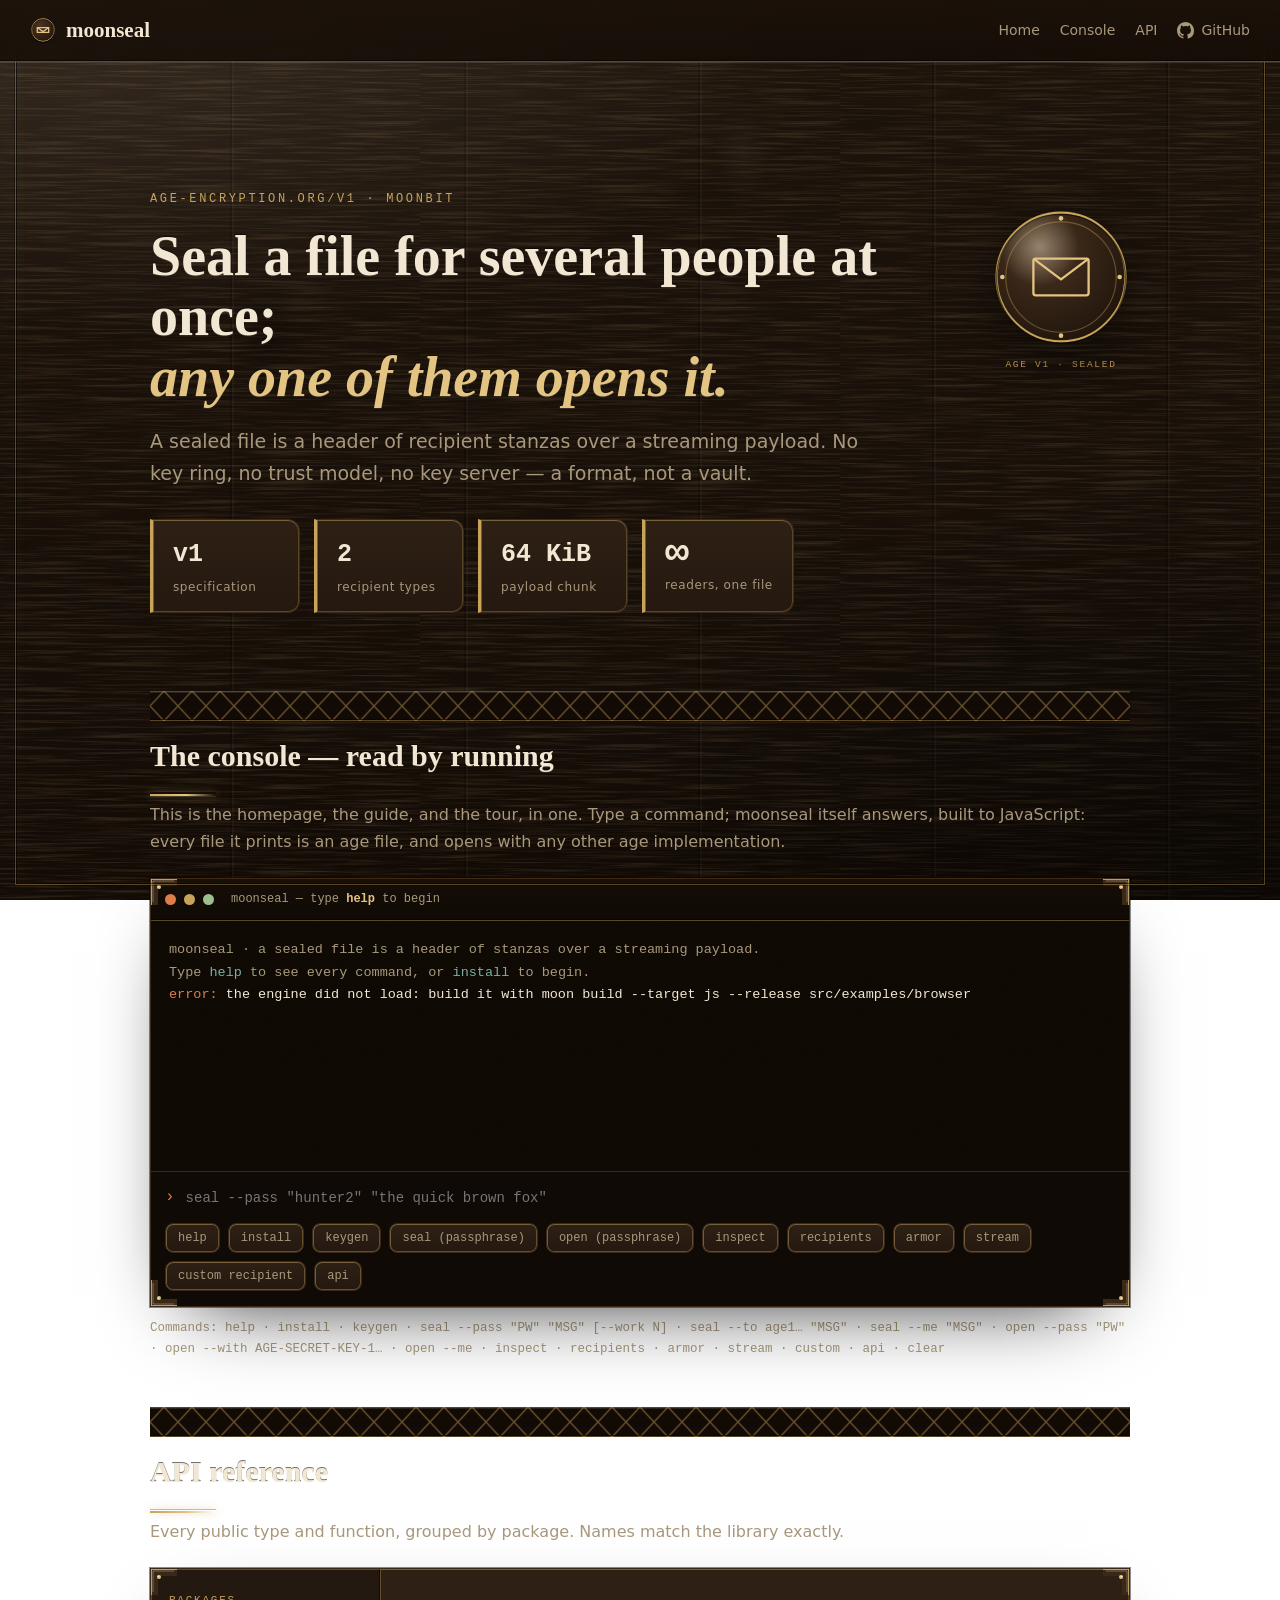
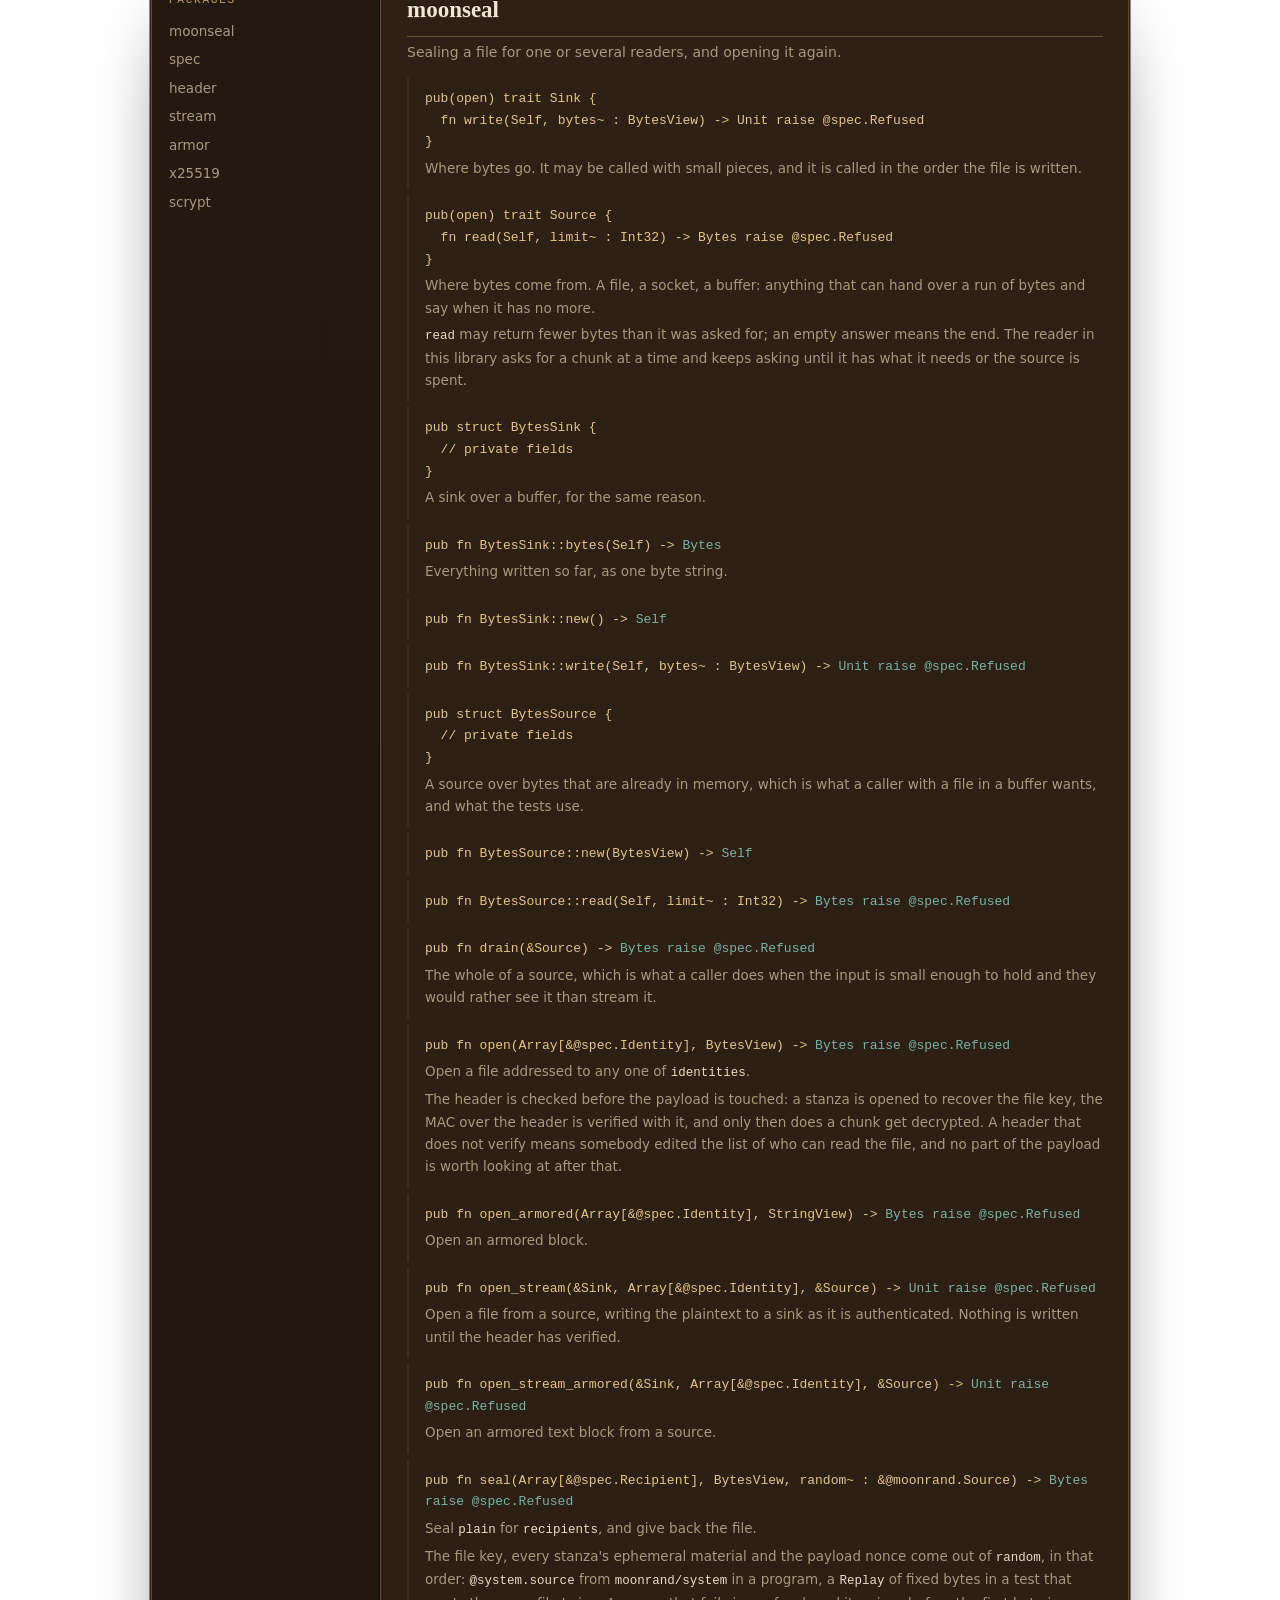
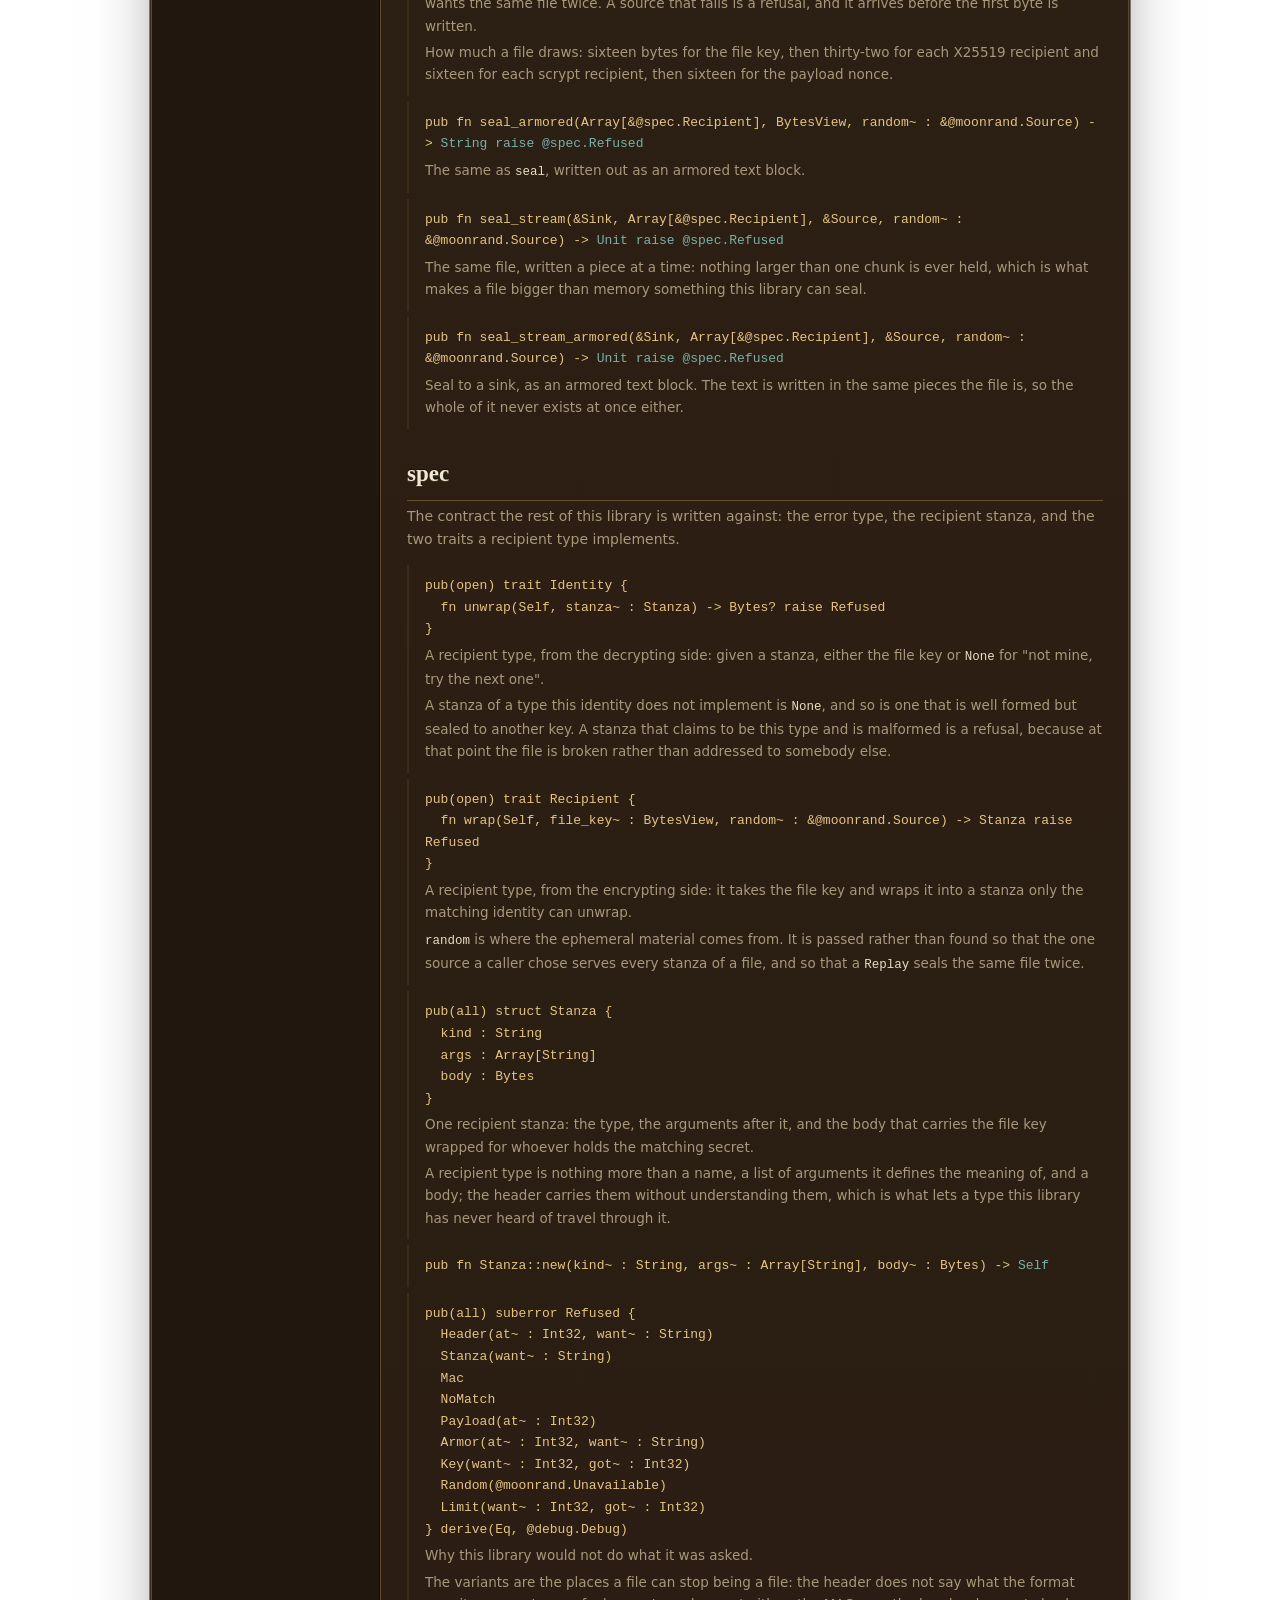
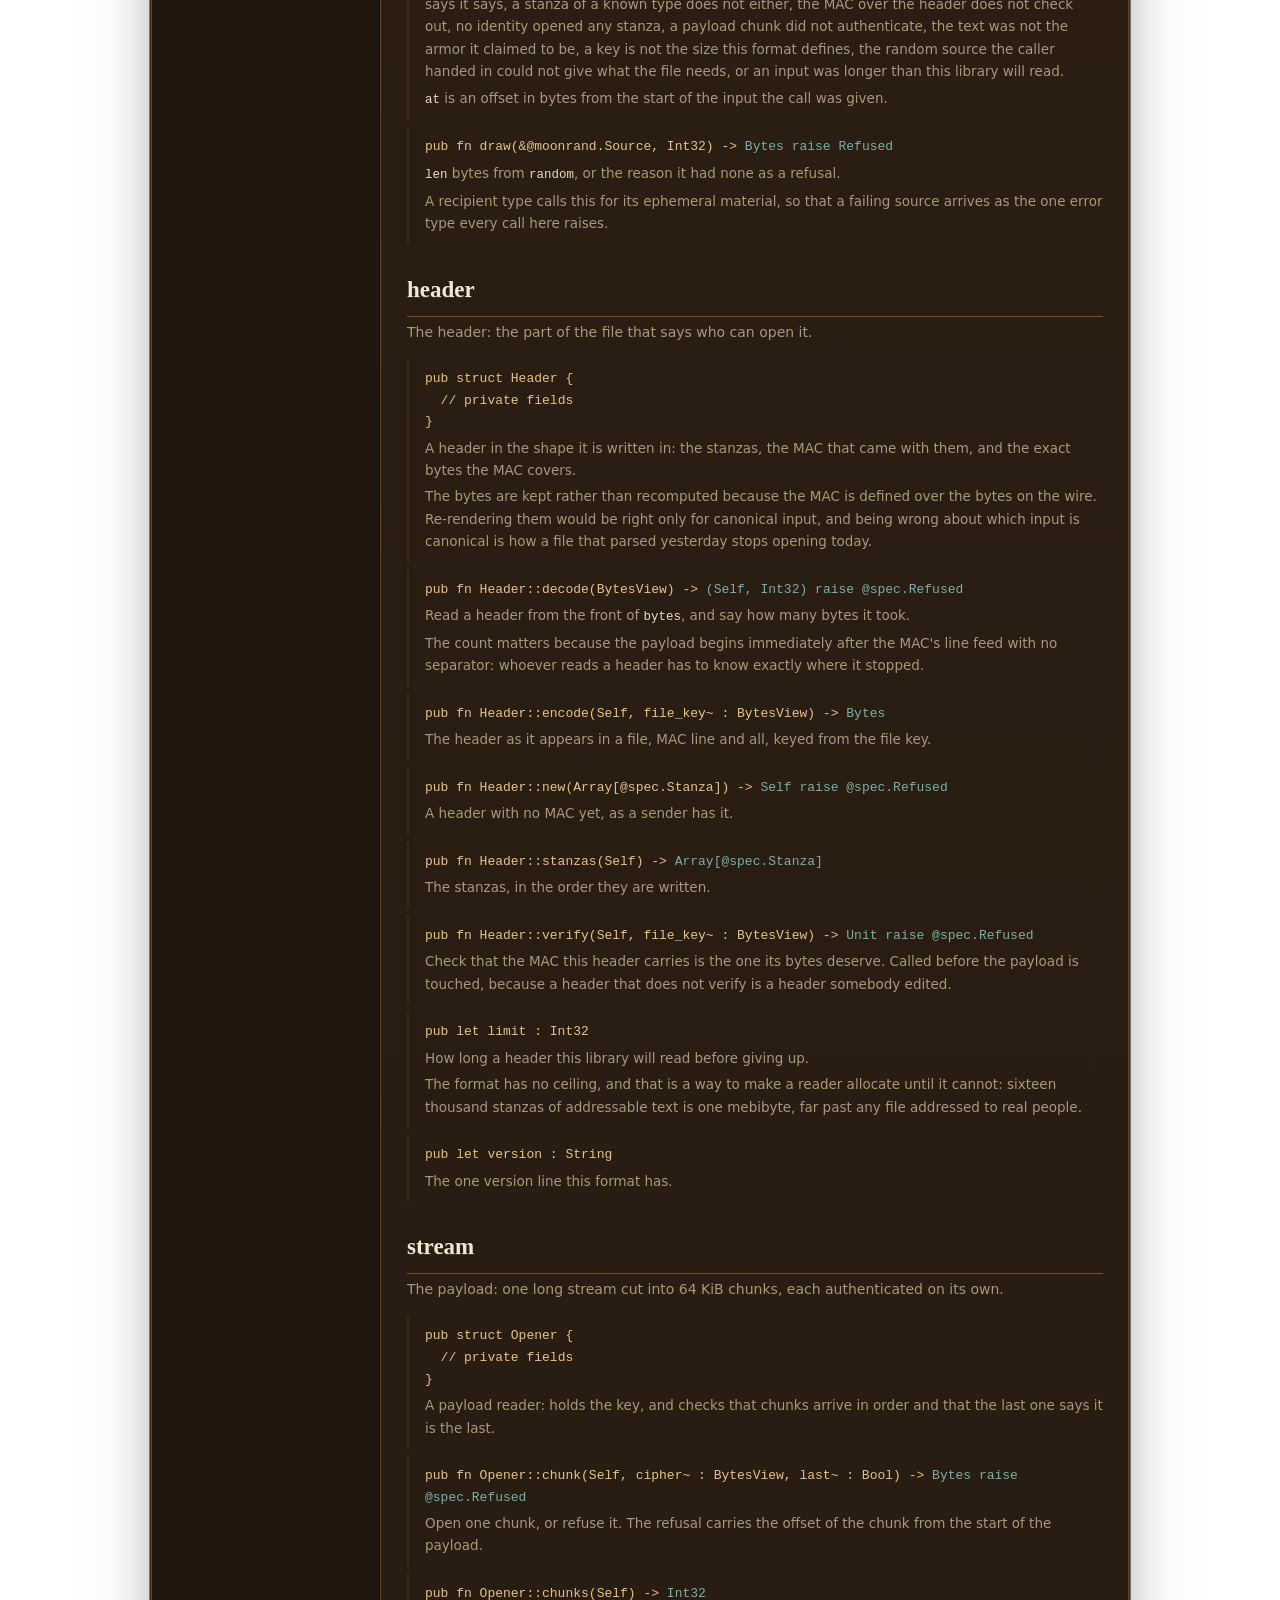
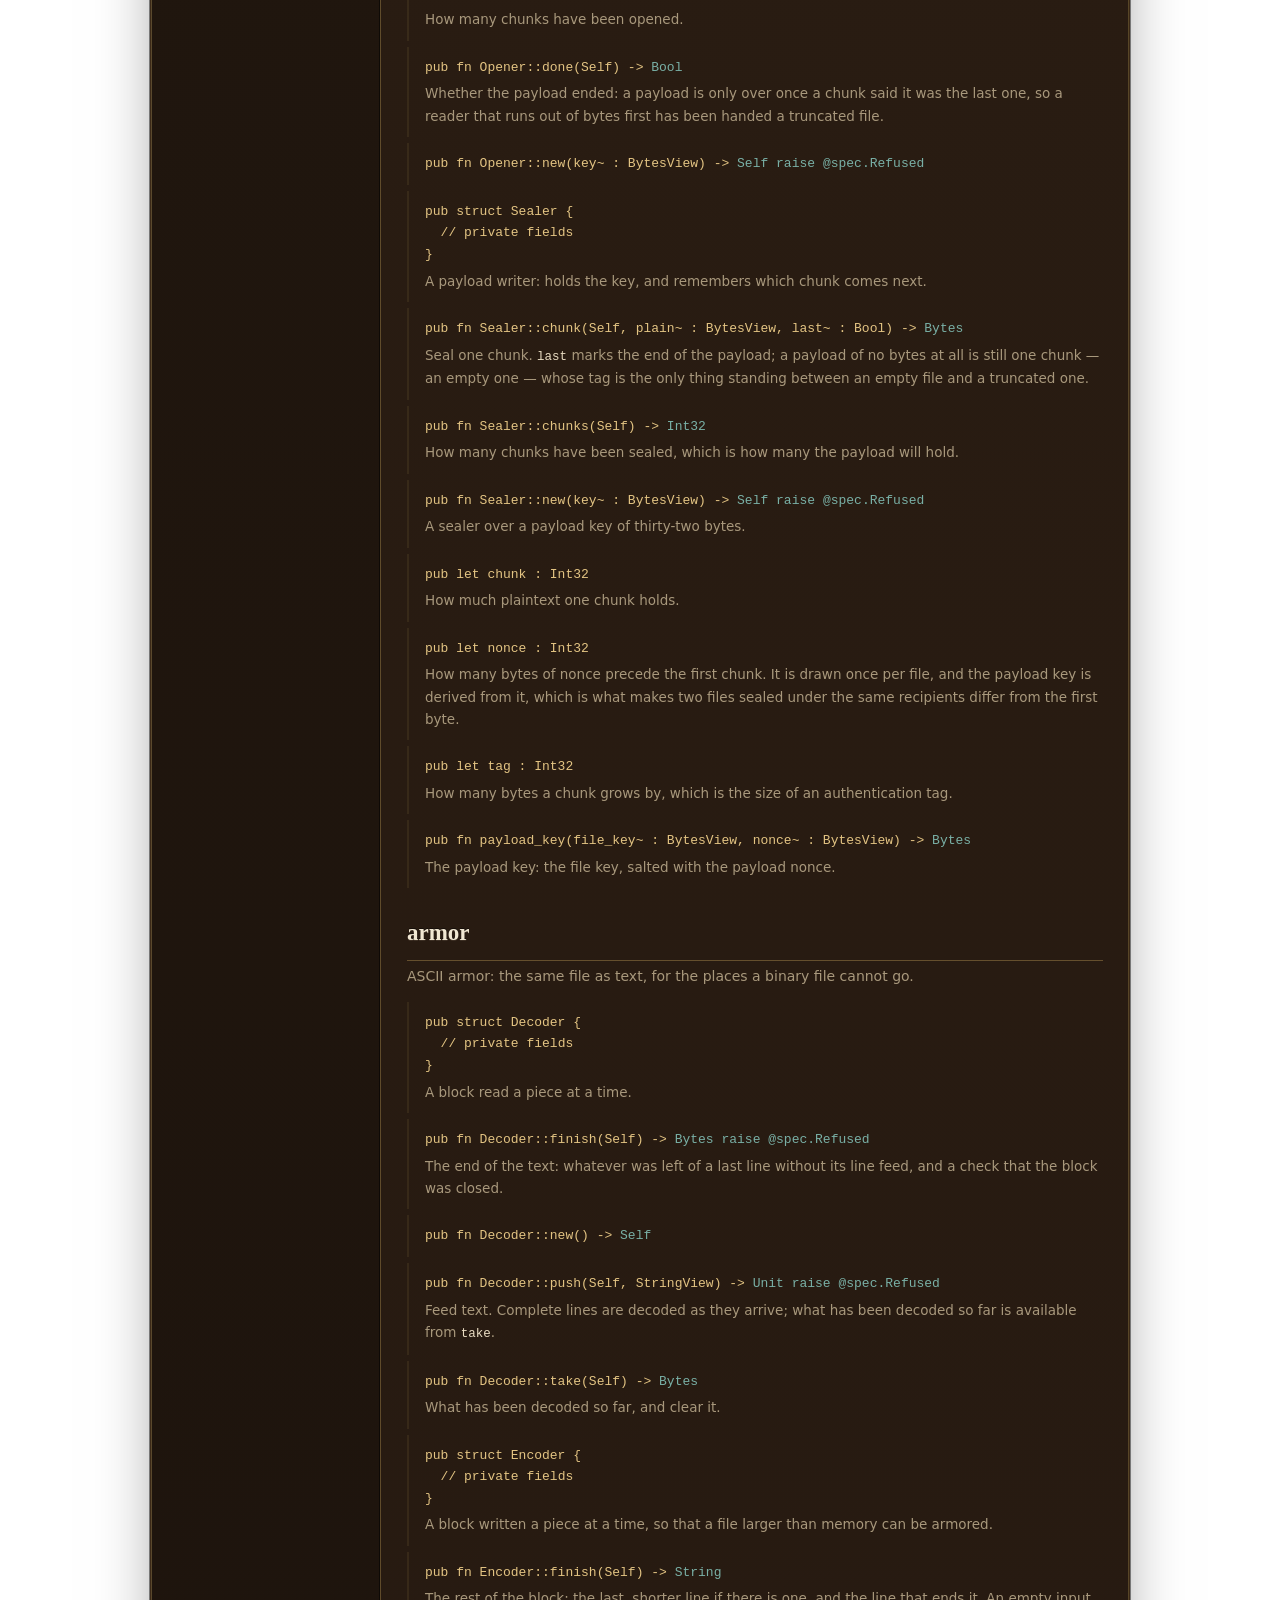
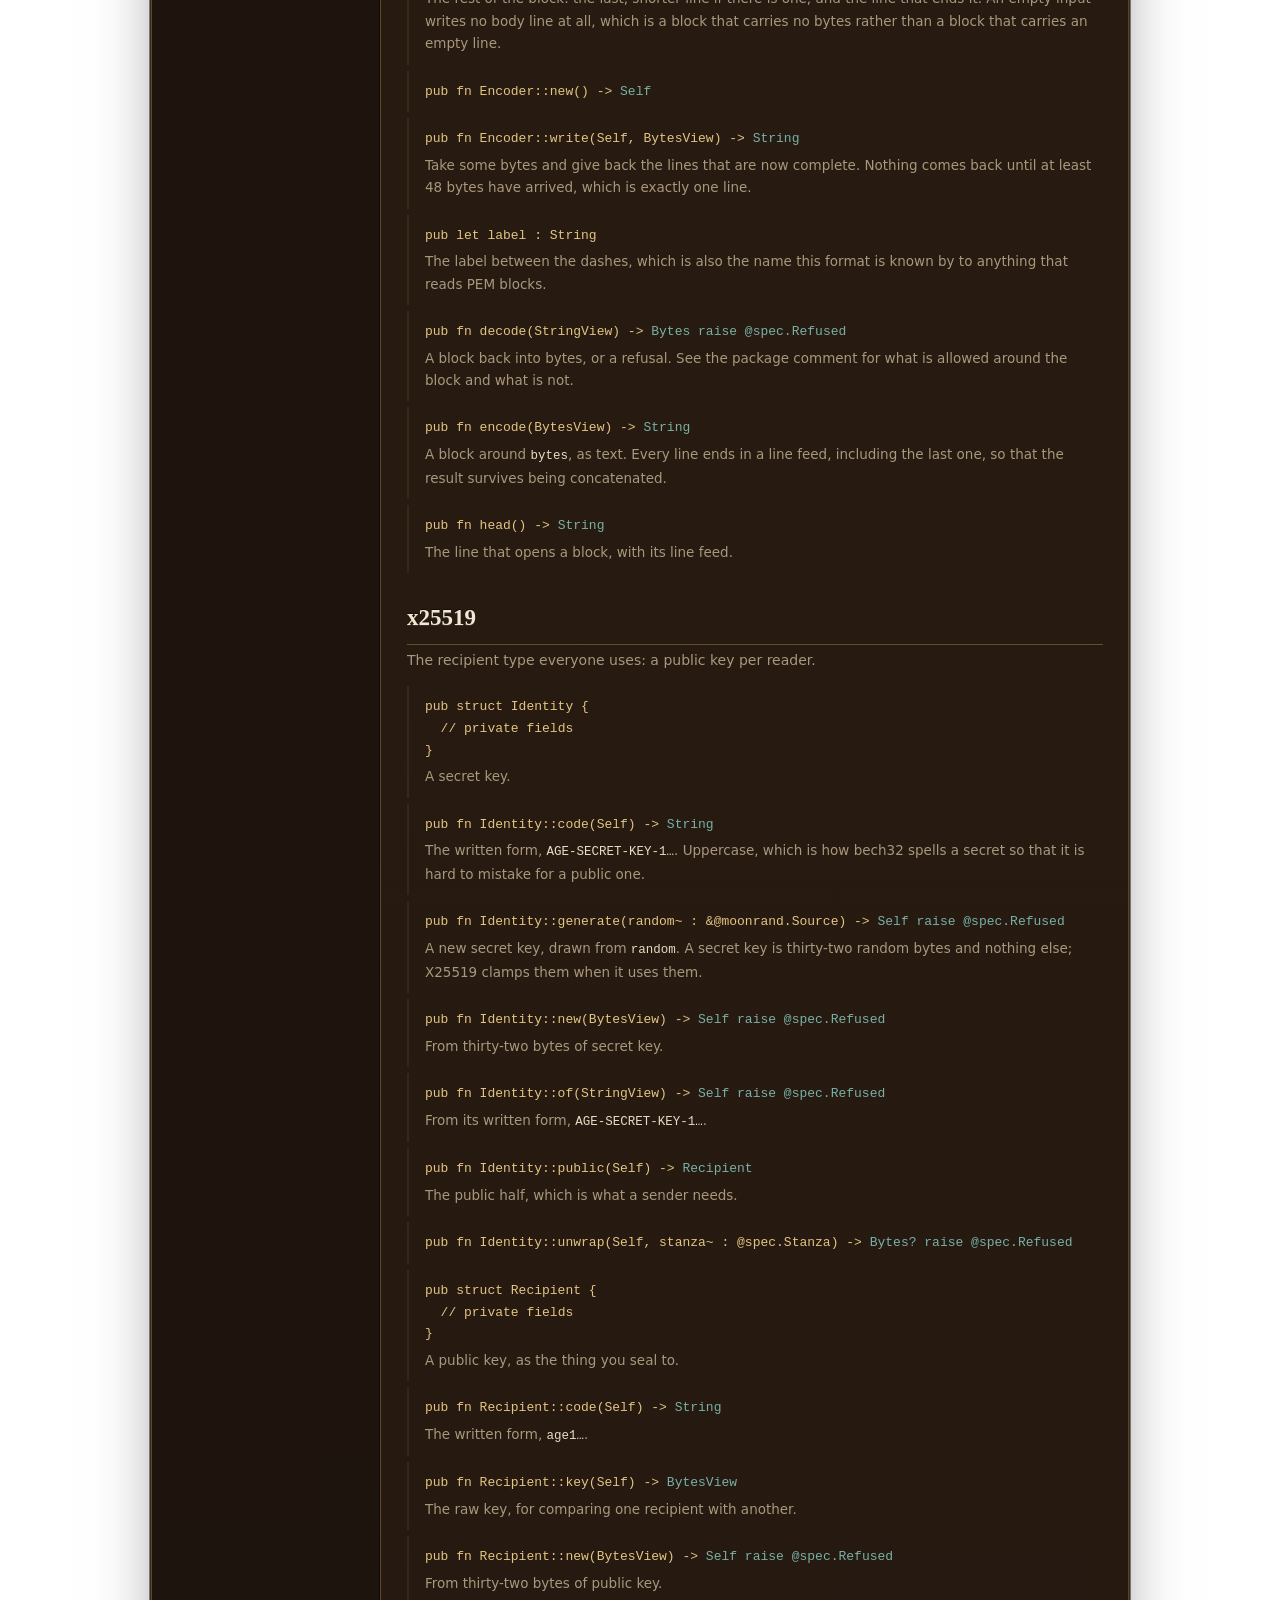
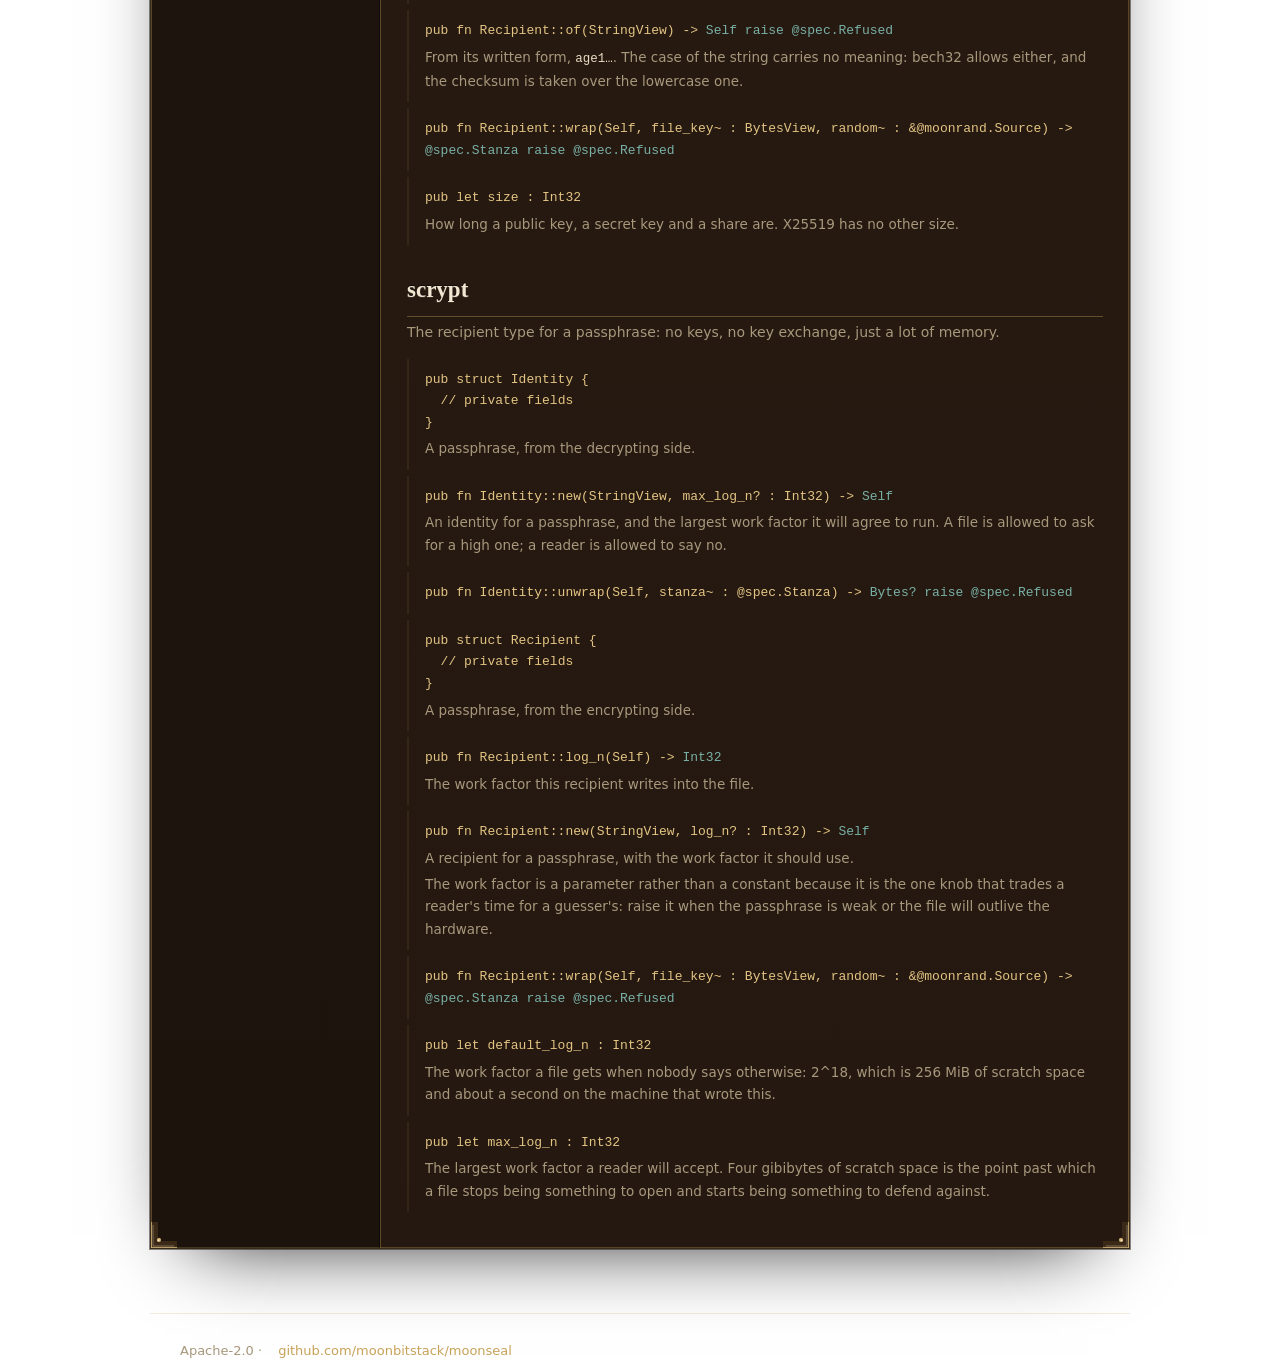
==== docs/index.html @ 5898acf9 "docs(moonseal): the site moves into docs, the console seals and opens with moonseal built to JavaScr" ====
<!DOCTYPE html>
<html lang="en">
<head>
<meta charset="utf-8"/>
<meta name="viewport" content="width=device-width, initial-scale=1"/>
<title>moonseal — seal a file for several people</title>
<link rel="icon" href="data:image/svg+xml,%3Csvg xmlns='http://www.w3.org/2000/svg' viewBox='0 0 32 32'%3E%3Crect width='32' height='32' rx='6' fill='%231a120b'/%3E%3Ccircle cx='16' cy='16' r='11' fill='%23d9a441'/%3E%3Cpath d='M10 13h12v6H10z' fill='none' stroke='%231a120b' stroke-width='1.7'/%3E%3Cpath d='M10 13l6 5 6-5' fill='none' stroke='%231a120b' stroke-width='1.7'/%3E%3C/svg%3E"/>
<link rel="stylesheet" href="assets/style.css"/>
</head>
<body>

<header class="bar">
  <div class="wm">
    <svg viewBox="0 0 32 32">
      <defs><radialGradient id="lg" cx="35%" cy="30%" r="80%"><stop offset="0" stop-color="#4a3320"/><stop offset="1" stop-color="#231710"/></radialGradient></defs>
      <circle cx="16" cy="16" r="14" fill="url(#lg)" stroke="#c8a35a" stroke-width="1.1"/>
      <circle cx="16" cy="16" r="14" fill="none" stroke="rgba(0,0,0,.6)" stroke-width="1" transform="translate(0,1)"/>
      <path d="M9 13h14v6H9z" fill="none" stroke="#e3c483" stroke-width="1.6"/>
      <path d="M9 13l7 5 7-5" fill="none" stroke="#e3c483" stroke-width="1.6"/>
    </svg>
    moonseal
  </div>
  <nav class="top">
    <a href="#home">Home</a>
    <a href="#console">Console</a>
    <a href="#api">API</a>
    <a class="gh" href="https://github.com/moonbitstack/moonseal" target="_blank" rel="noopener">
      <svg viewBox="0 0 16 16" fill="currentColor"><path d="M8 0C3.58 0 0 3.58 0 8a8 8 0 0 0 5.47 7.59c.4.07.55-.17.55-.38v-1.33c-2.23.49-2.7-1.07-2.7-1.07-.36-.93-.89-1.18-.89-1.18-.73-.5.05-.49.05-.49.81.06 1.23.83 1.23.83.72 1.23 1.88.88 2.34.67.07-.52.28-.88.51-1.08-1.78-.2-3.65-.89-3.65-3.95 0-.87.31-1.59.83-2.15-.08-.2-.36-1.02.08-2.13 0 0 .67-.21 2.2.82a7.6 7.6 0 0 1 2-.27c.68 0 1.36.09 2 .27 1.53-1.04 2.2-.82 2.2-.82.44 1.11.16 1.93.08 2.13.52.56.83 1.28.83 2.15 0 3.07-1.87 3.75-3.65 3.95.29.25.54.73.54 1.48v2.2c0 .21.15.46.55.38A8 8 0 0 0 16 8c0-4.42-3.58-8-8-8Z"/></svg>
      GitHub
    </a>
  </nav>
</header>

<div class="wrap">

  <!-- HOME: hero card doubles as the homepage -->
  <section class="hero" id="home">
    <div class="hero-text">
      <div class="kicker">age-encryption.org/v1 · MoonBit</div>
      <h1 class="lede">Seal a file for several people at once;<br><em>any one of them opens it.</em></h1>
      <p class="tagline">A sealed file is a header of recipient stanzas over a streaming payload. No key ring, no trust model, no key server — a format, not a vault.</p>
      <div class="stats">
        <div class="chip"><div class="n">v1</div><div class="l">specification</div></div>
        <div class="chip"><div class="n">2</div><div class="l">recipient types</div></div>
        <div class="chip"><div class="n">64 KiB</div><div class="l">payload chunk</div></div>
        <div class="chip"><div class="n" style="font-size:40px !important; line-height:1 !important;">∞</div><div class="l">readers, one file</div></div>
      </div>
    </div>
    <div class="medallion" aria-hidden="true">
      <svg viewBox="0 0 120 120">
          <defs>
            <radialGradient id="mg" cx="36%" cy="30%" r="80%"><stop offset="0" stop-color="#4a3320"/><stop offset="1" stop-color="#1d130b"/></radialGradient>
            <radialGradient id="shine" cx="33%" cy="26%" r="62%"><stop offset="0" stop-color="rgba(255,242,214,.42)"/><stop offset=".5" stop-color="rgba(255,242,214,0)"/></radialGradient>
          </defs>
          <circle cx="60" cy="60" r="56" fill="url(#mg)" stroke="#c8a35a" stroke-width="2"/>
          <circle cx="60" cy="60" r="56" fill="none" stroke="rgba(0,0,0,.55)" stroke-width="1.2" transform="translate(0,1.5)"/>
          <circle cx="60" cy="60" r="55" fill="url(#shine)"/>
          <circle cx="60" cy="60" r="48" fill="none" stroke="rgba(200,163,90,.4)" stroke-width="1"/>
          <g transform="translate(60,60)">
            <rect x="-24" y="-16" width="48" height="32" rx="2" fill="none" stroke="#e3c483" stroke-width="2"/>
            <path d="M-24 -16 L0 2 L24 -16" fill="none" stroke="#e3c483" stroke-width="2"/>
          </g>
          <circle cx="60" cy="9" r="2" fill="#e3c483"/><circle cx="60" cy="111" r="2" fill="#e3c483"/>
          <circle cx="9" cy="60" r="2" fill="#e3c483"/><circle cx="111" cy="60" r="2" fill="#e3c483"/>
        </svg>
        <span class="medallion-cap">age v1 · sealed</span>
      </div>
  </section>

  <!-- 镂空花格 divider -->
  <div class="lattice-div" aria-hidden="true"></div>

  <!-- CONSOLE: A is the page AND the guide (N-in-one) -->
  <h2 class="section-title" id="console">The console — read by running</h2>
  <p class="section-sub">This is the homepage, the guide, and the tour, in one. Type a command; moonseal itself answers, built to JavaScript: every file it prints is an age file, and opens with any other age implementation.</p>

  <div class="console">
    <span class="corner tl"></span><span class="corner tr"></span><span class="corner bl"></span><span class="corner br"></span>
    <div class="bar-t">
      <span class="dot" style="background:var(--rust)"></span>
      <span class="dot" style="background:var(--brass)"></span>
      <span class="dot" style="background:var(--sage)"></span>
      <span class="t">moonseal — type <b style="color:var(--brass-2)">help</b> to begin</span>
    </div>
    <div class="out" id="out"></div>
    <form class="tf" id="cform" autocomplete="off">
      <span class="ps">›</span>
      <input id="cmd" placeholder='seal --pass "hunter2" "the quick brown fox"' spellcheck="false"/>
    </form>
    <div class="quick" id="quick">
      <button data-c='help'>help</button>
      <button data-c='install'>install</button>
      <button data-c='keygen'>keygen</button>
      <button data-c='seal --pass "correct horse" "hello, sealed world"'>seal (passphrase)</button>
      <button data-c='open --pass "correct horse"'>open (passphrase)</button>
      <button data-c='inspect'>inspect</button>
      <button data-c='recipients'>recipients</button>
      <button data-c='armor'>armor</button>
      <button data-c='stream'>stream</button>
      <button data-c='custom'>custom recipient</button>
      <button data-c='api'>api</button>
    </div>
  </div>
  <p class="hint">Commands: help · install · keygen · seal --pass "PW" "MSG" [--work N] · seal --to age1… "MSG" · seal --me "MSG" · open --pass "PW" · open --with AGE-SECRET-KEY-1… · open --me · inspect · recipients · armor · stream · custom · api · clear</p>

  <!-- 镂空花格 divider -->
  <div class="lattice-div" aria-hidden="true"></div>

  <!-- API: complete reference on the same page -->
  <h2 class="section-title" id="api">API reference</h2>
  <p class="section-sub">Every public type and function, grouped by package. Names match the library exactly.</p>

  <div class="api-grid">
    <span class="corner tl"></span><span class="corner tr"></span><span class="corner bl"></span><span class="corner br"></span>
    <nav class="api-nav">
     <div class="api-nav-inner">
      <div class="h">Packages</div>
<!-- generated:nav -->
      <a href="#pkg-moonseal">moonseal</a>
      <a href="#pkg-spec">spec</a>
      <a href="#pkg-header">header</a>
      <a href="#pkg-stream">stream</a>
      <a href="#pkg-armor">armor</a>
      <a href="#pkg-x25519">x25519</a>
      <a href="#pkg-scrypt">scrypt</a>
<!-- /generated:nav -->
     </div>
    </nav>

    <div class="api-body">
<!-- generated:api -->
      <div class="pkg" id="pkg-moonseal">
        <h3>moonseal</h3>
        <p class="desc">Sealing a file for one or several readers, and opening it again.</p>
        <div class="fn"><div class="sig">pub(open) trait Sink {
  fn write(Self, bytes~ : BytesView) -&gt; Unit raise @spec.Refused
}</div><div class="d">Where bytes go. It may be called with small pieces, and it is called in the order the file is written.</div></div>
        <div class="fn"><div class="sig">pub(open) trait Source {
  fn read(Self, limit~ : Int32) -&gt; Bytes raise @spec.Refused
}</div><div class="d">Where bytes come from. A file, a socket, a buffer: anything that can hand over a run of bytes and say when it has no more.</div><div class="d"><code>read</code> may return fewer bytes than it was asked for; an empty answer means the end. The reader in this library asks for a chunk at a time and keeps asking until it has what it needs or the source is spent.</div></div>
        <div class="fn"><div class="sig">pub struct BytesSink {
  // private fields
}</div><div class="d">A sink over a buffer, for the same reason.</div></div>
        <div class="fn"><div class="sig">pub fn BytesSink::bytes(Self) -&gt; <span class="r">Bytes</span></div><div class="d">Everything written so far, as one byte string.</div></div>
        <div class="fn"><div class="sig">pub fn BytesSink::new() -&gt; <span class="r">Self</span></div></div>
        <div class="fn"><div class="sig">pub fn BytesSink::write(Self, bytes~ : BytesView) -&gt; <span class="r">Unit raise @spec.Refused</span></div></div>
        <div class="fn"><div class="sig">pub struct BytesSource {
  // private fields
}</div><div class="d">A source over bytes that are already in memory, which is what a caller with a file in a buffer wants, and what the tests use.</div></div>
        <div class="fn"><div class="sig">pub fn BytesSource::new(BytesView) -&gt; <span class="r">Self</span></div></div>
        <div class="fn"><div class="sig">pub fn BytesSource::read(Self, limit~ : Int32) -&gt; <span class="r">Bytes raise @spec.Refused</span></div></div>
        <div class="fn"><div class="sig">pub fn drain(&amp;Source) -&gt; <span class="r">Bytes raise @spec.Refused</span></div><div class="d">The whole of a source, which is what a caller does when the input is small enough to hold and they would rather see it than stream it.</div></div>
        <div class="fn"><div class="sig">pub fn open(Array[&amp;@spec.Identity], BytesView) -&gt; <span class="r">Bytes raise @spec.Refused</span></div><div class="d">Open a file addressed to any one of <code>identities</code>.</div><div class="d">The header is checked before the payload is touched: a stanza is opened to recover the file key, the MAC over the header is verified with it, and only then does a chunk get decrypted. A header that does not verify means somebody edited the list of who can read the file, and no part of the payload is worth looking at after that.</div></div>
        <div class="fn"><div class="sig">pub fn open_armored(Array[&amp;@spec.Identity], StringView) -&gt; <span class="r">Bytes raise @spec.Refused</span></div><div class="d">Open an armored block.</div></div>
        <div class="fn"><div class="sig">pub fn open_stream(&amp;Sink, Array[&amp;@spec.Identity], &amp;Source) -&gt; <span class="r">Unit raise @spec.Refused</span></div><div class="d">Open a file from a source, writing the plaintext to a sink as it is authenticated. Nothing is written until the header has verified.</div></div>
        <div class="fn"><div class="sig">pub fn open_stream_armored(&amp;Sink, Array[&amp;@spec.Identity], &amp;Source) -&gt; <span class="r">Unit raise @spec.Refused</span></div><div class="d">Open an armored text block from a source.</div></div>
        <div class="fn"><div class="sig">pub fn seal(Array[&amp;@spec.Recipient], BytesView, random~ : &amp;@moonrand.Source) -&gt; <span class="r">Bytes raise @spec.Refused</span></div><div class="d">Seal <code>plain</code> for <code>recipients</code>, and give back the file.</div><div class="d">The file key, every stanza's ephemeral material and the payload nonce come out of <code>random</code>, in that order: <code>@system.source</code> from <code>moonrand/system</code> in a program, a <code>Replay</code> of fixed bytes in a test that wants the same file twice. A source that fails is a refusal, and it arrives before the first byte is written.</div><div class="d">How much a file draws: sixteen bytes for the file key, then thirty-two for each X25519 recipient and sixteen for each scrypt recipient, then sixteen for the payload nonce.</div></div>
        <div class="fn"><div class="sig">pub fn seal_armored(Array[&amp;@spec.Recipient], BytesView, random~ : &amp;@moonrand.Source) -&gt; <span class="r">String raise @spec.Refused</span></div><div class="d">The same as <code>seal</code>, written out as an armored text block.</div></div>
        <div class="fn"><div class="sig">pub fn seal_stream(&amp;Sink, Array[&amp;@spec.Recipient], &amp;Source, random~ : &amp;@moonrand.Source) -&gt; <span class="r">Unit raise @spec.Refused</span></div><div class="d">The same file, written a piece at a time: nothing larger than one chunk is ever held, which is what makes a file bigger than memory something this library can seal.</div></div>
        <div class="fn"><div class="sig">pub fn seal_stream_armored(&amp;Sink, Array[&amp;@spec.Recipient], &amp;Source, random~ : &amp;@moonrand.Source) -&gt; <span class="r">Unit raise @spec.Refused</span></div><div class="d">Seal to a sink, as an armored text block. The text is written in the same pieces the file is, so the whole of it never exists at once either.</div></div>
      </div>

      <div class="pkg" id="pkg-spec">
        <h3>spec</h3>
        <p class="desc">The contract the rest of this library is written against: the error type, the recipient stanza, and the two traits a recipient type implements.</p>
        <div class="fn"><div class="sig">pub(open) trait Identity {
  fn unwrap(Self, stanza~ : Stanza) -&gt; Bytes? raise Refused
}</div><div class="d">A recipient type, from the decrypting side: given a stanza, either the file key or <code>None</code> for "not mine, try the next one".</div><div class="d">A stanza of a type this identity does not implement is <code>None</code>, and so is one that is well formed but sealed to another key. A stanza that claims to be this type and is malformed is a refusal, because at that point the file is broken rather than addressed to somebody else.</div></div>
        <div class="fn"><div class="sig">pub(open) trait Recipient {
  fn wrap(Self, file_key~ : BytesView, random~ : &amp;@moonrand.Source) -&gt; Stanza raise Refused
}</div><div class="d">A recipient type, from the encrypting side: it takes the file key and wraps it into a stanza only the matching identity can unwrap.</div><div class="d"><code>random</code> is where the ephemeral material comes from. It is passed rather than found so that the one source a caller chose serves every stanza of a file, and so that a <code>Replay</code> seals the same file twice.</div></div>
        <div class="fn"><div class="sig">pub(all) struct Stanza {
  kind : String
  args : Array[String]
  body : Bytes
}</div><div class="d">One recipient stanza: the type, the arguments after it, and the body that carries the file key wrapped for whoever holds the matching secret.</div><div class="d">A recipient type is nothing more than a name, a list of arguments it defines the meaning of, and a body; the header carries them without understanding them, which is what lets a type this library has never heard of travel through it.</div></div>
        <div class="fn"><div class="sig">pub fn Stanza::new(kind~ : String, args~ : Array[String], body~ : Bytes) -&gt; <span class="r">Self</span></div></div>
        <div class="fn"><div class="sig">pub(all) suberror Refused {
  Header(at~ : Int32, want~ : String)
  Stanza(want~ : String)
  Mac
  NoMatch
  Payload(at~ : Int32)
  Armor(at~ : Int32, want~ : String)
  Key(want~ : Int32, got~ : Int32)
  Random(@moonrand.Unavailable)
  Limit(want~ : Int32, got~ : Int32)
} derive(Eq, @debug.Debug)</div><div class="d">Why this library would not do what it was asked.</div><div class="d">The variants are the places a file can stop being a file: the header does not say what the format says it says, a stanza of a known type does not either, the MAC over the header does not check out, no identity opened any stanza, a payload chunk did not authenticate, the text was not the armor it claimed to be, a key is not the size this format defines, the random source the caller handed in could not give what the file needs, or an input was longer than this library will read.</div><div class="d"><code>at</code> is an offset in bytes from the start of the input the call was given.</div></div>
        <div class="fn"><div class="sig">pub fn draw(&amp;@moonrand.Source, Int32) -&gt; <span class="r">Bytes raise Refused</span></div><div class="d"><code>len</code> bytes from <code>random</code>, or the reason it had none as a refusal.</div><div class="d">A recipient type calls this for its ephemeral material, so that a failing source arrives as the one error type every call here raises.</div></div>
      </div>

      <div class="pkg" id="pkg-header">
        <h3>header</h3>
        <p class="desc">The header: the part of the file that says who can open it.</p>
        <div class="fn"><div class="sig">pub struct Header {
  // private fields
}</div><div class="d">A header in the shape it is written in: the stanzas, the MAC that came with them, and the exact bytes the MAC covers.</div><div class="d">The bytes are kept rather than recomputed because the MAC is defined over the bytes on the wire. Re-rendering them would be right only for canonical input, and being wrong about which input is canonical is how a file that parsed yesterday stops opening today.</div></div>
        <div class="fn"><div class="sig">pub fn Header::decode(BytesView) -&gt; <span class="r">(Self, Int32) raise @spec.Refused</span></div><div class="d">Read a header from the front of <code>bytes</code>, and say how many bytes it took.</div><div class="d">The count matters because the payload begins immediately after the MAC's line feed with no separator: whoever reads a header has to know exactly where it stopped.</div></div>
        <div class="fn"><div class="sig">pub fn Header::encode(Self, file_key~ : BytesView) -&gt; <span class="r">Bytes</span></div><div class="d">The header as it appears in a file, MAC line and all, keyed from the file key.</div></div>
        <div class="fn"><div class="sig">pub fn Header::new(Array[@spec.Stanza]) -&gt; <span class="r">Self raise @spec.Refused</span></div><div class="d">A header with no MAC yet, as a sender has it.</div></div>
        <div class="fn"><div class="sig">pub fn Header::stanzas(Self) -&gt; <span class="r">Array[@spec.Stanza]</span></div><div class="d">The stanzas, in the order they are written.</div></div>
        <div class="fn"><div class="sig">pub fn Header::verify(Self, file_key~ : BytesView) -&gt; <span class="r">Unit raise @spec.Refused</span></div><div class="d">Check that the MAC this header carries is the one its bytes deserve. Called before the payload is touched, because a header that does not verify is a header somebody edited.</div></div>
        <div class="fn"><div class="sig">pub let limit : Int32</div><div class="d">How long a header this library will read before giving up.</div><div class="d">The format has no ceiling, and that is a way to make a reader allocate until it cannot: sixteen thousand stanzas of addressable text is one mebibyte, far past any file addressed to real people.</div></div>
        <div class="fn"><div class="sig">pub let version : String</div><div class="d">The one version line this format has.</div></div>
      </div>

      <div class="pkg" id="pkg-stream">
        <h3>stream</h3>
        <p class="desc">The payload: one long stream cut into 64 KiB chunks, each authenticated on its own.</p>
        <div class="fn"><div class="sig">pub struct Opener {
  // private fields
}</div><div class="d">A payload reader: holds the key, and checks that chunks arrive in order and that the last one says it is the last.</div></div>
        <div class="fn"><div class="sig">pub fn Opener::chunk(Self, cipher~ : BytesView, last~ : Bool) -&gt; <span class="r">Bytes raise @spec.Refused</span></div><div class="d">Open one chunk, or refuse it. The refusal carries the offset of the chunk from the start of the payload.</div></div>
        <div class="fn"><div class="sig">pub fn Opener::chunks(Self) -&gt; <span class="r">Int32</span></div><div class="d">How many chunks have been opened.</div></div>
        <div class="fn"><div class="sig">pub fn Opener::done(Self) -&gt; <span class="r">Bool</span></div><div class="d">Whether the payload ended: a payload is only over once a chunk said it was the last one, so a reader that runs out of bytes first has been handed a truncated file.</div></div>
        <div class="fn"><div class="sig">pub fn Opener::new(key~ : BytesView) -&gt; <span class="r">Self raise @spec.Refused</span></div></div>
        <div class="fn"><div class="sig">pub struct Sealer {
  // private fields
}</div><div class="d">A payload writer: holds the key, and remembers which chunk comes next.</div></div>
        <div class="fn"><div class="sig">pub fn Sealer::chunk(Self, plain~ : BytesView, last~ : Bool) -&gt; <span class="r">Bytes</span></div><div class="d">Seal one chunk. <code>last</code> marks the end of the payload; a payload of no bytes at all is still one chunk — an empty one — whose tag is the only thing standing between an empty file and a truncated one.</div></div>
        <div class="fn"><div class="sig">pub fn Sealer::chunks(Self) -&gt; <span class="r">Int32</span></div><div class="d">How many chunks have been sealed, which is how many the payload will hold.</div></div>
        <div class="fn"><div class="sig">pub fn Sealer::new(key~ : BytesView) -&gt; <span class="r">Self raise @spec.Refused</span></div><div class="d">A sealer over a payload key of thirty-two bytes.</div></div>
        <div class="fn"><div class="sig">pub let chunk : Int32</div><div class="d">How much plaintext one chunk holds.</div></div>
        <div class="fn"><div class="sig">pub let nonce : Int32</div><div class="d">How many bytes of nonce precede the first chunk. It is drawn once per file, and the payload key is derived from it, which is what makes two files sealed under the same recipients differ from the first byte.</div></div>
        <div class="fn"><div class="sig">pub let tag : Int32</div><div class="d">How many bytes a chunk grows by, which is the size of an authentication tag.</div></div>
        <div class="fn"><div class="sig">pub fn payload_key(file_key~ : BytesView, nonce~ : BytesView) -&gt; <span class="r">Bytes</span></div><div class="d">The payload key: the file key, salted with the payload nonce.</div></div>
      </div>

      <div class="pkg" id="pkg-armor">
        <h3>armor</h3>
        <p class="desc">ASCII armor: the same file as text, for the places a binary file cannot go.</p>
        <div class="fn"><div class="sig">pub struct Decoder {
  // private fields
}</div><div class="d">A block read a piece at a time.</div></div>
        <div class="fn"><div class="sig">pub fn Decoder::finish(Self) -&gt; <span class="r">Bytes raise @spec.Refused</span></div><div class="d">The end of the text: whatever was left of a last line without its line feed, and a check that the block was closed.</div></div>
        <div class="fn"><div class="sig">pub fn Decoder::new() -&gt; <span class="r">Self</span></div></div>
        <div class="fn"><div class="sig">pub fn Decoder::push(Self, StringView) -&gt; <span class="r">Unit raise @spec.Refused</span></div><div class="d">Feed text. Complete lines are decoded as they arrive; what has been decoded so far is available from <code>take</code>.</div></div>
        <div class="fn"><div class="sig">pub fn Decoder::take(Self) -&gt; <span class="r">Bytes</span></div><div class="d">What has been decoded so far, and clear it.</div></div>
        <div class="fn"><div class="sig">pub struct Encoder {
  // private fields
}</div><div class="d">A block written a piece at a time, so that a file larger than memory can be armored.</div></div>
        <div class="fn"><div class="sig">pub fn Encoder::finish(Self) -&gt; <span class="r">String</span></div><div class="d">The rest of the block: the last, shorter line if there is one, and the line that ends it. An empty input writes no body line at all, which is a block that carries no bytes rather than a block that carries an empty line.</div></div>
        <div class="fn"><div class="sig">pub fn Encoder::new() -&gt; <span class="r">Self</span></div></div>
        <div class="fn"><div class="sig">pub fn Encoder::write(Self, BytesView) -&gt; <span class="r">String</span></div><div class="d">Take some bytes and give back the lines that are now complete. Nothing comes back until at least 48 bytes have arrived, which is exactly one line.</div></div>
        <div class="fn"><div class="sig">pub let label : String</div><div class="d">The label between the dashes, which is also the name this format is known by to anything that reads PEM blocks.</div></div>
        <div class="fn"><div class="sig">pub fn decode(StringView) -&gt; <span class="r">Bytes raise @spec.Refused</span></div><div class="d">A block back into bytes, or a refusal. See the package comment for what is allowed around the block and what is not.</div></div>
        <div class="fn"><div class="sig">pub fn encode(BytesView) -&gt; <span class="r">String</span></div><div class="d">A block around <code>bytes</code>, as text. Every line ends in a line feed, including the last one, so that the result survives being concatenated.</div></div>
        <div class="fn"><div class="sig">pub fn head() -&gt; <span class="r">String</span></div><div class="d">The line that opens a block, with its line feed.</div></div>
      </div>

      <div class="pkg" id="pkg-x25519">
        <h3>x25519</h3>
        <p class="desc">The recipient type everyone uses: a public key per reader.</p>
        <div class="fn"><div class="sig">pub struct Identity {
  // private fields
}</div><div class="d">A secret key.</div></div>
        <div class="fn"><div class="sig">pub fn Identity::code(Self) -&gt; <span class="r">String</span></div><div class="d">The written form, <code>AGE-SECRET-KEY-1…</code>. Uppercase, which is how bech32 spells a secret so that it is hard to mistake for a public one.</div></div>
        <div class="fn"><div class="sig">pub fn Identity::generate(random~ : &amp;@moonrand.Source) -&gt; <span class="r">Self raise @spec.Refused</span></div><div class="d">A new secret key, drawn from <code>random</code>. A secret key is thirty-two random bytes and nothing else; X25519 clamps them when it uses them.</div></div>
        <div class="fn"><div class="sig">pub fn Identity::new(BytesView) -&gt; <span class="r">Self raise @spec.Refused</span></div><div class="d">From thirty-two bytes of secret key.</div></div>
        <div class="fn"><div class="sig">pub fn Identity::of(StringView) -&gt; <span class="r">Self raise @spec.Refused</span></div><div class="d">From its written form, <code>AGE-SECRET-KEY-1…</code>.</div></div>
        <div class="fn"><div class="sig">pub fn Identity::public(Self) -&gt; <span class="r">Recipient</span></div><div class="d">The public half, which is what a sender needs.</div></div>
        <div class="fn"><div class="sig">pub fn Identity::unwrap(Self, stanza~ : @spec.Stanza) -&gt; <span class="r">Bytes? raise @spec.Refused</span></div></div>
        <div class="fn"><div class="sig">pub struct Recipient {
  // private fields
}</div><div class="d">A public key, as the thing you seal to.</div></div>
        <div class="fn"><div class="sig">pub fn Recipient::code(Self) -&gt; <span class="r">String</span></div><div class="d">The written form, <code>age1…</code>.</div></div>
        <div class="fn"><div class="sig">pub fn Recipient::key(Self) -&gt; <span class="r">BytesView</span></div><div class="d">The raw key, for comparing one recipient with another.</div></div>
        <div class="fn"><div class="sig">pub fn Recipient::new(BytesView) -&gt; <span class="r">Self raise @spec.Refused</span></div><div class="d">From thirty-two bytes of public key.</div></div>
        <div class="fn"><div class="sig">pub fn Recipient::of(StringView) -&gt; <span class="r">Self raise @spec.Refused</span></div><div class="d">From its written form, <code>age1…</code>. The case of the string carries no meaning: bech32 allows either, and the checksum is taken over the lowercase one.</div></div>
        <div class="fn"><div class="sig">pub fn Recipient::wrap(Self, file_key~ : BytesView, random~ : &amp;@moonrand.Source) -&gt; <span class="r">@spec.Stanza raise @spec.Refused</span></div></div>
        <div class="fn"><div class="sig">pub let size : Int32</div><div class="d">How long a public key, a secret key and a share are. X25519 has no other size.</div></div>
      </div>

      <div class="pkg" id="pkg-scrypt">
        <h3>scrypt</h3>
        <p class="desc">The recipient type for a passphrase: no keys, no key exchange, just a lot of memory.</p>
        <div class="fn"><div class="sig">pub struct Identity {
  // private fields
}</div><div class="d">A passphrase, from the decrypting side.</div></div>
        <div class="fn"><div class="sig">pub fn Identity::new(StringView, max_log_n? : Int32) -&gt; <span class="r">Self</span></div><div class="d">An identity for a passphrase, and the largest work factor it will agree to run. A file is allowed to ask for a high one; a reader is allowed to say no.</div></div>
        <div class="fn"><div class="sig">pub fn Identity::unwrap(Self, stanza~ : @spec.Stanza) -&gt; <span class="r">Bytes? raise @spec.Refused</span></div></div>
        <div class="fn"><div class="sig">pub struct Recipient {
  // private fields
}</div><div class="d">A passphrase, from the encrypting side.</div></div>
        <div class="fn"><div class="sig">pub fn Recipient::log_n(Self) -&gt; <span class="r">Int32</span></div><div class="d">The work factor this recipient writes into the file.</div></div>
        <div class="fn"><div class="sig">pub fn Recipient::new(StringView, log_n? : Int32) -&gt; <span class="r">Self</span></div><div class="d">A recipient for a passphrase, with the work factor it should use.</div><div class="d">The work factor is a parameter rather than a constant because it is the one knob that trades a reader's time for a guesser's: raise it when the passphrase is weak or the file will outlive the hardware.</div></div>
        <div class="fn"><div class="sig">pub fn Recipient::wrap(Self, file_key~ : BytesView, random~ : &amp;@moonrand.Source) -&gt; <span class="r">@spec.Stanza raise @spec.Refused</span></div></div>
        <div class="fn"><div class="sig">pub let default_log_n : Int32</div><div class="d">The work factor a file gets when nobody says otherwise: 2^18, which is 256 MiB of scratch space and about a second on the machine that wrote this.</div></div>
        <div class="fn"><div class="sig">pub let max_log_n : Int32</div><div class="d">The largest work factor a reader will accept. Four gibibytes of scratch space is the point past which a file stops being something to open and starts being something to defend against.</div></div>
      </div>
<!-- /generated:api -->
    </div>
  </div>

  <footer>Apache-2.0 · <a href="https://github.com/moonbitstack/moonseal">github.com/moonbitstack/moonseal</a></footer>
</div>
<script type="module" src="assets/console.js"></script>
</body>
</html>
---- docs/assets/style.css ----
:root{
  /* wood: rosewood / walnut, coffee-dark */
  --wood-0:#120b05; --wood-1:#1a1109; --wood-2:#241810; --wood-3:#2e2014; --wood-4:#3b2917;
  --crema:#f1e7d2; --parch:#e9dcc2; --dim:#a8987c;
  --line:rgba(200,163,90,.22); --line-soft:rgba(200,163,90,.10);
  --brass:#c8a35a; --brass-2:#e3c483; --brass-dim:rgba(200,163,90,.38);
  --sage:#9cbf8e; --rust:#df7c4e; --teal:#79b0a6;
  --carve-hi:rgba(255,238,205,.10);   /* light catching a carved edge */
  --carve-lo:rgba(0,0,0,.55);          /* shadow inside a carved groove */
  --serif:"Iowan Old Style","Palatino Linotype",Palatino,Georgia,"Times New Roman",serif;
  --sans:system-ui,-apple-system,"Segoe UI",Roboto,sans-serif;
  --mono:ui-monospace,"SF Mono","Cascadia Code",Menlo,Consolas,monospace;
}
.engrave{ color:var(--crema); text-shadow:0 -1px 0 rgba(0,0,0,.55), 0 1px 0 var(--carve-hi); }
*{box-sizing:border-box;}
html{scroll-behavior:smooth;}
::selection{background:var(--brass); color:#1a1109;}
:focus-visible{outline:2px solid var(--brass); outline-offset:2px; border-radius:2px;}
@media (prefers-reduced-motion: reduce){html{scroll-behavior:auto;}}
nav.top a, .api-nav a, .quick button, .chip, .fn{transition:color .18s ease, border-color .18s ease, box-shadow .18s ease, background .18s ease, transform .18s ease;}
.chip:hover{transform:translateY(-2px);}
.quick button:active{transform:translateY(1px);}
html,button,input,textarea,select{font-variant-ligatures:no-contextual;}
body{
  margin:0; color:var(--crema); font-family:var(--sans); line-height:1.66;
  background:
    /* light from the upper-left, shadow to the lower-right */
    radial-gradient(135% 95% at 6% -6%, rgba(255,238,210,.13), transparent 46%),
    radial-gradient(120% 100% at 106% 106%, rgba(0,0,0,.52), transparent 56%),
    /* a few knots, where the grain swirls */
    radial-gradient(62px 92px at 21% 37%, rgba(0,0,0,.20), rgba(0,0,0,0) 70%),
    radial-gradient(48px 72px at 79% 71%, rgba(0,0,0,.16), rgba(0,0,0,0) 70%),
    radial-gradient(40px 62px at 58% 17%, rgba(255,232,205,.045), rgba(255,232,205,0) 70%),
    /* plank seams every ~232px */
    repeating-linear-gradient(90deg, transparent 0 230px, rgba(0,0,0,.22) 230px 232px, rgba(255,234,206,.03) 232px 234px),
    /* fine, stretched wood grain */
    url("data:image/svg+xml,%3Csvg xmlns='http://www.w3.org/2000/svg' width='420' height='420'%3E%3Cfilter id='w'%3E%3CfeTurbulence type='fractalNoise' baseFrequency='0.012 0.42' numOctaves='3' seed='7' stitchTiles='stitch'/%3E%3CfeColorMatrix type='matrix' values='0 0 0 0 0.22 0 0 0 0 0.14 0 0 0 0 0.07 0.7 0 0 0 -0.32'/%3E%3C/filter%3E%3Crect width='100%25' height='100%25' filter='url(%23w)'/%3E%3C/svg%3E"),
    /* base walnut */
    linear-gradient(180deg, #1c130b, #120b05);
  background-attachment:fixed;
}
body::before{
  content:""; position:fixed; inset:0; pointer-events:none; opacity:.035; mix-blend-mode:overlay;
  background-image:url("data:image/svg+xml,%3Csvg xmlns='http://www.w3.org/2000/svg' width='180' height='180'%3E%3Cfilter id='n'%3E%3CfeTurbulence type='fractalNoise' baseFrequency='0.85' numOctaves='2' stitchTiles='stitch'/%3E%3C/filter%3E%3Crect width='100%25' height='100%25' filter='url(%23n)'/%3E%3C/svg%3E");
}
/* 整页木框边 — a fixed wooden bezel framing the whole viewport.
   Sits BEHIND the sticky header (z-index < header) so the top line is
   tucked under the title bar instead of crossing its logo / GitHub link. */
body::after{
  content:""; position:fixed; inset:15px; z-index:20; pointer-events:none;
  border:1px solid var(--brass-dim);
  box-shadow:
    inset 0 0 0 1px rgba(0,0,0,.6),
    inset 0 0 16px rgba(200,163,90,.06),
    0 0 0 1px rgba(0,0,0,.35);
}
/* scrollbar — an antique-brass rod in a dark-wood groove.
   Track is OPAQUE so the page frame behind it never bleeds through as a
   stray horizontal line. (Firefox honors only scrollbar-color/width, so the
   tone is kept muted/antique rather than a bright saturated gold.) */
*::-webkit-scrollbar{width:12px;height:12px;}
*::-webkit-scrollbar-track{
  background:#160e07;
  background-image:linear-gradient(90deg, rgba(0,0,0,.5), rgba(0,0,0,.16) 50%, rgba(0,0,0,.5));
}
*::-webkit-scrollbar-thumb{
  border-radius:6px; border:2px solid #120b05;
  background:linear-gradient(180deg, #c9a35f 0%, #a87f3c 48%, #6f5226 100%);
  background-clip:padding-box;
  box-shadow:
    inset 0 1px 0 rgba(255,235,200,.45),
    inset 0 -1px 0 rgba(0,0,0,.5);
}
*::-webkit-scrollbar-thumb:hover{
  background:linear-gradient(180deg, #dcb978 0%, #b98e44 48%, #7d5d2c 100%);
  background-clip:padding-box;
}
*::-webkit-scrollbar-thumb:active{
  background:linear-gradient(180deg, #a87f3c 0%, #8a6a2f 50%, #5e451f 100%);
  background-clip:padding-box;
}
*::-webkit-scrollbar-corner{background:#160e07;}
@supports not selector(::-webkit-scrollbar){
  *{scrollbar-width:thin; scrollbar-color:#9b7836 #160e07;}
  html.at-top{scrollbar-color:transparent #1c130b;}
}

/* when the page is at the very top (top==0) hide the scrollbar rod, and let
   the gutter show the SAME fixed wood as the page so it blends seamlessly
   (no flat brown bar, no white edge). */
html.at-top *::-webkit-scrollbar-thumb{background:transparent; box-shadow:none;}
html.at-top *::-webkit-scrollbar-track{
  background:
    url("data:image/svg+xml,%3Csvg xmlns='http://www.w3.org/2000/svg' width='420' height='420'%3E%3Cfilter id='w'%3E%3CfeTurbulence type='fractalNoise' baseFrequency='0.012 0.42' numOctaves='3' seed='7' stitchTiles='stitch'/%3E%3CfeColorMatrix type='matrix' values='0 0 0 0 0.22 0 0 0 0 0.14 0 0 0 0 0.07 0.7 0 0 0 -0.32'/%3E%3C/filter%3E%3Crect width='100%25' height='100%25' filter='url(%23w)'/%3E%3C/svg%3E"),
    linear-gradient(180deg, #1c130b, #120b05);
  background-size:420px 420px, 100% 100%;
  background-attachment:fixed;
}

a{color:var(--brass);text-decoration:none;}
a:hover{color:var(--brass-2);}

header.bar{
  position:sticky; top:0; z-index:30; display:flex; align-items:center; gap:20px;
  padding:13px 30px; border-bottom:1px solid var(--brass-dim);
  background:linear-gradient(180deg, rgba(26,17,9,.93), rgba(18,11,5,.78));
  backdrop-filter:blur(10px);
  box-shadow:inset 0 -1px 0 var(--carve-lo), 0 1px 0 var(--carve-hi);
}
.wm{font-family:var(--serif); font-size:21px; font-weight:600; display:flex; align-items:center; gap:10px; color:var(--crema);}
.wm svg{width:26px;height:26px; filter:drop-shadow(0 1px 0 rgba(0,0,0,.4));}
nav.top{margin-left:auto; display:flex; gap:20px; font-size:14px;}
nav.top a{color:var(--dim);} nav.top a:hover{color:var(--brass);text-decoration:none;}
.gh{display:inline-flex;align-items:center;gap:7px;}
.gh svg{width:17px;height:17px;}

.wrap{max-width:1040px; margin:0 auto; padding:0 30px;}

/* hero — the homepage card, with a carved collector's medallion */
.hero{display:flex; gap:36px; align-items:flex-start; padding:128px 0 30px; position:relative;}
.hero-text{flex:1; min-width:0;}
.medallion{flex:0 0 138px; display:flex; flex-direction:column; align-items:center; gap:11px; margin-top:18px;}
.medallion svg{width:138px; height:138px; filter:drop-shadow(0 18px 30px rgba(0,0,0,.5));}
.medallion-cap{font-family:var(--mono); font-size:9.5px; letter-spacing:.18em; text-transform:uppercase; color:var(--brass); text-align:center;}
.kicker{font-family:var(--mono); font-size:12px; letter-spacing:.22em; text-transform:uppercase; color:var(--brass);}
h1.lede{font-family:var(--serif); font-weight:600; font-size:clamp(32px,5.4vw,56px); line-height:1.08; margin:16px 0 14px; text-shadow:0 -1px 0 rgba(0,0,0,.55), 0 1px 0 var(--carve-hi);}
h1.lede em{font-style:italic; color:var(--brass-2);}
.tagline{font-size:19px; color:var(--dim); max-width:60ch;}
.stats{display:flex; flex-wrap:wrap; gap:14px; margin-top:30px;}
.chip{
  border:1px solid var(--wood-4); border-left:3px solid var(--brass); border-radius:0 12px 12px 0;
  background:linear-gradient(180deg, var(--wood-3), var(--wood-2));
  padding:14px 20px; min-width:150px;
  box-shadow:inset 0 0 0 1px var(--brass-dim), inset 1px 1px 0 var(--carve-hi), inset -1px -1px 0 var(--carve-lo);
}
.chip .n{font-family:var(--mono); font-size:25px; font-weight:600; color:var(--crema);}
.chip .l{font-size:12px; color:var(--dim); letter-spacing:.05em; margin-top:2px;}

.section-title{font-family:var(--serif); font-size:30px; font-weight:600; margin:0 0 6px; color:var(--crema); text-shadow:0 -1px 0 rgba(0,0,0,.55), 0 1px 0 var(--carve-hi);}
.section-title::after{
  content:""; display:block; width:66px; height:4px; margin-top:12px;
  background:
    linear-gradient(180deg, var(--carve-lo), transparent) top/100% 1px no-repeat,
    linear-gradient(90deg, var(--brass), var(--brass-2) 55%, transparent) bottom/100% 2px no-repeat;
  box-shadow:0 1px 0 var(--carve-hi), 0 0 8px rgba(200,163,90,.35);
}
.section-sub{color:var(--dim); margin:0 0 22px;}

/* the console — A, and the guide: a carved wooden panel */
.console{
  position:relative; border:1px solid var(--wood-4); border-radius:0; overflow:hidden;
  background:linear-gradient(180deg, var(--wood-3), var(--wood-2));
  box-shadow:0 0 0 1px rgba(0,0,0,.45), inset 0 0 0 1px var(--brass-dim), inset 1px 1px 0 var(--carve-hi), inset -1px -1px 0 var(--carve-lo), 0 30px 80px -42px #000;
}
.bar-t{display:flex; align-items:center; gap:8px; padding:11px 14px; background:linear-gradient(180deg,#160e07,#0f0a05); border-bottom:1px solid var(--brass-dim); box-shadow:inset 0 -1px 0 var(--carve-lo);}
.dot{width:11px;height:11px;border-radius:50%;}
.bar-t .t{margin-left:9px; color:var(--dim); font-size:12px; font-family:var(--mono);}
.out{padding:18px; font-family:var(--mono); font-size:13.5px; white-space:pre-wrap; overflow-wrap:anywhere; min-height:250px; max-height:min(560px, 70vh); overflow:auto;
  background-color:#0e0904;
  background-image:url("data:image/svg+xml,%3Csvg xmlns='http://www.w3.org/2000/svg' width='220' height='220'%3E%3Cfilter id='p'%3E%3CfeTurbulence type='fractalNoise' baseFrequency='0.9' numOctaves='2' seed='3' stitchTiles='stitch'/%3E%3CfeColorMatrix type='matrix' values='0 0 0 0 0.62 0 0 0 0 0.50 0 0 0 0 0.32 0 0 0 0.10 0'/%3E%3C/filter%3E%3Crect width='100%25' height='100%25' filter='url(%23p)'/%3E%3C/svg%3E");
  background-blend-mode:soft-light;
}
.out .file{white-space:pre; overflow-wrap:normal;}
.out .pr{color:var(--brass);} .out .ok{color:var(--sage);} .out .er{color:var(--rust);}
.out .dm{color:var(--dim);} .out .am{color:var(--brass-2);} .out .cm{color:var(--teal);} .out .cr{color:var(--crema);}
form.tf{display:flex; align-items:center; gap:9px; padding:12px 14px; border-top:1px solid var(--line); background:#0f0a05;}
form.tf .ps{color:var(--rust); font-family:var(--mono);}
#cmd{flex:1; background:transparent; border:none; outline:none; color:var(--crema); font-family:var(--mono); font-size:14px;}
.quick{display:flex; flex-wrap:wrap; gap:8px; padding:0 14px 15px; background:#0f0a05;}
.quick button{
  background:linear-gradient(180deg,var(--wood-3),var(--wood-2)); border:1px solid var(--wood-4);
  color:var(--dim); cursor:pointer; font-family:var(--mono); font-size:12px; padding:7px 12px; border-radius:8px;
  box-shadow:inset 0 0 0 1px var(--brass-dim), inset 1px 1px 0 var(--carve-hi);
}
.quick button:hover{border-color:var(--brass); color:var(--brass-2); box-shadow:inset 0 0 0 1px var(--brass);}
.hint{font-family:var(--mono); font-size:12.5px; color:var(--dim); margin-top:11px;}

/* API — refined man pages, in a carved panel */
.api-grid{position:relative; display:grid; grid-template-columns:230px 1fr; gap:0; border:1px solid var(--wood-4); border-radius:0; overflow:clip; background:linear-gradient(180deg,var(--wood-3),var(--wood-2)); box-shadow:0 0 0 1px rgba(0,0,0,.45), inset 0 0 0 1px var(--brass-dim), inset 1px 1px 0 var(--carve-hi), inset -1px -1px 0 var(--carve-lo), 0 30px 80px -42px #000;}
.api-nav{padding:22px 18px; border-right:1px solid var(--brass-dim); background:rgba(0,0,0,.22); box-shadow:inset -1px 0 0 var(--carve-lo);}
.api-nav-inner{position:sticky; top:75px; max-height:calc(100vh - 91px); overflow:auto;}
.api-nav .h{font-family:var(--mono); font-size:11px; letter-spacing:.16em; text-transform:uppercase; color:var(--brass); margin:14px 0 8px;}
.api-nav .h:first-child{margin-top:0;}
.api-nav a{display:block; color:var(--dim); font-size:13.5px; padding:3px 0;}
.api-nav a:hover{color:var(--brass-2); text-decoration:none;}
.api-body{padding:8px 26px 30px; min-width:0;}
.pkg{margin-top:26px;}
.pkg:first-child{margin-top:14px;}
.pkg h3{font-family:var(--serif); font-size:23px; margin:0 0 4px; color:var(--crema); border-bottom:1px solid var(--brass-dim); padding-bottom:7px; text-shadow:0 -1px 0 rgba(0,0,0,.5), 0 1px 0 var(--carve-hi);}
.pkg .desc{color:var(--dim); font-size:14px; margin:0 0 14px;}
.fn{border-left:2px solid var(--line-soft); padding:10px 0 10px 16px; margin:0 0 6px;}
.fn:hover{border-left-color:var(--brass); background:linear-gradient(90deg, rgba(200,163,90,.06), transparent 60%);}
.fn .sig{font-family:var(--mono); font-size:13px; color:var(--brass-2); white-space:pre-wrap; overflow-wrap:anywhere;}
.fn .sig .r{color:var(--teal);}
.fn .d{font-size:13.5px; color:var(--dim); margin-top:4px;}
.fn .d code{font-family:var(--mono); font-size:12.5px; color:var(--parch);}

footer{border-top:1px solid var(--line); margin-top:64px; padding:26px 30px; color:var(--dim); font-size:13px; display:flex; flex-wrap:wrap; gap:16px; align-items:center;}

/* 镂空花格 — a carved wooden screen divider with hollowed diamonds */
.lattice-div{
  height:30px; margin:48px 0 10px; position:relative; background-color:var(--wood-0);
  background-image:url("data:image/svg+xml,%3Csvg xmlns='http://www.w3.org/2000/svg' width='28' height='30' viewBox='0 0 28 30'%3E%3Cg fill='none' stroke='%233b2917' stroke-width='2'%3E%3Cpath d='M14 0 L28 15 L14 30 L0 15 Z'/%3E%3C/g%3E%3Cg fill='none' stroke='%23c8a35a' stroke-width='0.6' opacity='0.6'%3E%3Cpath d='M14 0 L28 15 L14 30 L0 15 Z'/%3E%3C/g%3E%3C/svg%3E");
  background-repeat:repeat-x; background-position:center;
  border-top:1px solid var(--brass-dim); border-bottom:1px solid var(--brass-dim);
  box-shadow:inset 0 1px 0 var(--carve-hi), inset 0 -1px 0 var(--carve-lo);
}
/* 铜包角 — brass-trimmed wood corner brackets */
.corner{position:absolute; width:44px; height:44px; pointer-events:none; z-index:3; background-repeat:no-repeat; background-position:center; background-size:contain;
  background-image:url("data:image/svg+xml,%3Csvg xmlns='http://www.w3.org/2000/svg' width='44' height='44' viewBox='0 0 44 44'%3E%3Cpath d='M0 0 H26 V7 H7 V26 H0 Z' fill='%233b2917'/%3E%3Cpath d='M0 0 H26' stroke='%23e3c483' stroke-width='1.5'/%3E%3Cpath d='M0 0 V26' stroke='%23e3c483' stroke-width='1.5'/%3E%3Cpath d='M2 2 H23' stroke='rgba(255,242,214,.55)' stroke-width='0.6'/%3E%3Cpath d='M2 2 V23' stroke='rgba(255,242,214,.55)' stroke-width='0.6'/%3E%3Ccircle cx='8' cy='8' r='2' fill='%23e3c483'/%3E%3Ccircle cx='7.2' cy='7.2' r='0.8' fill='rgba(255,255,255,.75)'/%3E%3C/svg%3E");}
.corner.tl{top:0; left:0;}
.corner.tr{top:0; right:0; transform:scaleX(-1);}
.corner.bl{bottom:0; left:0; transform:scaleY(-1);}
.corner.br{bottom:0; right:0; transform:scale(-1,-1);}

@media (width <= 720px){
  nav.top{gap:16px;}
  nav.top a.gh{font-size:0; gap:0;}
  .hero{display:block; padding:64px 0 20px;}
  .medallion{display:none;}
  .api-grid{grid-template-columns:1fr;}
  .api-nav{border-right:none; border-bottom:1px solid var(--brass-dim);}
  .api-nav-inner{position:static; max-height:none; overflow:visible; display:flex; flex-wrap:wrap; gap:6px 16px;}
  .api-nav-inner .h{width:100%;}
  .api-nav .h{width:100%;}
}
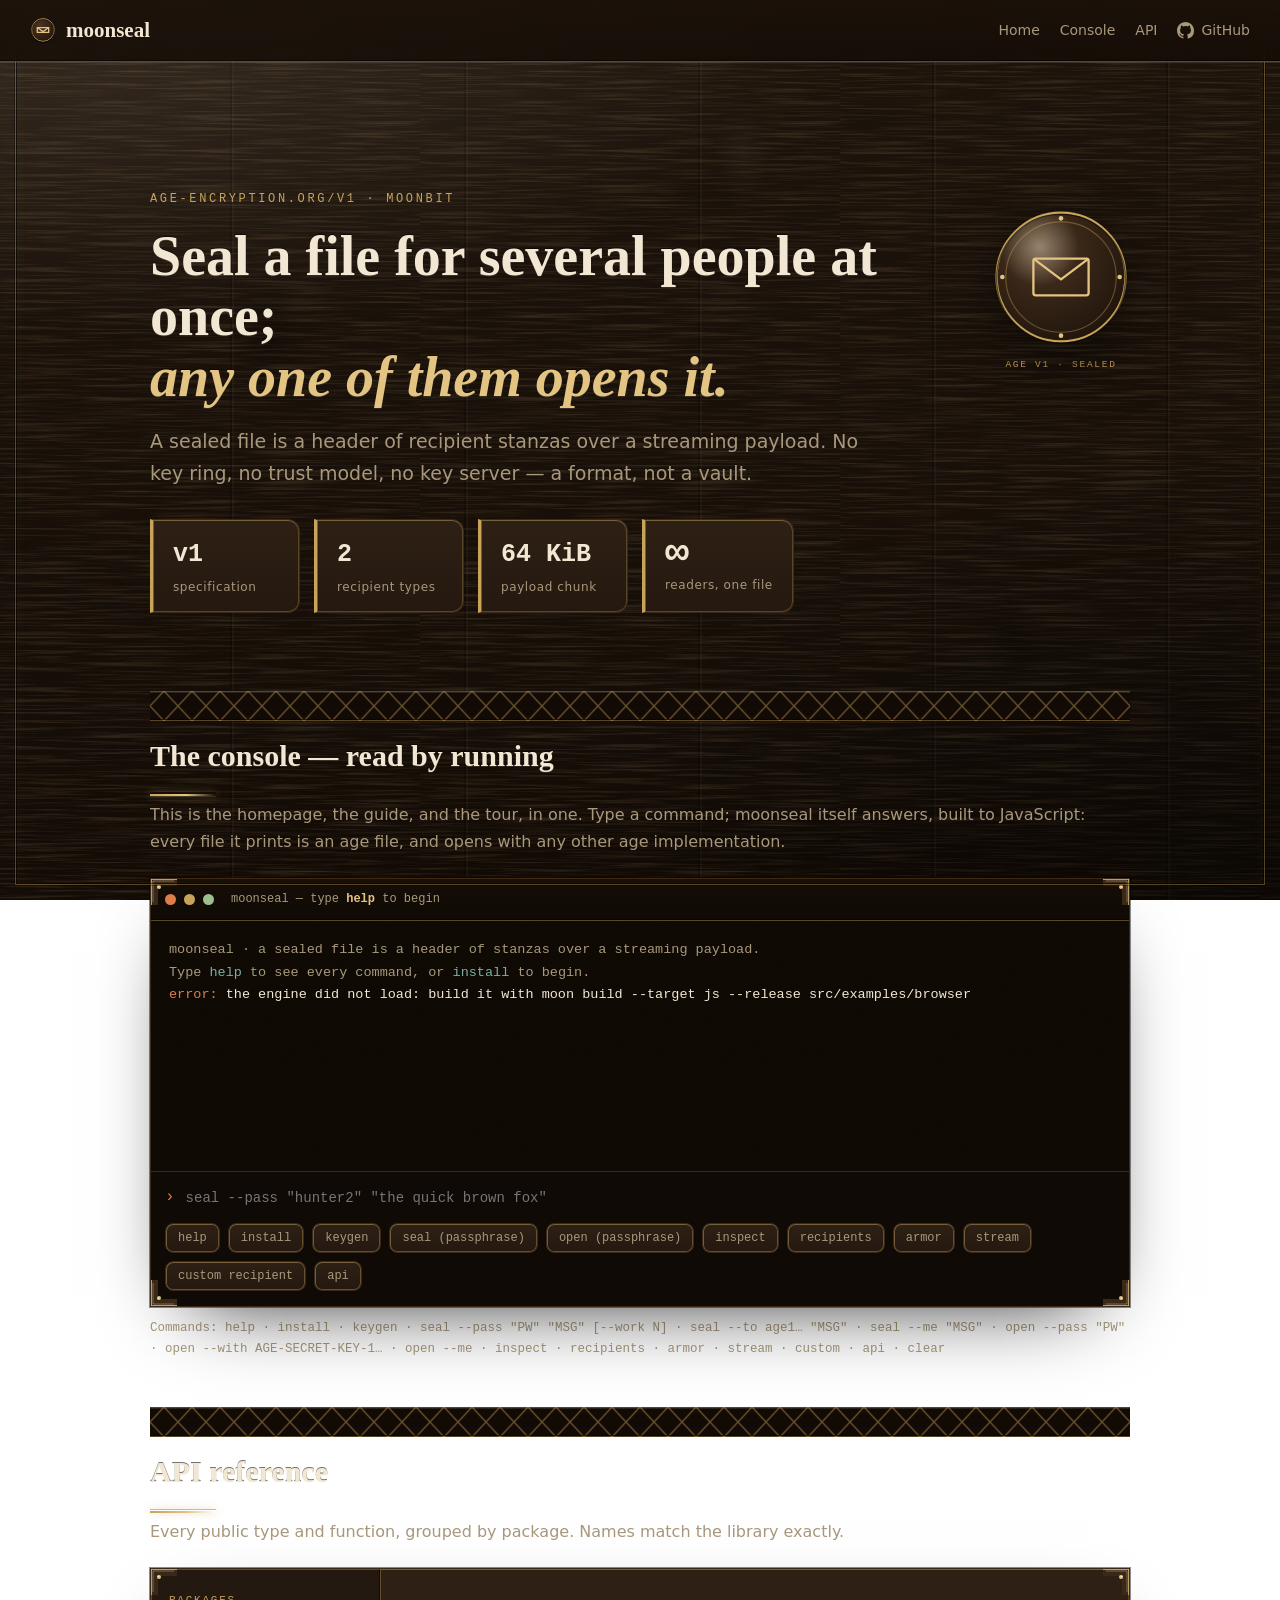
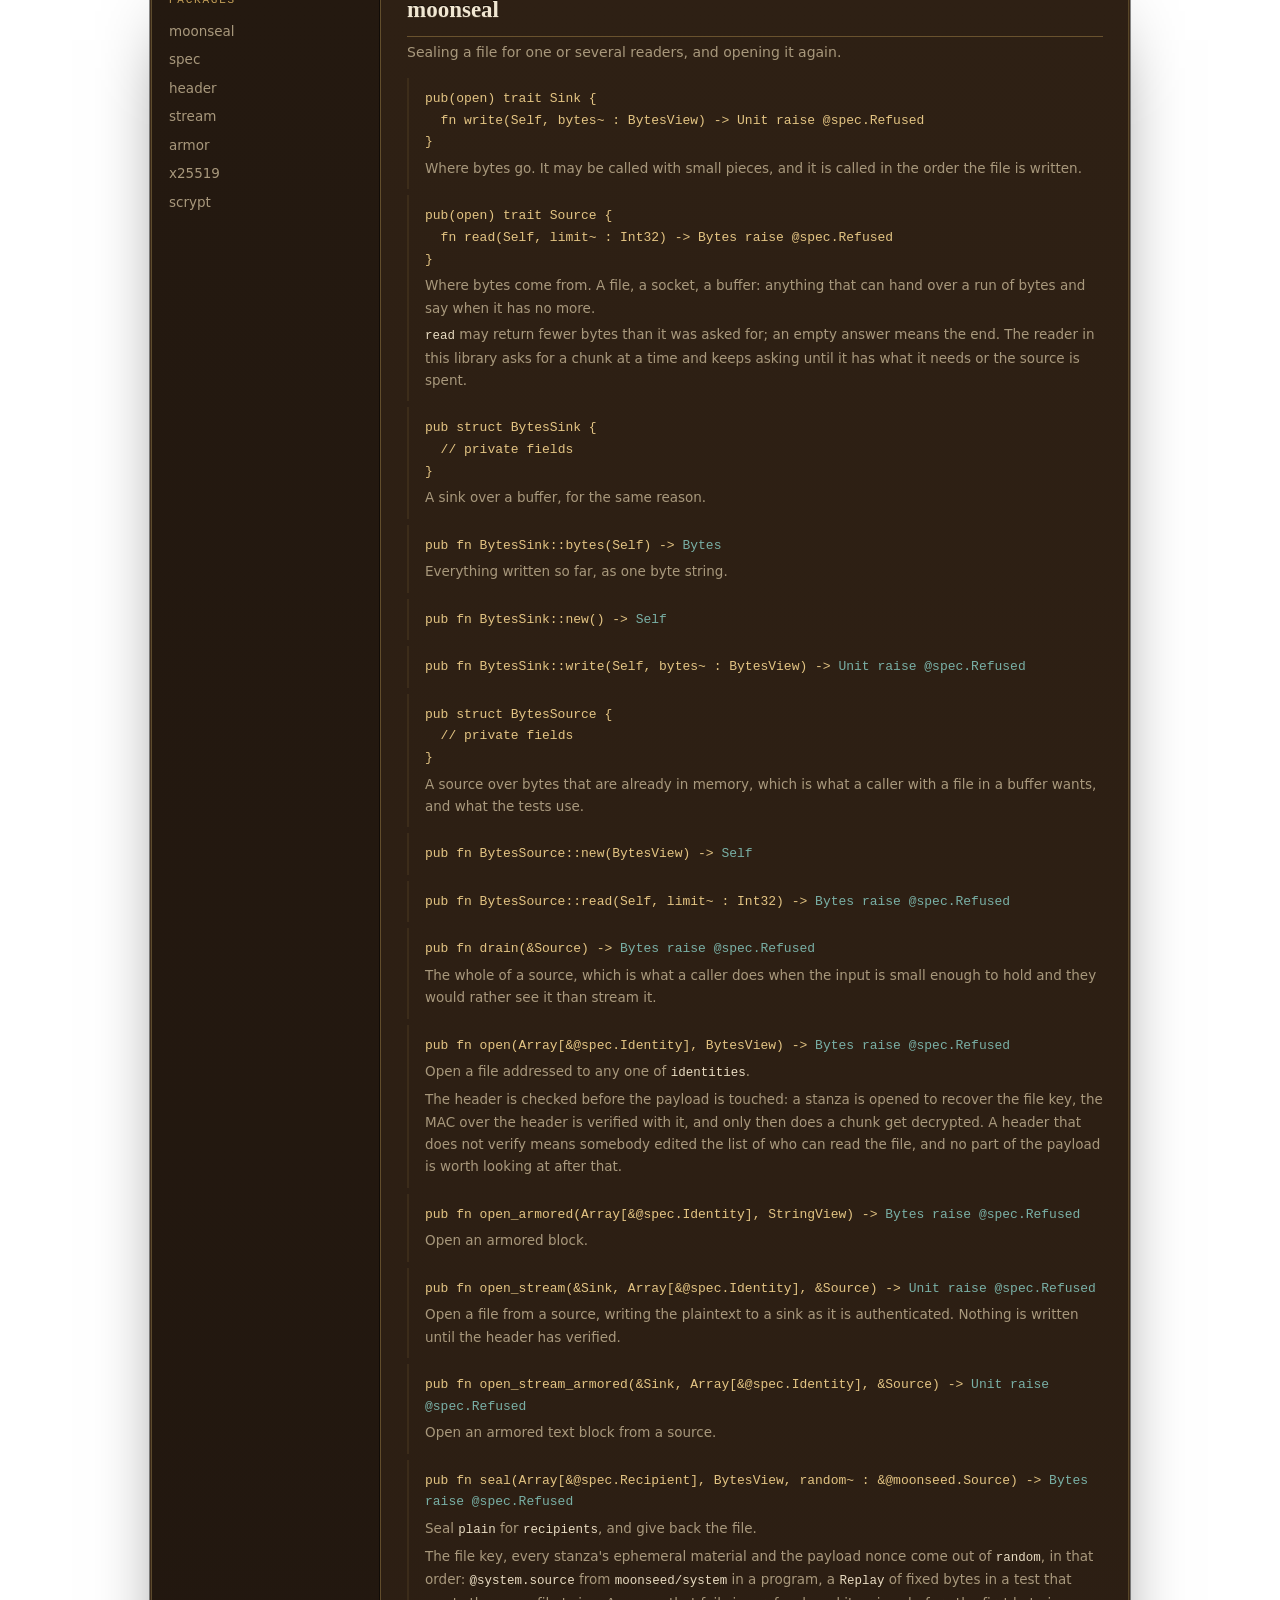
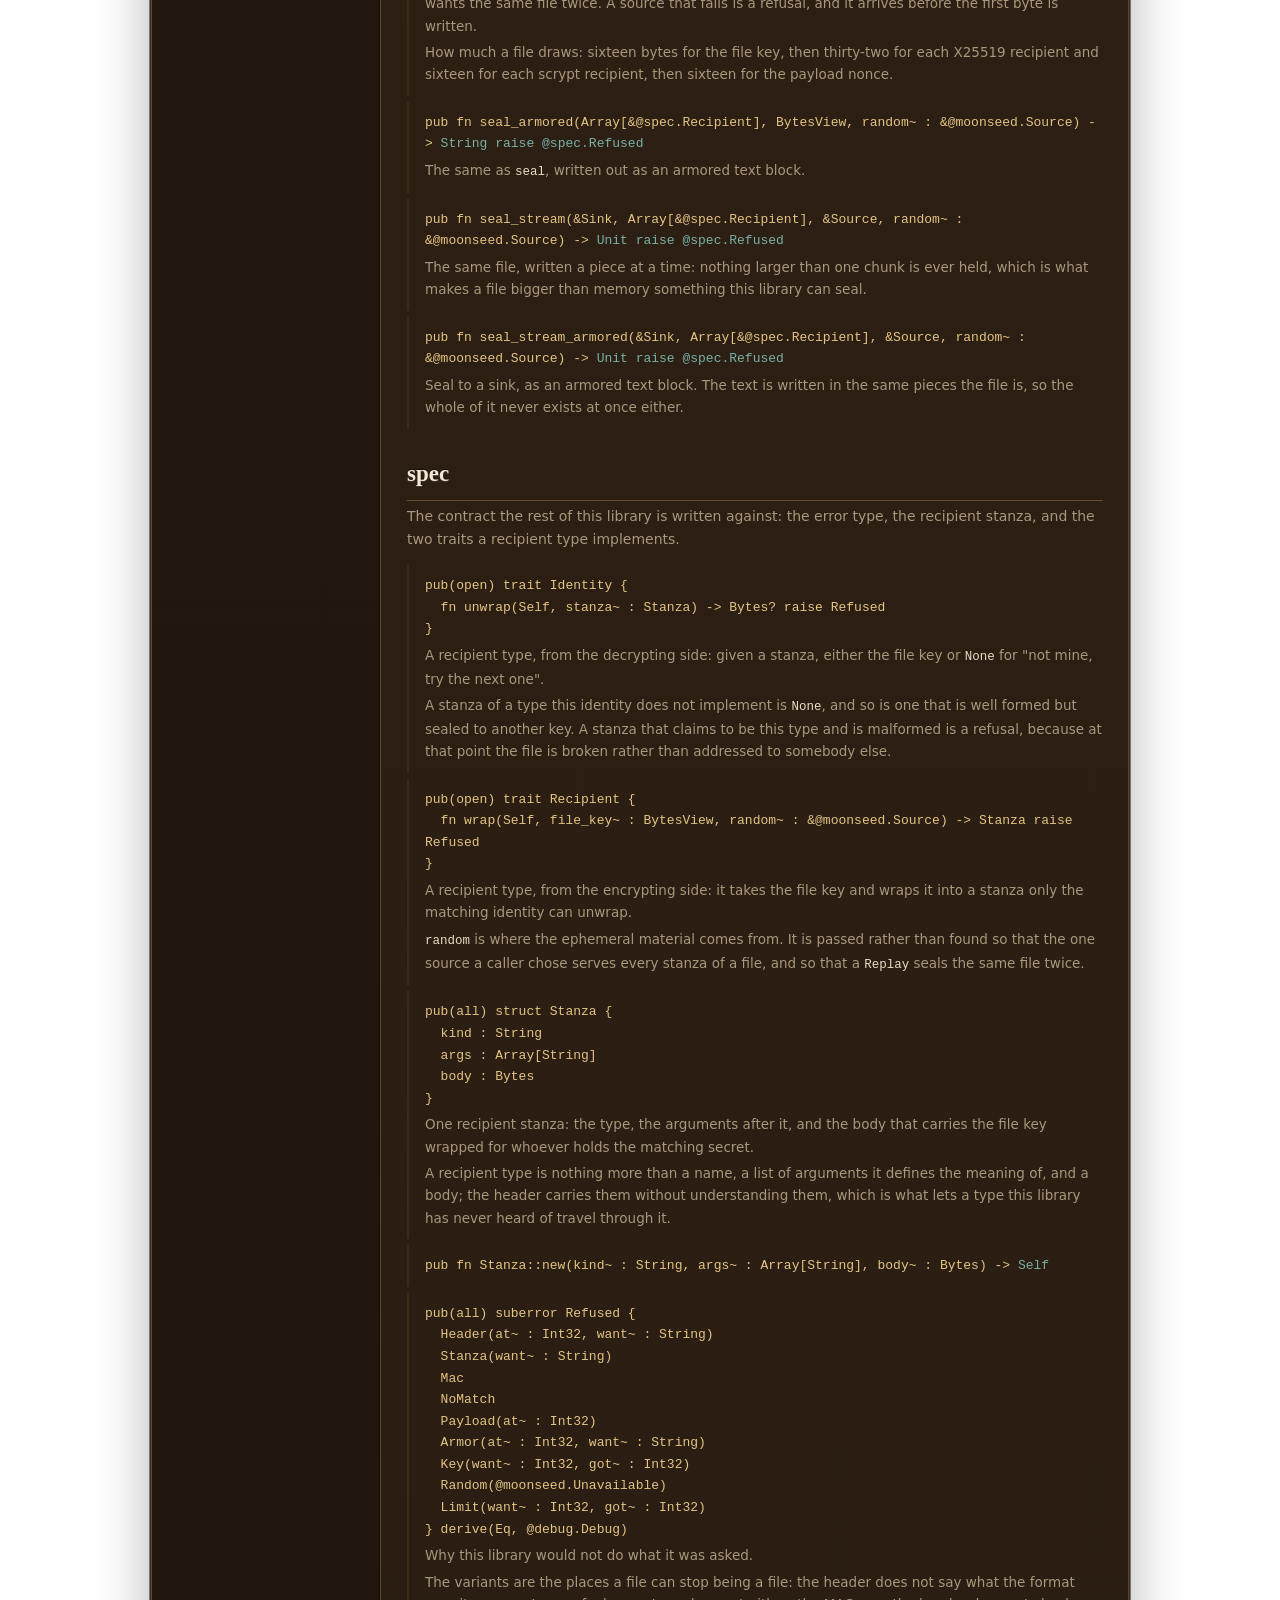
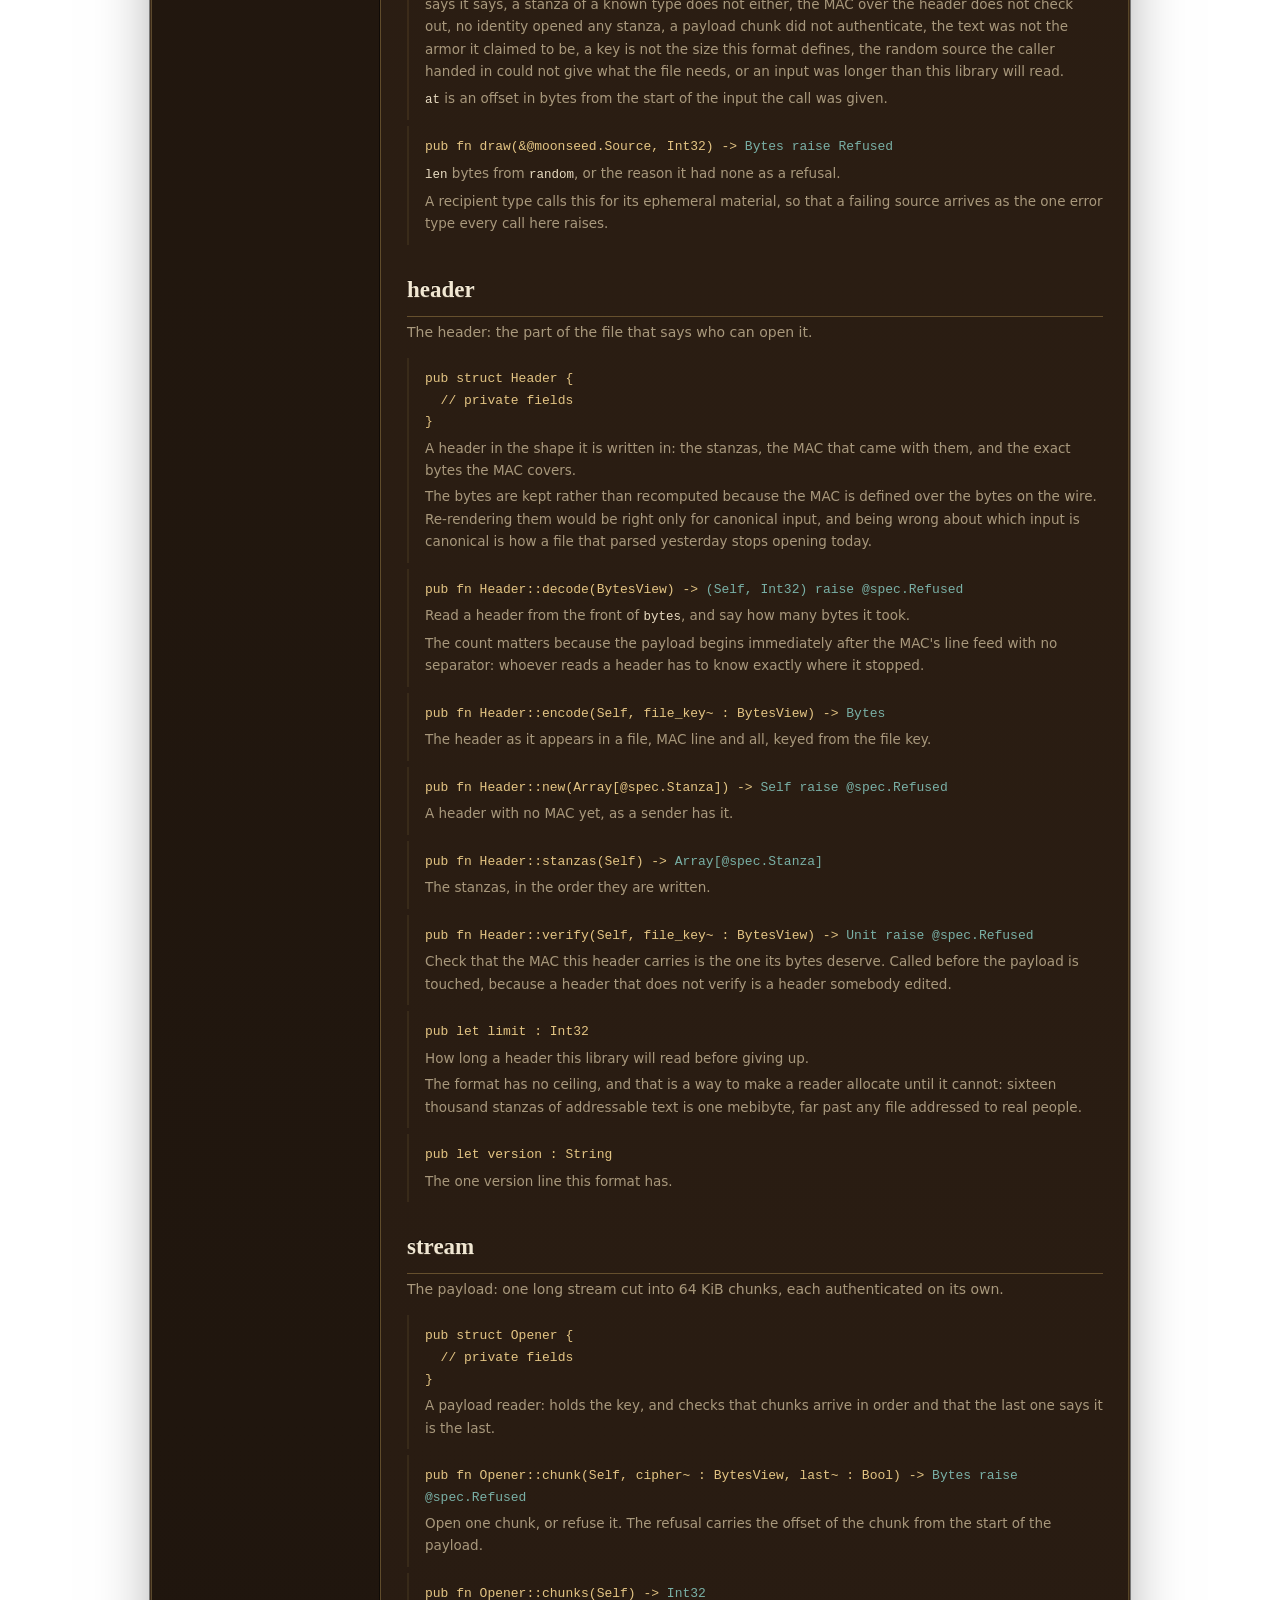
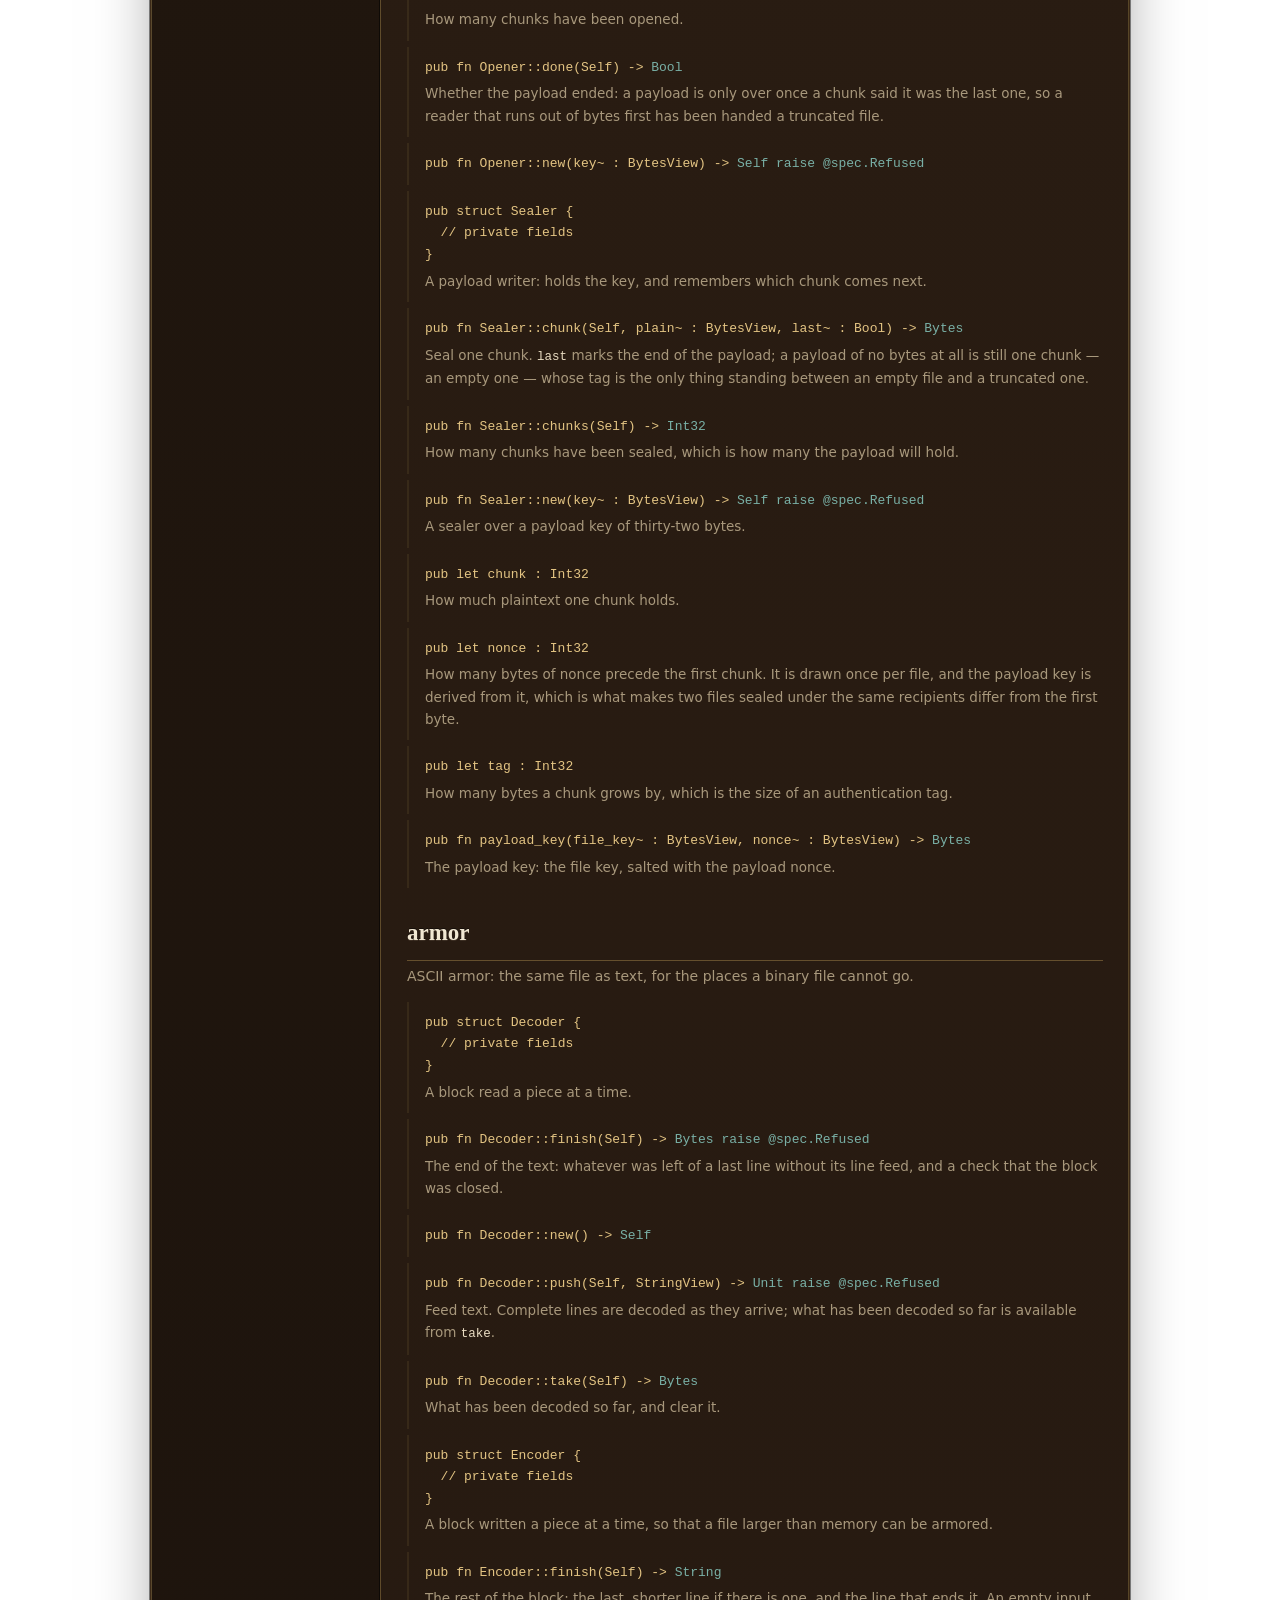
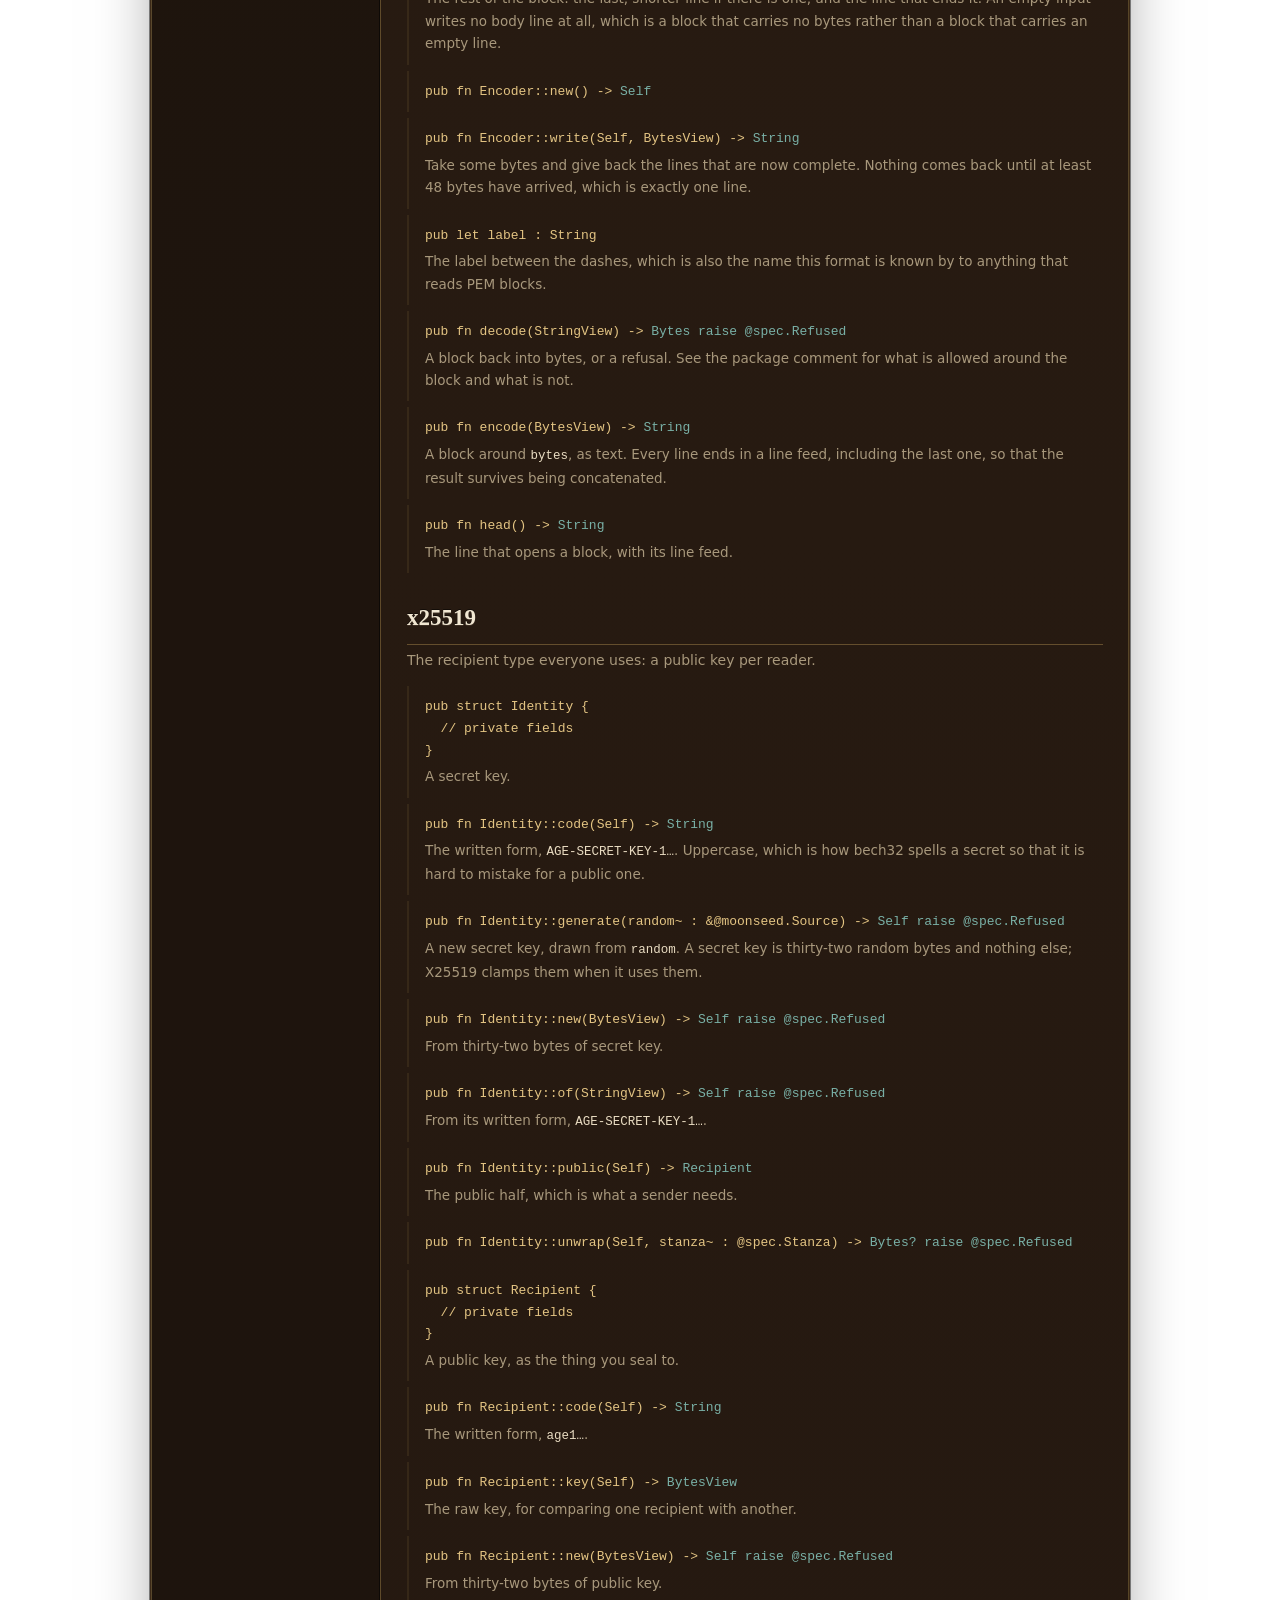
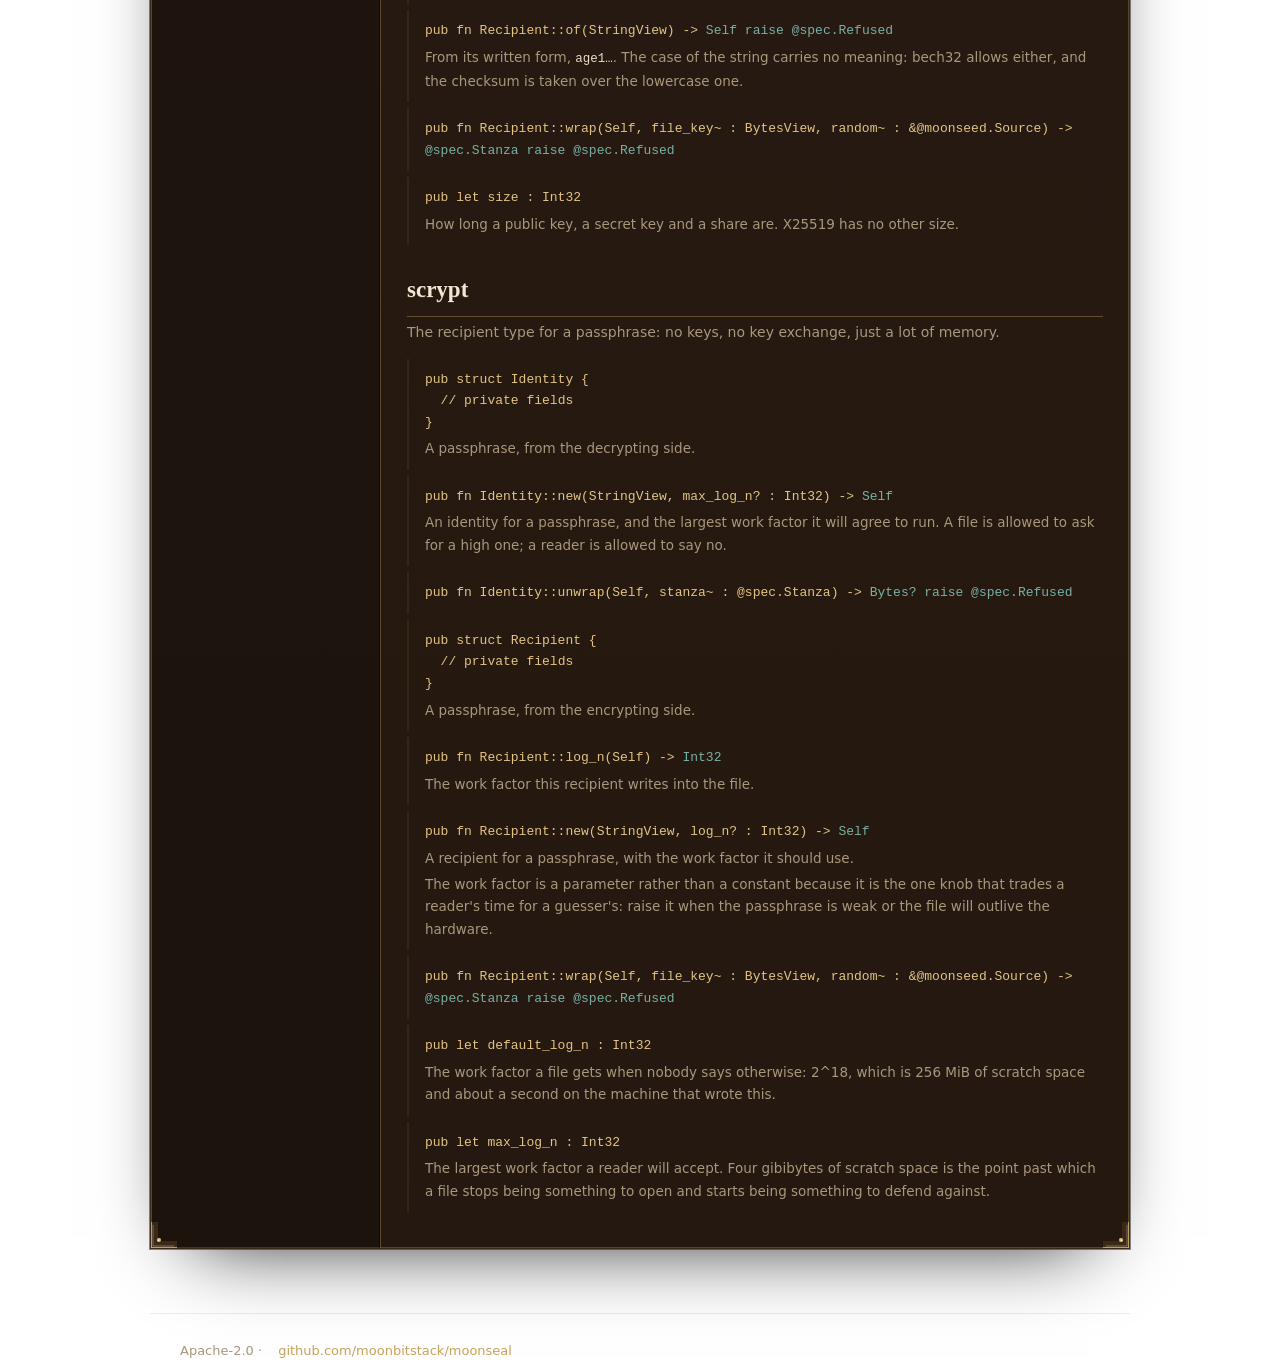
==== commit e195cc36: "chore(moonseal): entropy comes from moonseed, where moonrand's sources moved, under the same names, " ====
--- a/docs/index.html
+++ b/docs/index.html
@@ -154,10 +154,10 @@
         <div class="fn"><div class="sig">pub fn open_armored(Array[&amp;@spec.Identity], StringView) -&gt; <span class="r">Bytes raise @spec.Refused</span></div><div class="d">Open an armored block.</div></div>
         <div class="fn"><div class="sig">pub fn open_stream(&amp;Sink, Array[&amp;@spec.Identity], &amp;Source) -&gt; <span class="r">Unit raise @spec.Refused</span></div><div class="d">Open a file from a source, writing the plaintext to a sink as it is authenticated. Nothing is written until the header has verified.</div></div>
         <div class="fn"><div class="sig">pub fn open_stream_armored(&amp;Sink, Array[&amp;@spec.Identity], &amp;Source) -&gt; <span class="r">Unit raise @spec.Refused</span></div><div class="d">Open an armored text block from a source.</div></div>
-        <div class="fn"><div class="sig">pub fn seal(Array[&amp;@spec.Recipient], BytesView, random~ : &amp;@moonrand.Source) -&gt; <span class="r">Bytes raise @spec.Refused</span></div><div class="d">Seal <code>plain</code> for <code>recipients</code>, and give back the file.</div><div class="d">The file key, every stanza's ephemeral material and the payload nonce come out of <code>random</code>, in that order: <code>@system.source</code> from <code>moonrand/system</code> in a program, a <code>Replay</code> of fixed bytes in a test that wants the same file twice. A source that fails is a refusal, and it arrives before the first byte is written.</div><div class="d">How much a file draws: sixteen bytes for the file key, then thirty-two for each X25519 recipient and sixteen for each scrypt recipient, then sixteen for the payload nonce.</div></div>
-        <div class="fn"><div class="sig">pub fn seal_armored(Array[&amp;@spec.Recipient], BytesView, random~ : &amp;@moonrand.Source) -&gt; <span class="r">String raise @spec.Refused</span></div><div class="d">The same as <code>seal</code>, written out as an armored text block.</div></div>
-        <div class="fn"><div class="sig">pub fn seal_stream(&amp;Sink, Array[&amp;@spec.Recipient], &amp;Source, random~ : &amp;@moonrand.Source) -&gt; <span class="r">Unit raise @spec.Refused</span></div><div class="d">The same file, written a piece at a time: nothing larger than one chunk is ever held, which is what makes a file bigger than memory something this library can seal.</div></div>
-        <div class="fn"><div class="sig">pub fn seal_stream_armored(&amp;Sink, Array[&amp;@spec.Recipient], &amp;Source, random~ : &amp;@moonrand.Source) -&gt; <span class="r">Unit raise @spec.Refused</span></div><div class="d">Seal to a sink, as an armored text block. The text is written in the same pieces the file is, so the whole of it never exists at once either.</div></div>
+        <div class="fn"><div class="sig">pub fn seal(Array[&amp;@spec.Recipient], BytesView, random~ : &amp;@moonseed.Source) -&gt; <span class="r">Bytes raise @spec.Refused</span></div><div class="d">Seal <code>plain</code> for <code>recipients</code>, and give back the file.</div><div class="d">The file key, every stanza's ephemeral material and the payload nonce come out of <code>random</code>, in that order: <code>@system.source</code> from <code>moonseed/system</code> in a program, a <code>Replay</code> of fixed bytes in a test that wants the same file twice. A source that fails is a refusal, and it arrives before the first byte is written.</div><div class="d">How much a file draws: sixteen bytes for the file key, then thirty-two for each X25519 recipient and sixteen for each scrypt recipient, then sixteen for the payload nonce.</div></div>
+        <div class="fn"><div class="sig">pub fn seal_armored(Array[&amp;@spec.Recipient], BytesView, random~ : &amp;@moonseed.Source) -&gt; <span class="r">String raise @spec.Refused</span></div><div class="d">The same as <code>seal</code>, written out as an armored text block.</div></div>
+        <div class="fn"><div class="sig">pub fn seal_stream(&amp;Sink, Array[&amp;@spec.Recipient], &amp;Source, random~ : &amp;@moonseed.Source) -&gt; <span class="r">Unit raise @spec.Refused</span></div><div class="d">The same file, written a piece at a time: nothing larger than one chunk is ever held, which is what makes a file bigger than memory something this library can seal.</div></div>
+        <div class="fn"><div class="sig">pub fn seal_stream_armored(&amp;Sink, Array[&amp;@spec.Recipient], &amp;Source, random~ : &amp;@moonseed.Source) -&gt; <span class="r">Unit raise @spec.Refused</span></div><div class="d">Seal to a sink, as an armored text block. The text is written in the same pieces the file is, so the whole of it never exists at once either.</div></div>
       </div>
 
       <div class="pkg" id="pkg-spec">
@@ -167,7 +167,7 @@
   fn unwrap(Self, stanza~ : Stanza) -&gt; Bytes? raise Refused
 }</div><div class="d">A recipient type, from the decrypting side: given a stanza, either the file key or <code>None</code> for "not mine, try the next one".</div><div class="d">A stanza of a type this identity does not implement is <code>None</code>, and so is one that is well formed but sealed to another key. A stanza that claims to be this type and is malformed is a refusal, because at that point the file is broken rather than addressed to somebody else.</div></div>
         <div class="fn"><div class="sig">pub(open) trait Recipient {
-  fn wrap(Self, file_key~ : BytesView, random~ : &amp;@moonrand.Source) -&gt; Stanza raise Refused
+  fn wrap(Self, file_key~ : BytesView, random~ : &amp;@moonseed.Source) -&gt; Stanza raise Refused
 }</div><div class="d">A recipient type, from the encrypting side: it takes the file key and wraps it into a stanza only the matching identity can unwrap.</div><div class="d"><code>random</code> is where the ephemeral material comes from. It is passed rather than found so that the one source a caller chose serves every stanza of a file, and so that a <code>Replay</code> seals the same file twice.</div></div>
         <div class="fn"><div class="sig">pub(all) struct Stanza {
   kind : String
@@ -183,10 +183,10 @@
   Payload(at~ : Int32)
   Armor(at~ : Int32, want~ : String)
   Key(want~ : Int32, got~ : Int32)
-  Random(@moonrand.Unavailable)
+  Random(@moonseed.Unavailable)
   Limit(want~ : Int32, got~ : Int32)
 } derive(Eq, @debug.Debug)</div><div class="d">Why this library would not do what it was asked.</div><div class="d">The variants are the places a file can stop being a file: the header does not say what the format says it says, a stanza of a known type does not either, the MAC over the header does not check out, no identity opened any stanza, a payload chunk did not authenticate, the text was not the armor it claimed to be, a key is not the size this format defines, the random source the caller handed in could not give what the file needs, or an input was longer than this library will read.</div><div class="d"><code>at</code> is an offset in bytes from the start of the input the call was given.</div></div>
-        <div class="fn"><div class="sig">pub fn draw(&amp;@moonrand.Source, Int32) -&gt; <span class="r">Bytes raise Refused</span></div><div class="d"><code>len</code> bytes from <code>random</code>, or the reason it had none as a refusal.</div><div class="d">A recipient type calls this for its ephemeral material, so that a failing source arrives as the one error type every call here raises.</div></div>
+        <div class="fn"><div class="sig">pub fn draw(&amp;@moonseed.Source, Int32) -&gt; <span class="r">Bytes raise Refused</span></div><div class="d"><code>len</code> bytes from <code>random</code>, or the reason it had none as a refusal.</div><div class="d">A recipient type calls this for its ephemeral material, so that a failing source arrives as the one error type every call here raises.</div></div>
       </div>
 
       <div class="pkg" id="pkg-header">
@@ -255,7 +255,7 @@
   // private fields
 }</div><div class="d">A secret key.</div></div>
         <div class="fn"><div class="sig">pub fn Identity::code(Self) -&gt; <span class="r">String</span></div><div class="d">The written form, <code>AGE-SECRET-KEY-1…</code>. Uppercase, which is how bech32 spells a secret so that it is hard to mistake for a public one.</div></div>
-        <div class="fn"><div class="sig">pub fn Identity::generate(random~ : &amp;@moonrand.Source) -&gt; <span class="r">Self raise @spec.Refused</span></div><div class="d">A new secret key, drawn from <code>random</code>. A secret key is thirty-two random bytes and nothing else; X25519 clamps them when it uses them.</div></div>
+        <div class="fn"><div class="sig">pub fn Identity::generate(random~ : &amp;@moonseed.Source) -&gt; <span class="r">Self raise @spec.Refused</span></div><div class="d">A new secret key, drawn from <code>random</code>. A secret key is thirty-two random bytes and nothing else; X25519 clamps them when it uses them.</div></div>
         <div class="fn"><div class="sig">pub fn Identity::new(BytesView) -&gt; <span class="r">Self raise @spec.Refused</span></div><div class="d">From thirty-two bytes of secret key.</div></div>
         <div class="fn"><div class="sig">pub fn Identity::of(StringView) -&gt; <span class="r">Self raise @spec.Refused</span></div><div class="d">From its written form, <code>AGE-SECRET-KEY-1…</code>.</div></div>
         <div class="fn"><div class="sig">pub fn Identity::public(Self) -&gt; <span class="r">Recipient</span></div><div class="d">The public half, which is what a sender needs.</div></div>
@@ -267,7 +267,7 @@
         <div class="fn"><div class="sig">pub fn Recipient::key(Self) -&gt; <span class="r">BytesView</span></div><div class="d">The raw key, for comparing one recipient with another.</div></div>
         <div class="fn"><div class="sig">pub fn Recipient::new(BytesView) -&gt; <span class="r">Self raise @spec.Refused</span></div><div class="d">From thirty-two bytes of public key.</div></div>
         <div class="fn"><div class="sig">pub fn Recipient::of(StringView) -&gt; <span class="r">Self raise @spec.Refused</span></div><div class="d">From its written form, <code>age1…</code>. The case of the string carries no meaning: bech32 allows either, and the checksum is taken over the lowercase one.</div></div>
-        <div class="fn"><div class="sig">pub fn Recipient::wrap(Self, file_key~ : BytesView, random~ : &amp;@moonrand.Source) -&gt; <span class="r">@spec.Stanza raise @spec.Refused</span></div></div>
+        <div class="fn"><div class="sig">pub fn Recipient::wrap(Self, file_key~ : BytesView, random~ : &amp;@moonseed.Source) -&gt; <span class="r">@spec.Stanza raise @spec.Refused</span></div></div>
         <div class="fn"><div class="sig">pub let size : Int32</div><div class="d">How long a public key, a secret key and a share are. X25519 has no other size.</div></div>
       </div>
 
@@ -284,7 +284,7 @@
 }</div><div class="d">A passphrase, from the encrypting side.</div></div>
         <div class="fn"><div class="sig">pub fn Recipient::log_n(Self) -&gt; <span class="r">Int32</span></div><div class="d">The work factor this recipient writes into the file.</div></div>
         <div class="fn"><div class="sig">pub fn Recipient::new(StringView, log_n? : Int32) -&gt; <span class="r">Self</span></div><div class="d">A recipient for a passphrase, with the work factor it should use.</div><div class="d">The work factor is a parameter rather than a constant because it is the one knob that trades a reader's time for a guesser's: raise it when the passphrase is weak or the file will outlive the hardware.</div></div>
-        <div class="fn"><div class="sig">pub fn Recipient::wrap(Self, file_key~ : BytesView, random~ : &amp;@moonrand.Source) -&gt; <span class="r">@spec.Stanza raise @spec.Refused</span></div></div>
+        <div class="fn"><div class="sig">pub fn Recipient::wrap(Self, file_key~ : BytesView, random~ : &amp;@moonseed.Source) -&gt; <span class="r">@spec.Stanza raise @spec.Refused</span></div></div>
         <div class="fn"><div class="sig">pub let default_log_n : Int32</div><div class="d">The work factor a file gets when nobody says otherwise: 2^18, which is 256 MiB of scratch space and about a second on the machine that wrote this.</div></div>
         <div class="fn"><div class="sig">pub let max_log_n : Int32</div><div class="d">The largest work factor a reader will accept. Four gibibytes of scratch space is the point past which a file stops being something to open and starts being something to defend against.</div></div>
       </div>
--- a/docs/assets/style.css
+++ b/docs/assets/style.css
@@ -82,14 +82,13 @@
 *::-webkit-scrollbar-corner{background:#160e07;}
 @supports not selector(::-webkit-scrollbar){
   *{scrollbar-width:thin; scrollbar-color:#9b7836 #160e07;}
-  html.at-top{scrollbar-color:transparent #1c130b;}
-}
-
-/* when the page is at the very top (top==0) hide the scrollbar rod, and let
-   the gutter show the SAME fixed wood as the page so it blends seamlessly
-   (no flat brown bar, no white edge). */
-html.at-top *::-webkit-scrollbar-thumb{background:transparent; box-shadow:none;}
-html.at-top *::-webkit-scrollbar-track{
+  html:not(.scrolling){scrollbar-color:transparent #1c130b;}
+}
+
+/* The page's rod shows while the page moves or under the pointer and hides a
+   moment after; meanwhile its groove shows the same wood as the desk. */
+html:not(.scrolling)::-webkit-scrollbar-thumb{background:transparent; box-shadow:none;}
+html:not(.scrolling)::-webkit-scrollbar-track{
   background:
     url("data:image/svg+xml,%3Csvg xmlns='http://www.w3.org/2000/svg' width='420' height='420'%3E%3Cfilter id='w'%3E%3CfeTurbulence type='fractalNoise' baseFrequency='0.012 0.42' numOctaves='3' seed='7' stitchTiles='stitch'/%3E%3CfeColorMatrix type='matrix' values='0 0 0 0 0.22 0 0 0 0 0.14 0 0 0 0 0.07 0.7 0 0 0 -0.32'/%3E%3C/filter%3E%3Crect width='100%25' height='100%25' filter='url(%23w)'/%3E%3C/svg%3E"),
     linear-gradient(180deg, #1c130b, #120b05);
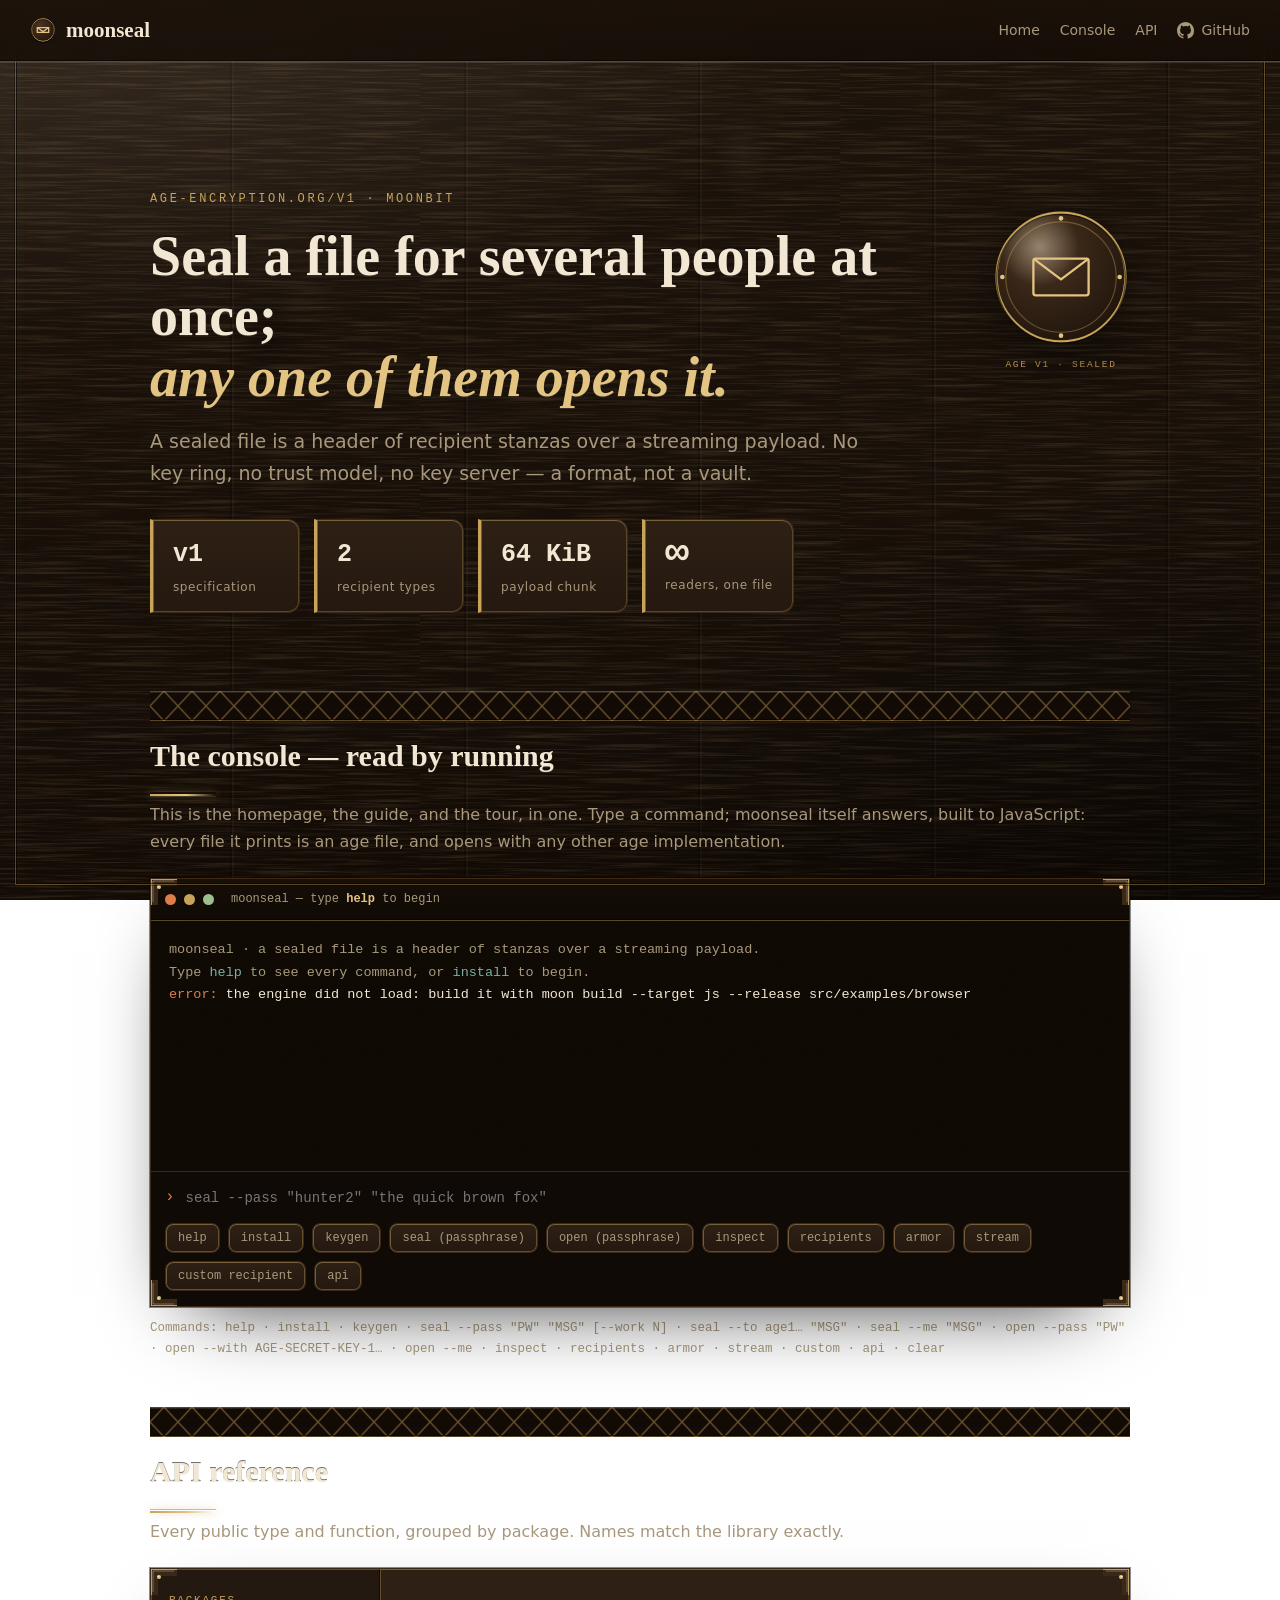
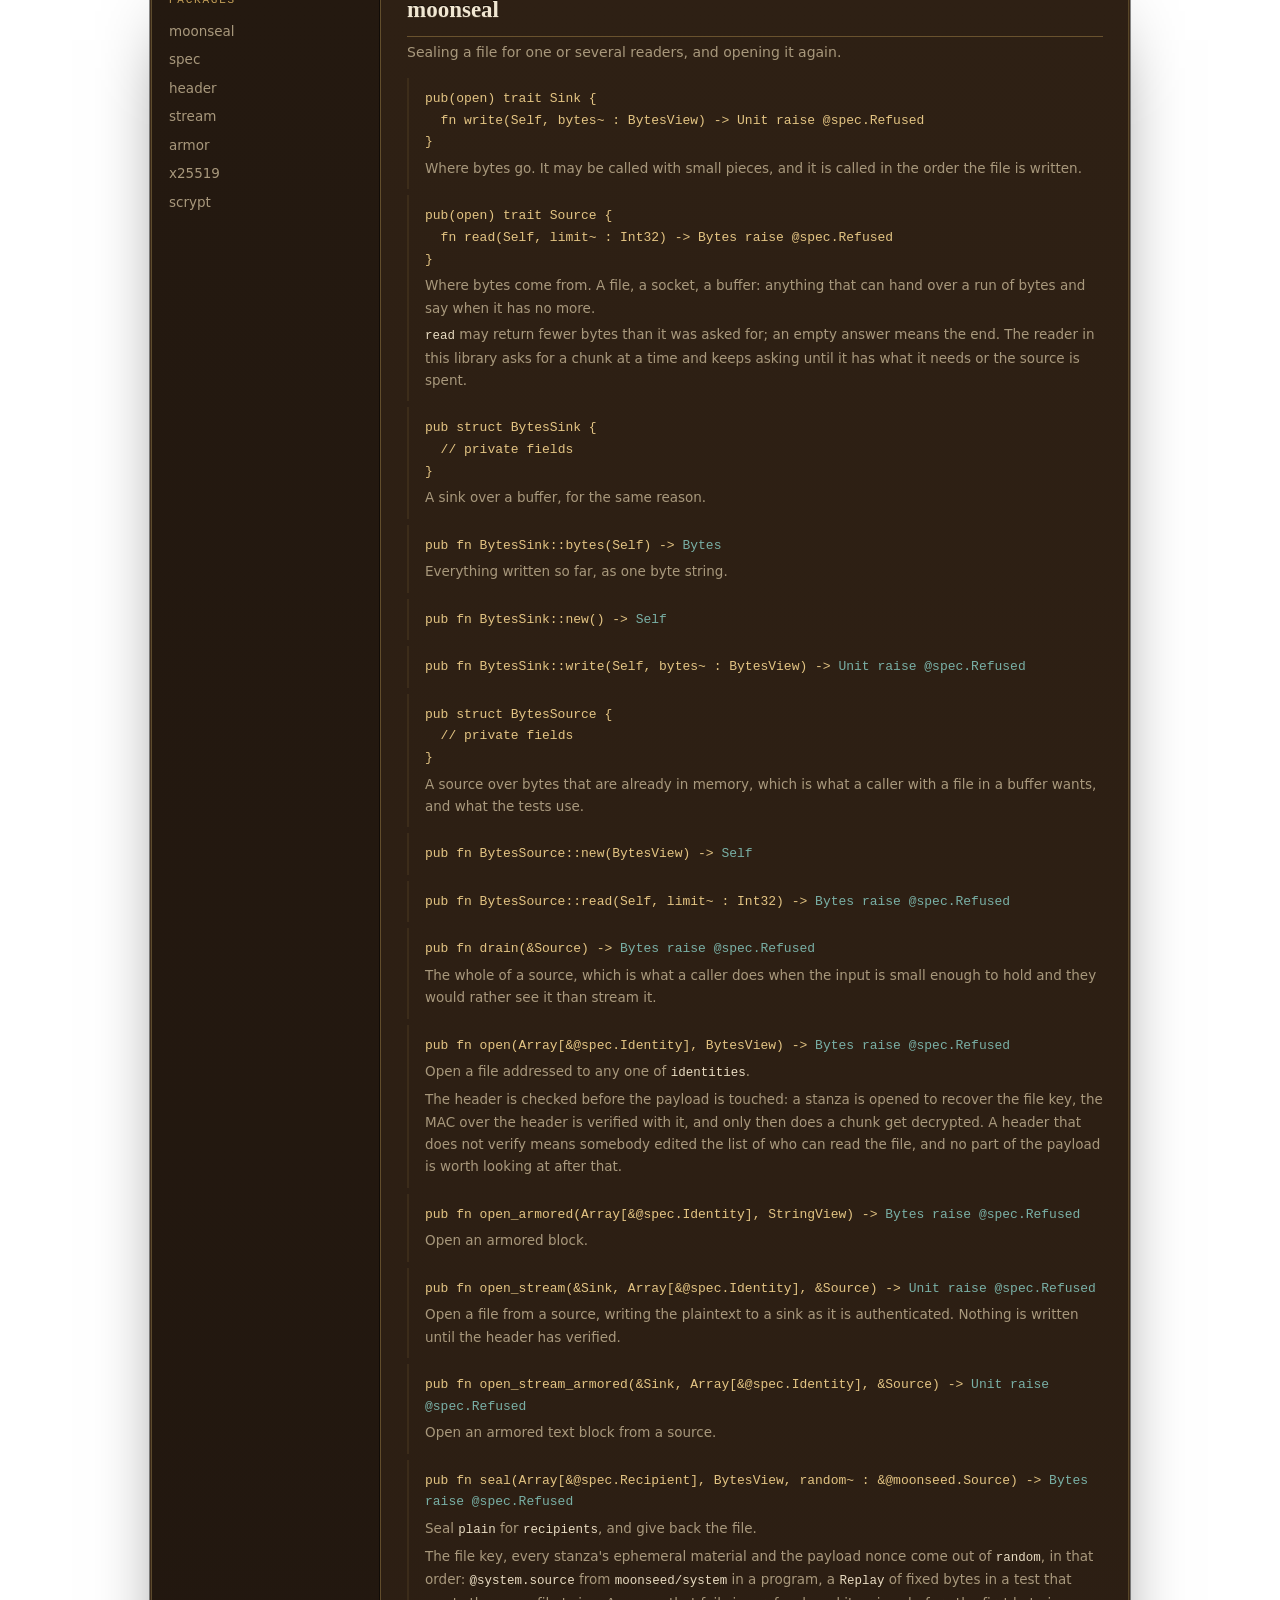
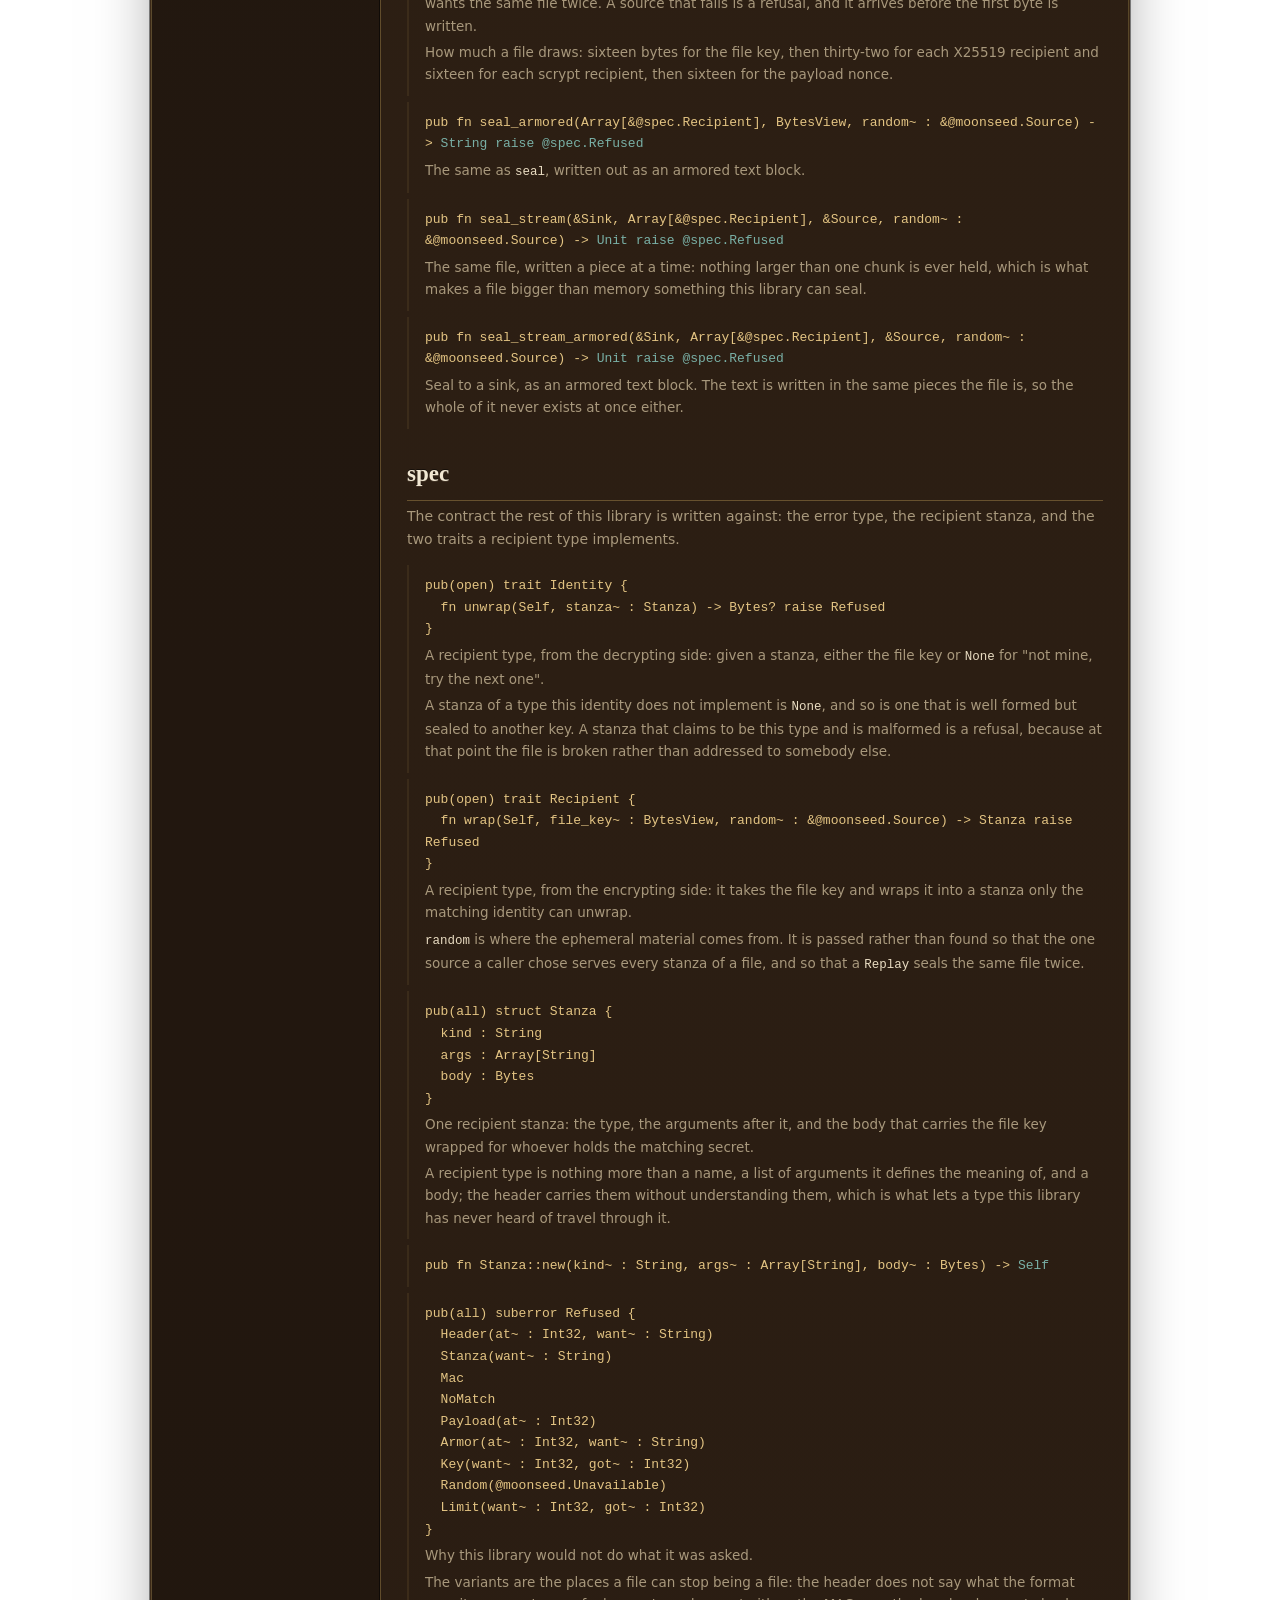
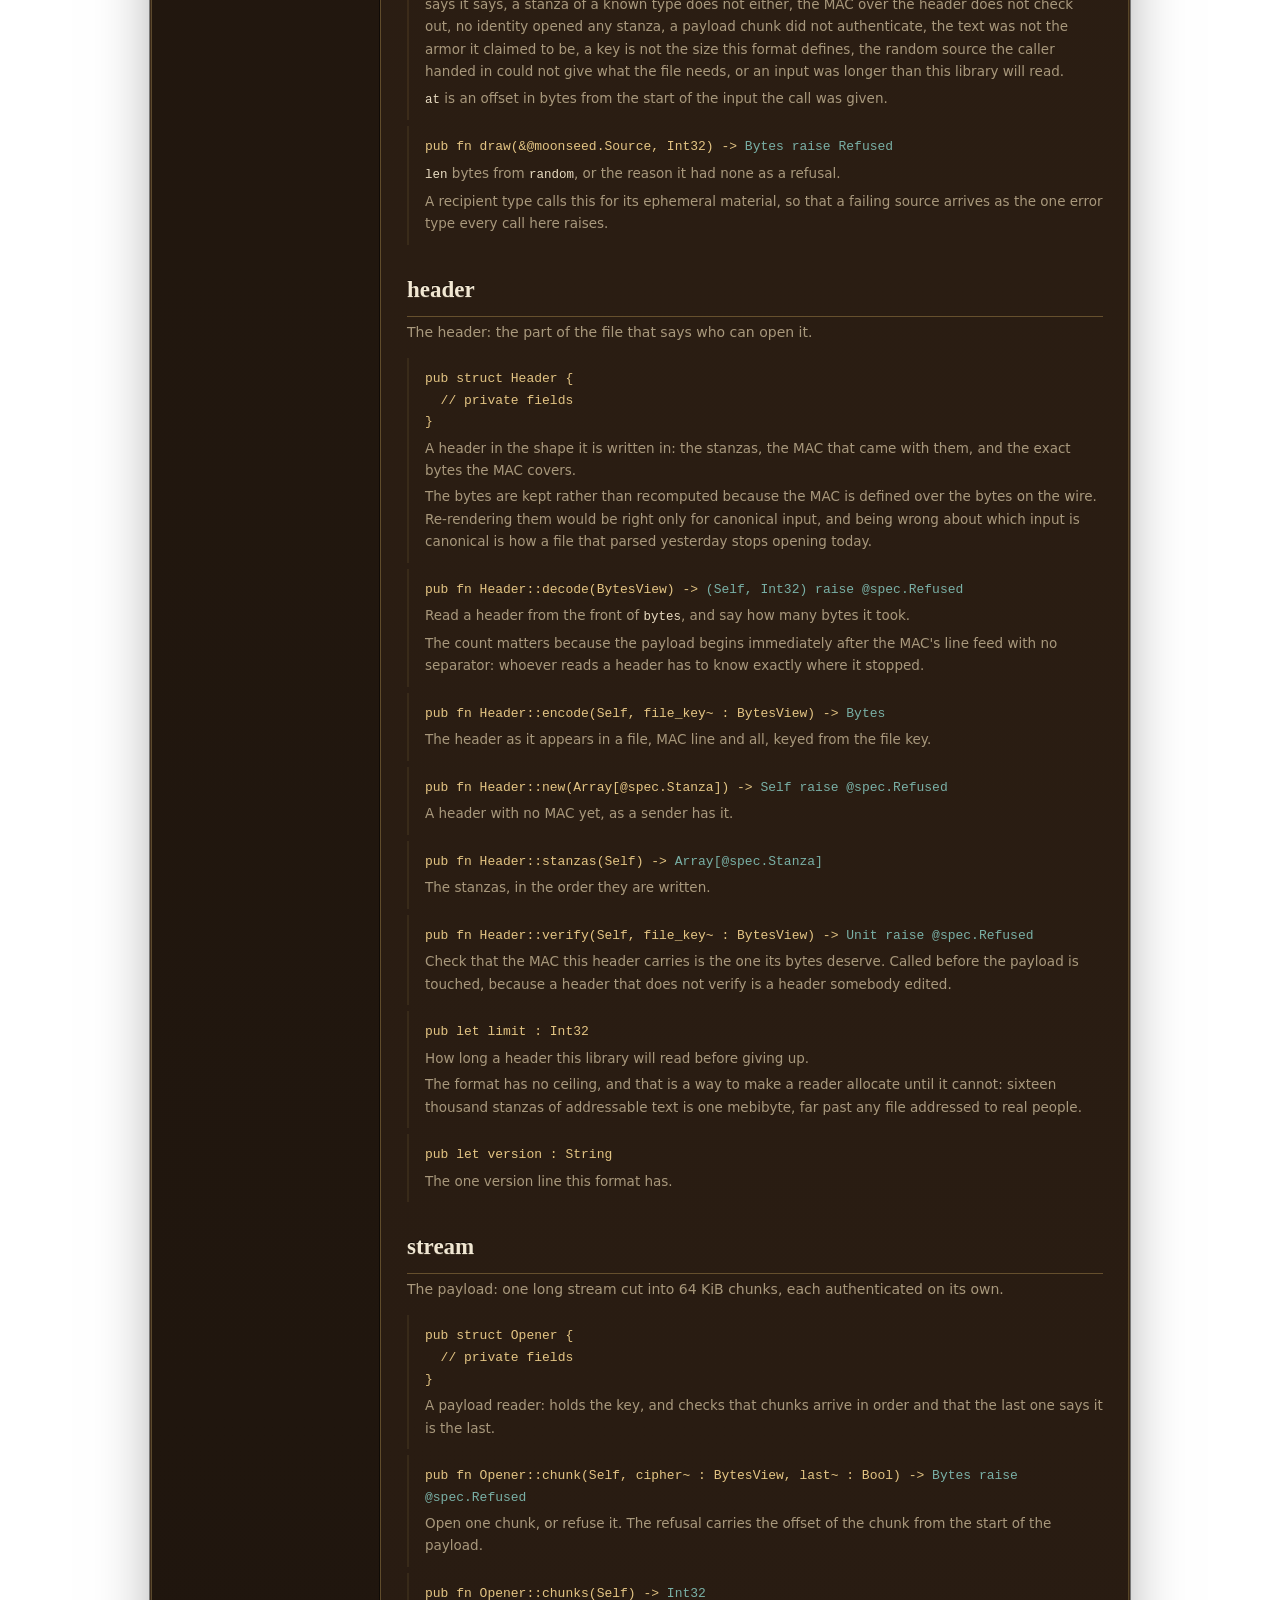
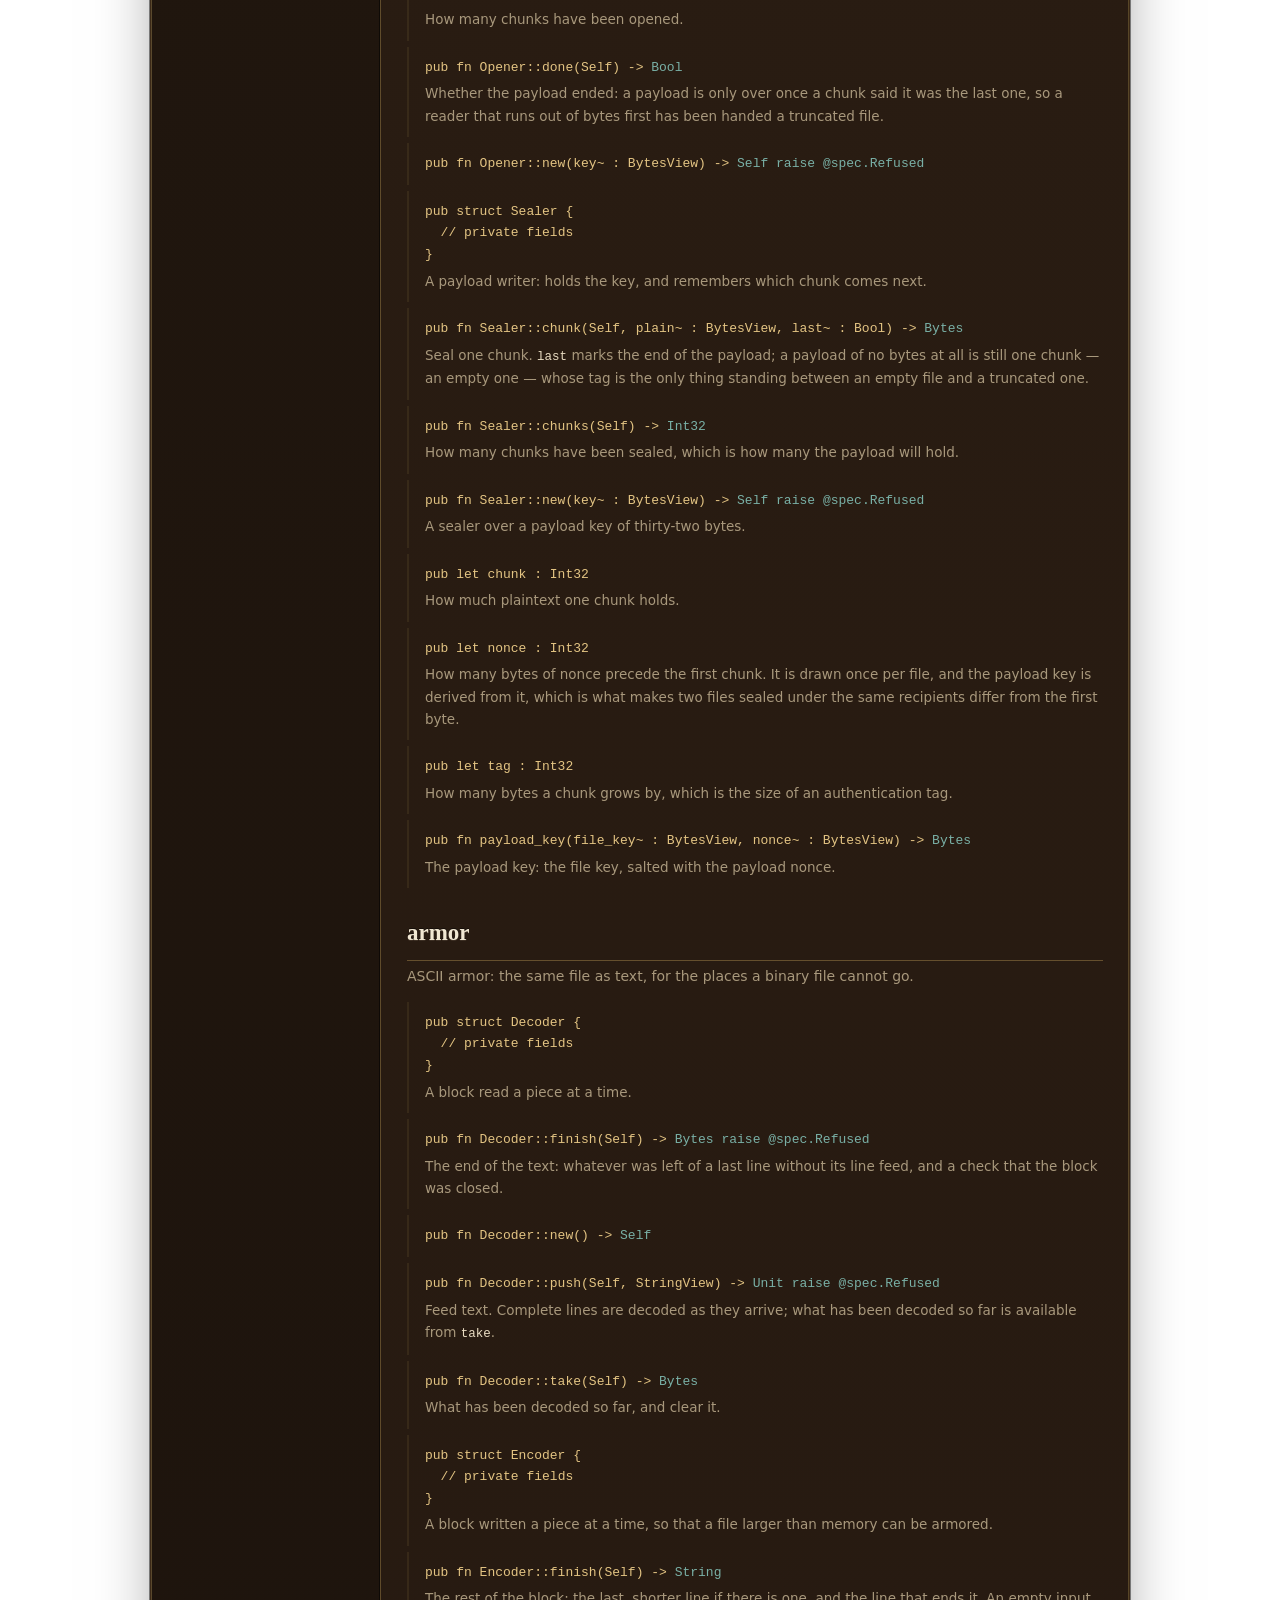
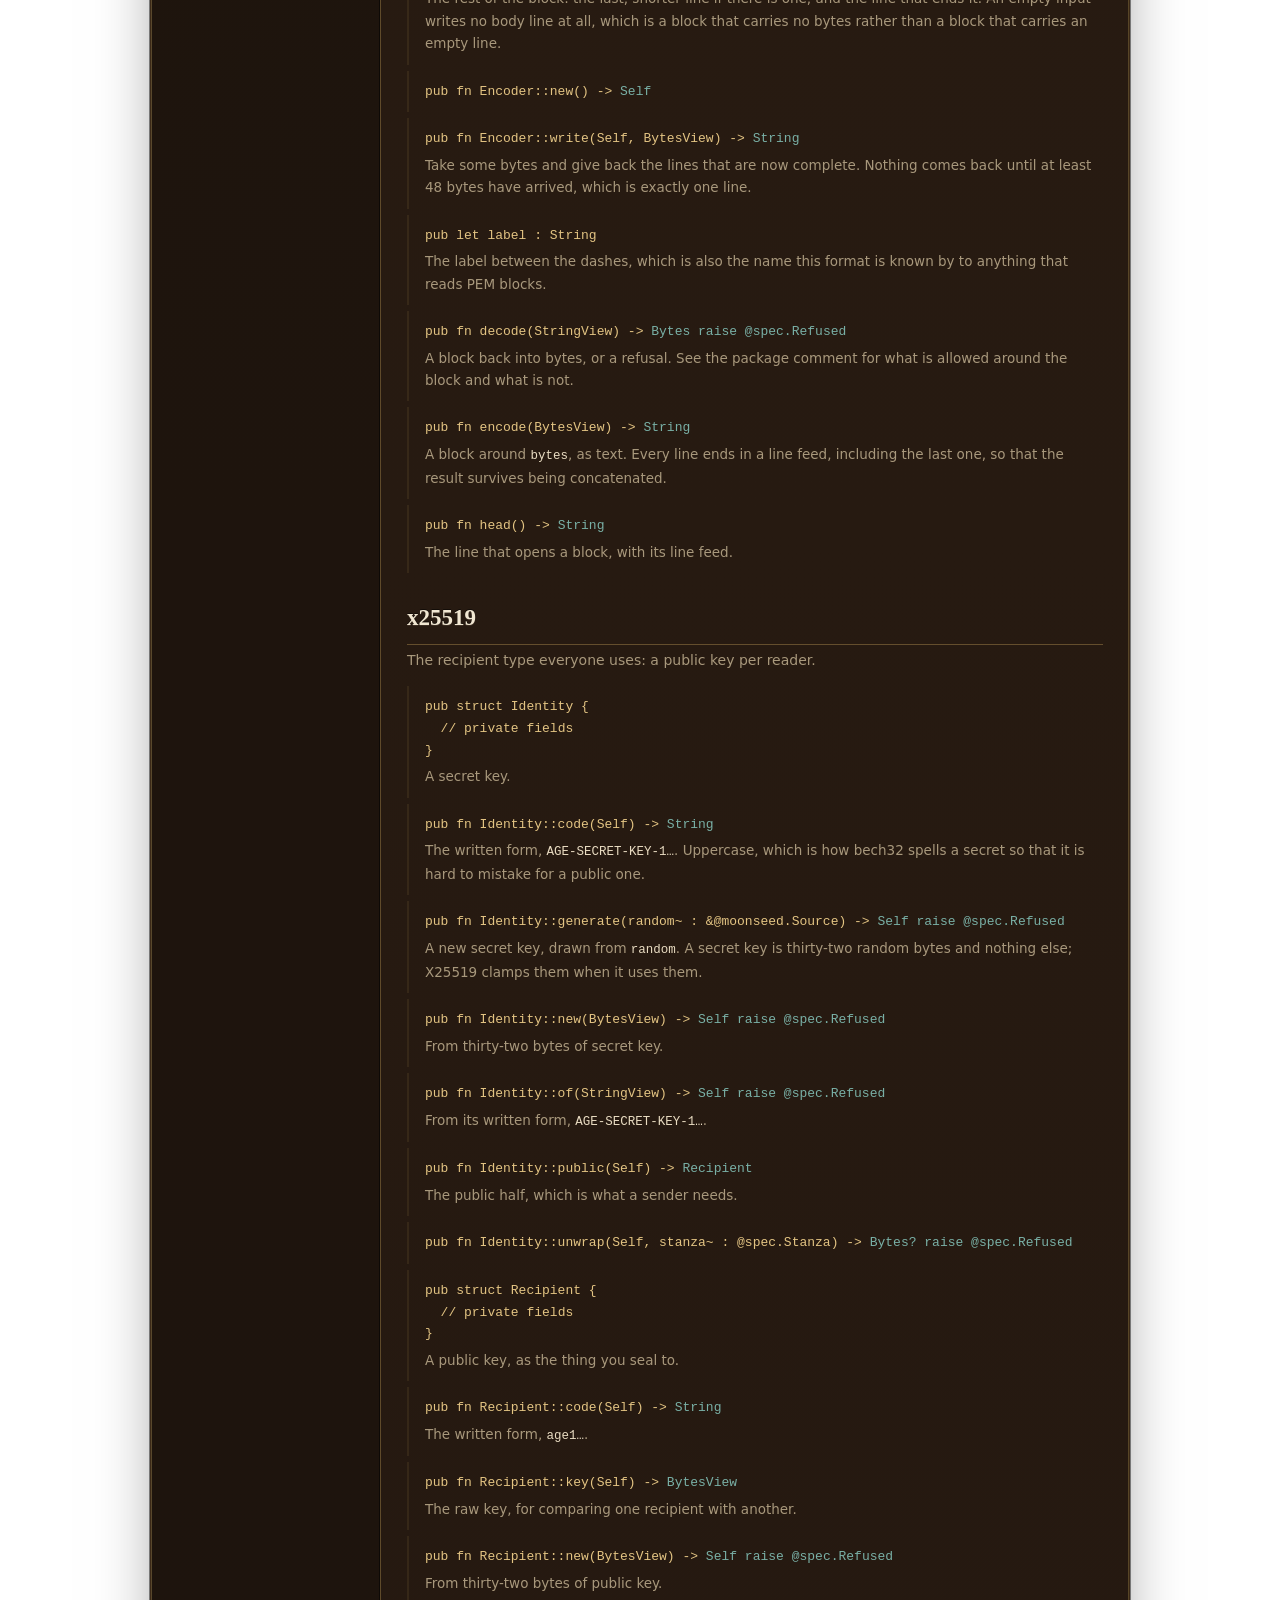
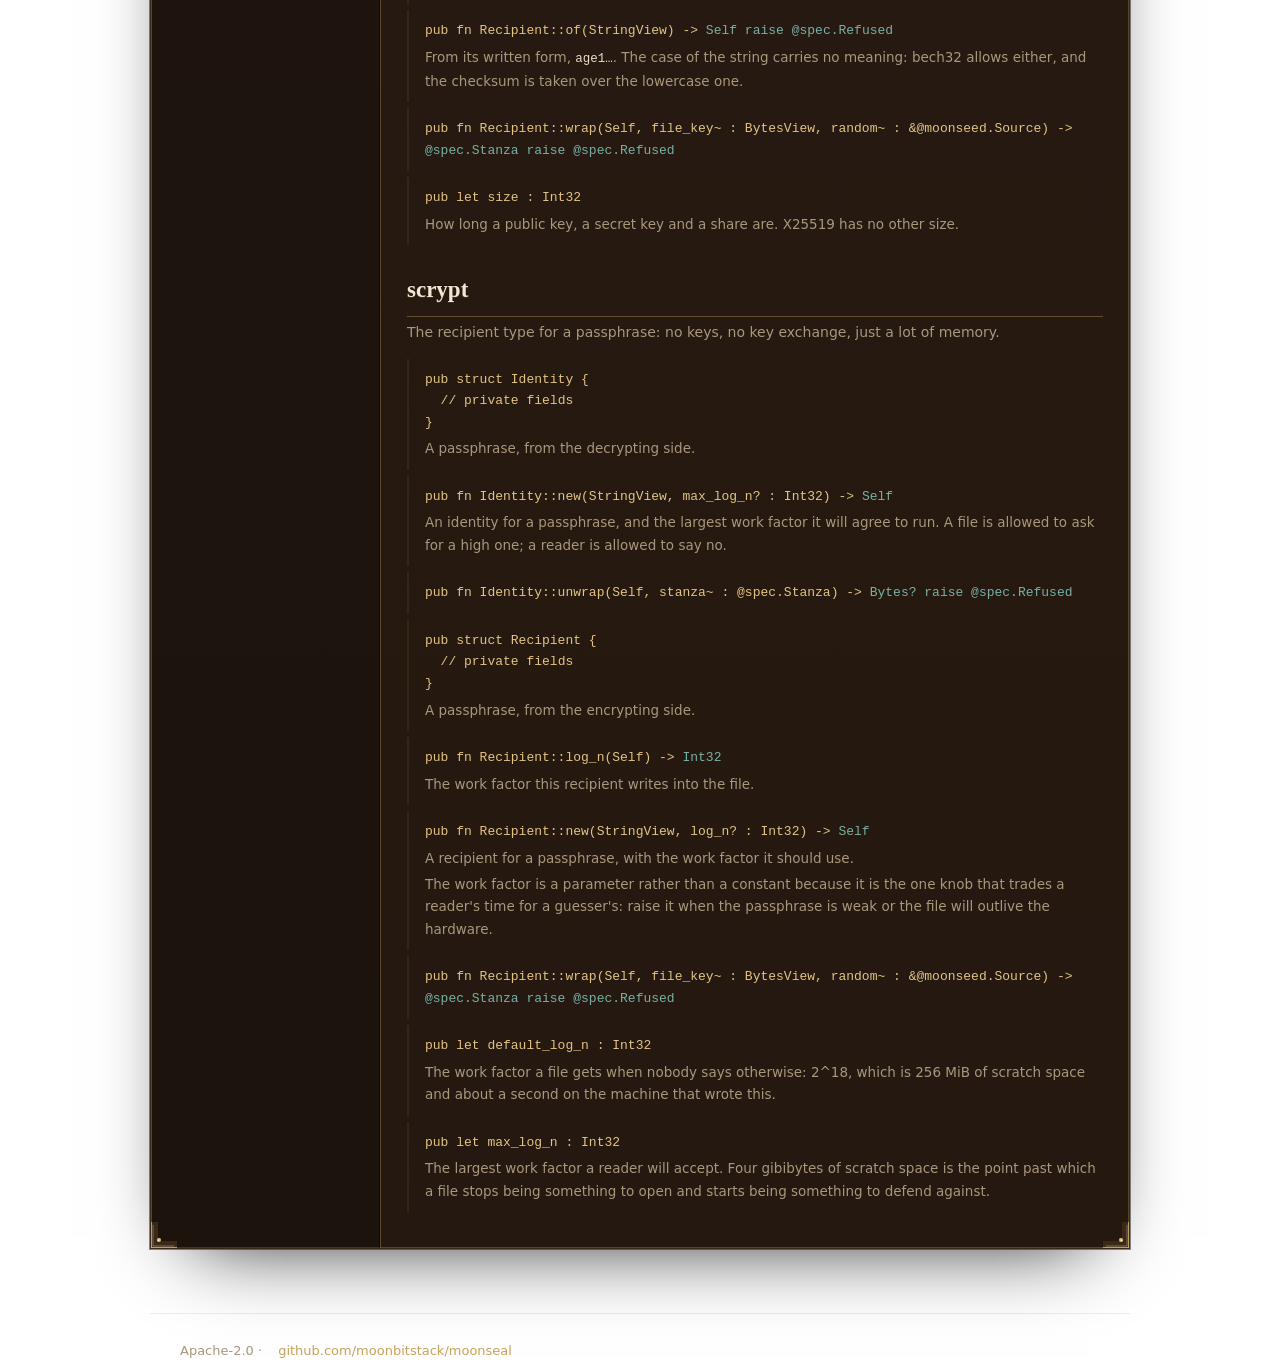
==== commit f83f9af8: "fixed(moonseal): the API page keeps a description when `#derive` follows the doc comment. Signed-off" ====
--- a/docs/index.html
+++ b/docs/index.html
@@ -185,7 +185,7 @@
   Key(want~ : Int32, got~ : Int32)
   Random(@moonseed.Unavailable)
   Limit(want~ : Int32, got~ : Int32)
-} derive(Eq, @debug.Debug)</div><div class="d">Why this library would not do what it was asked.</div><div class="d">The variants are the places a file can stop being a file: the header does not say what the format says it says, a stanza of a known type does not either, the MAC over the header does not check out, no identity opened any stanza, a payload chunk did not authenticate, the text was not the armor it claimed to be, a key is not the size this format defines, the random source the caller handed in could not give what the file needs, or an input was longer than this library will read.</div><div class="d"><code>at</code> is an offset in bytes from the start of the input the call was given.</div></div>
+}</div><div class="d">Why this library would not do what it was asked.</div><div class="d">The variants are the places a file can stop being a file: the header does not say what the format says it says, a stanza of a known type does not either, the MAC over the header does not check out, no identity opened any stanza, a payload chunk did not authenticate, the text was not the armor it claimed to be, a key is not the size this format defines, the random source the caller handed in could not give what the file needs, or an input was longer than this library will read.</div><div class="d"><code>at</code> is an offset in bytes from the start of the input the call was given.</div></div>
         <div class="fn"><div class="sig">pub fn draw(&amp;@moonseed.Source, Int32) -&gt; <span class="r">Bytes raise Refused</span></div><div class="d"><code>len</code> bytes from <code>random</code>, or the reason it had none as a refusal.</div><div class="d">A recipient type calls this for its ephemeral material, so that a failing source arrives as the one error type every call here raises.</div></div>
       </div>
 
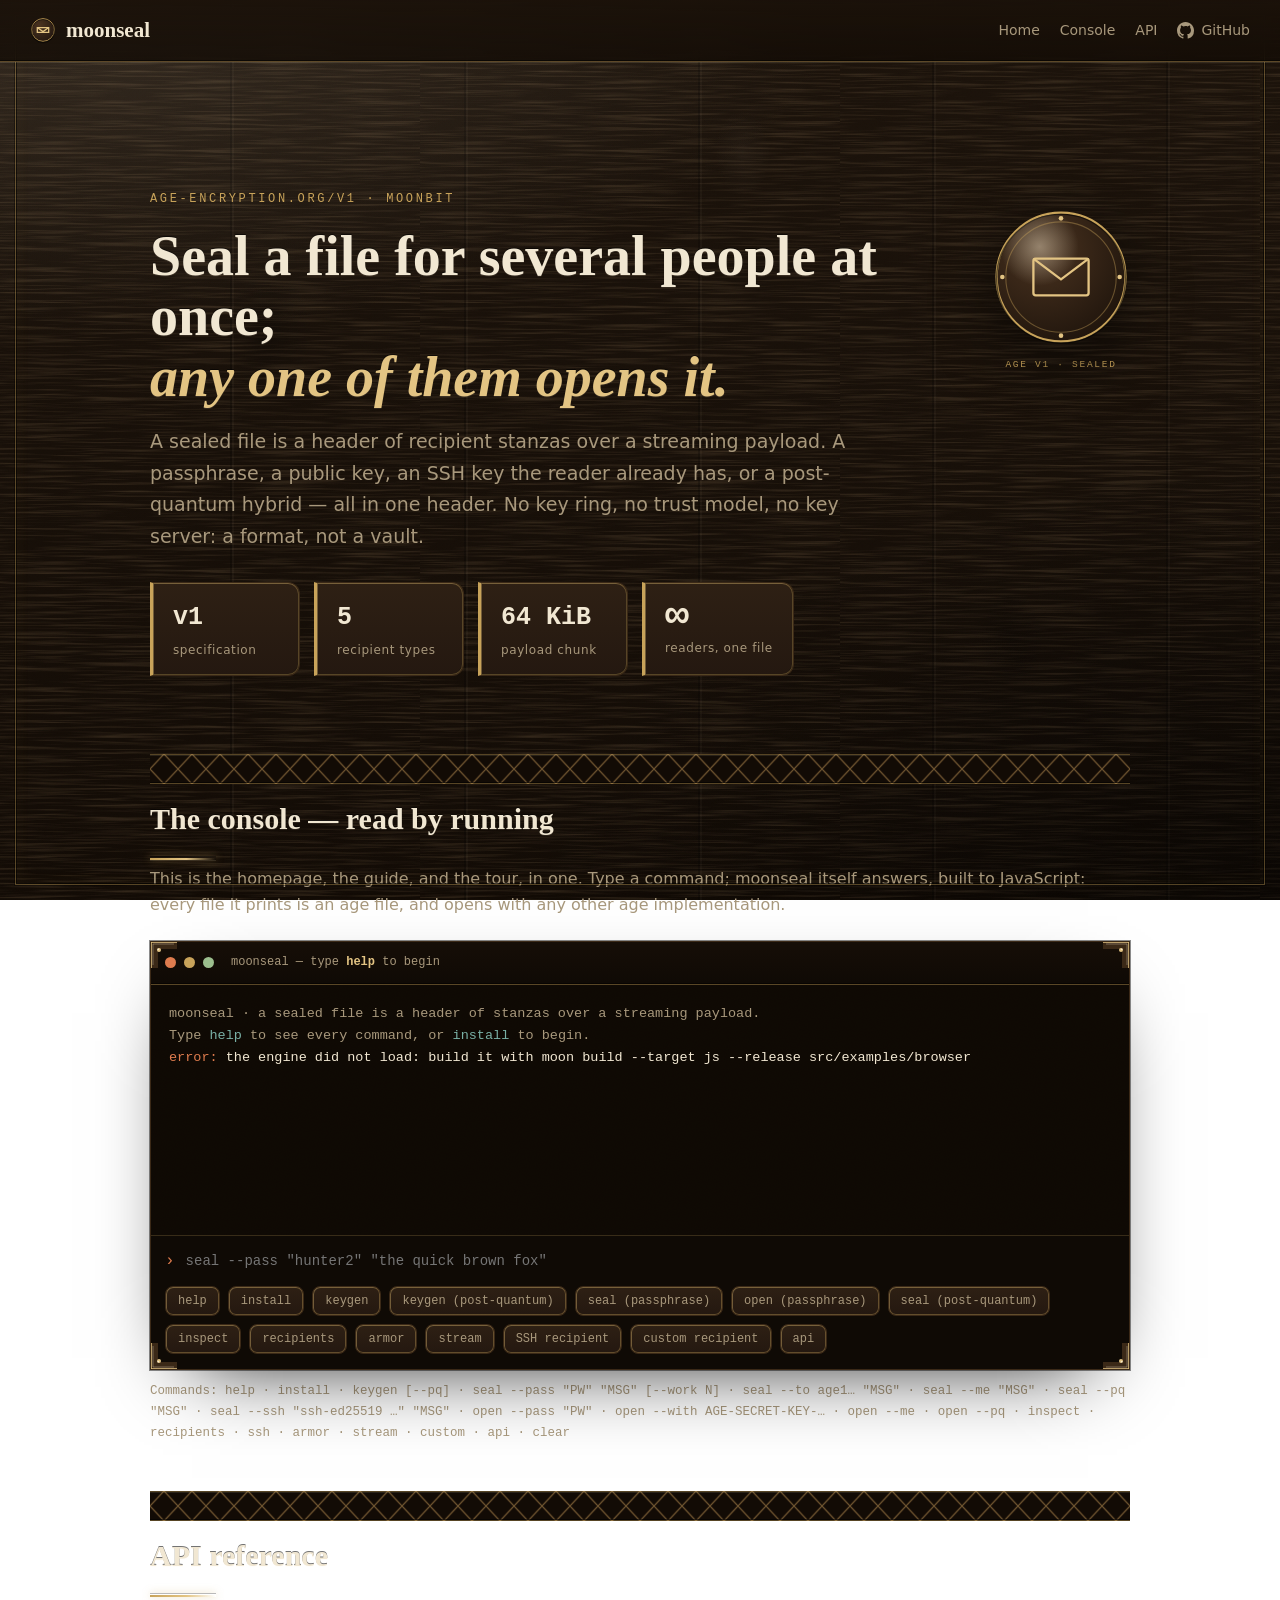
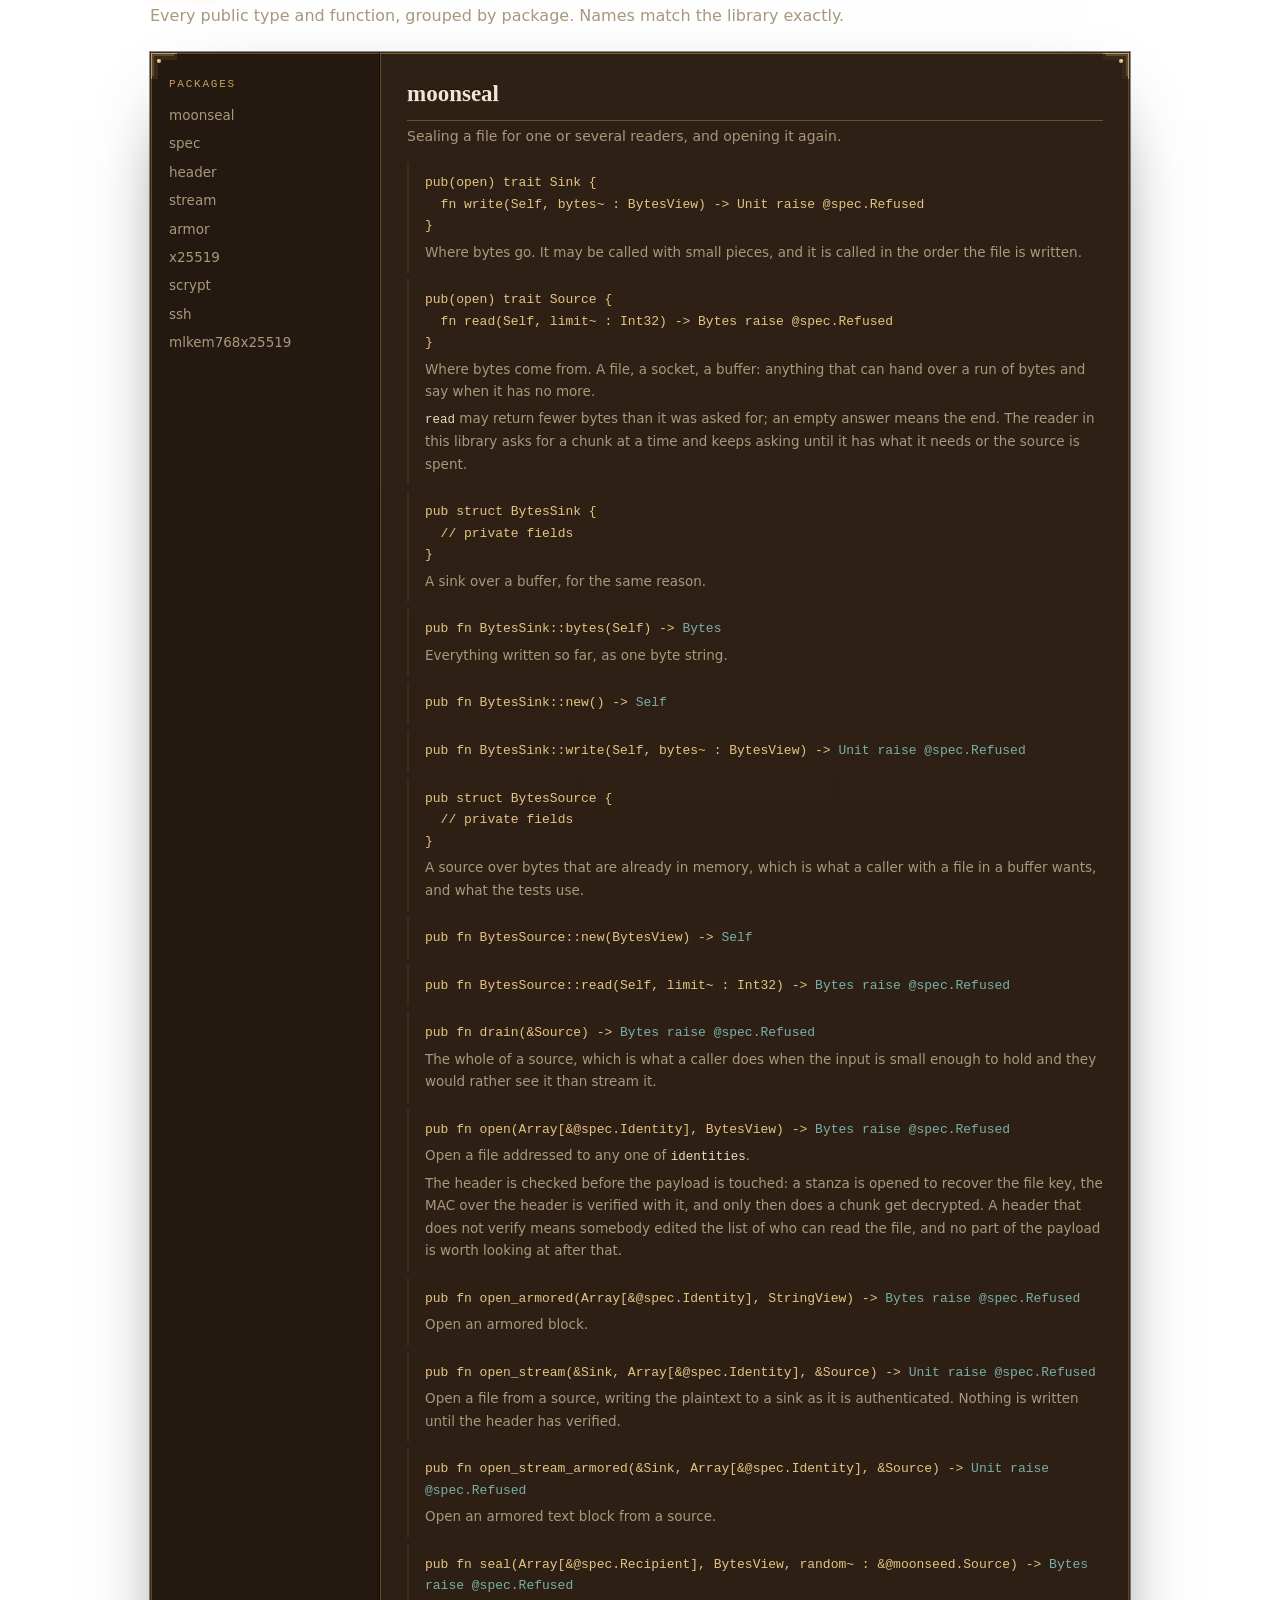
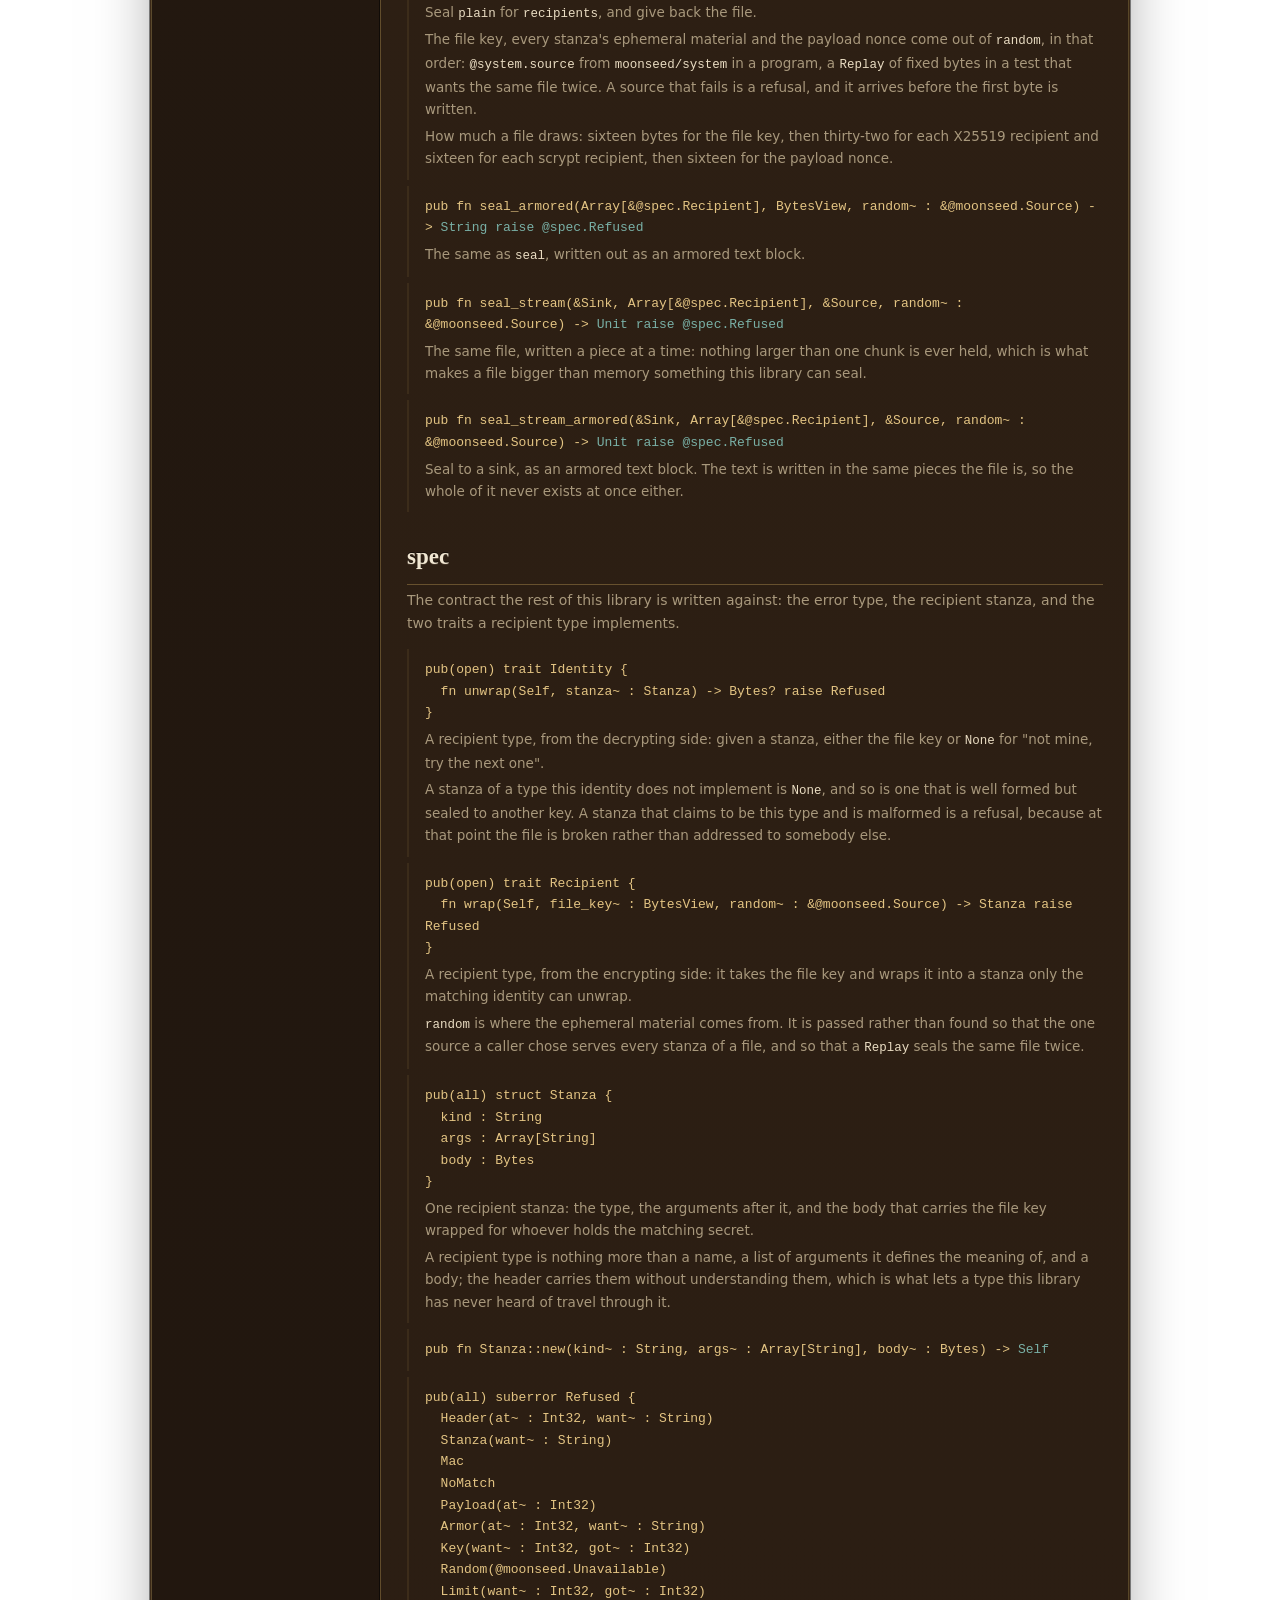
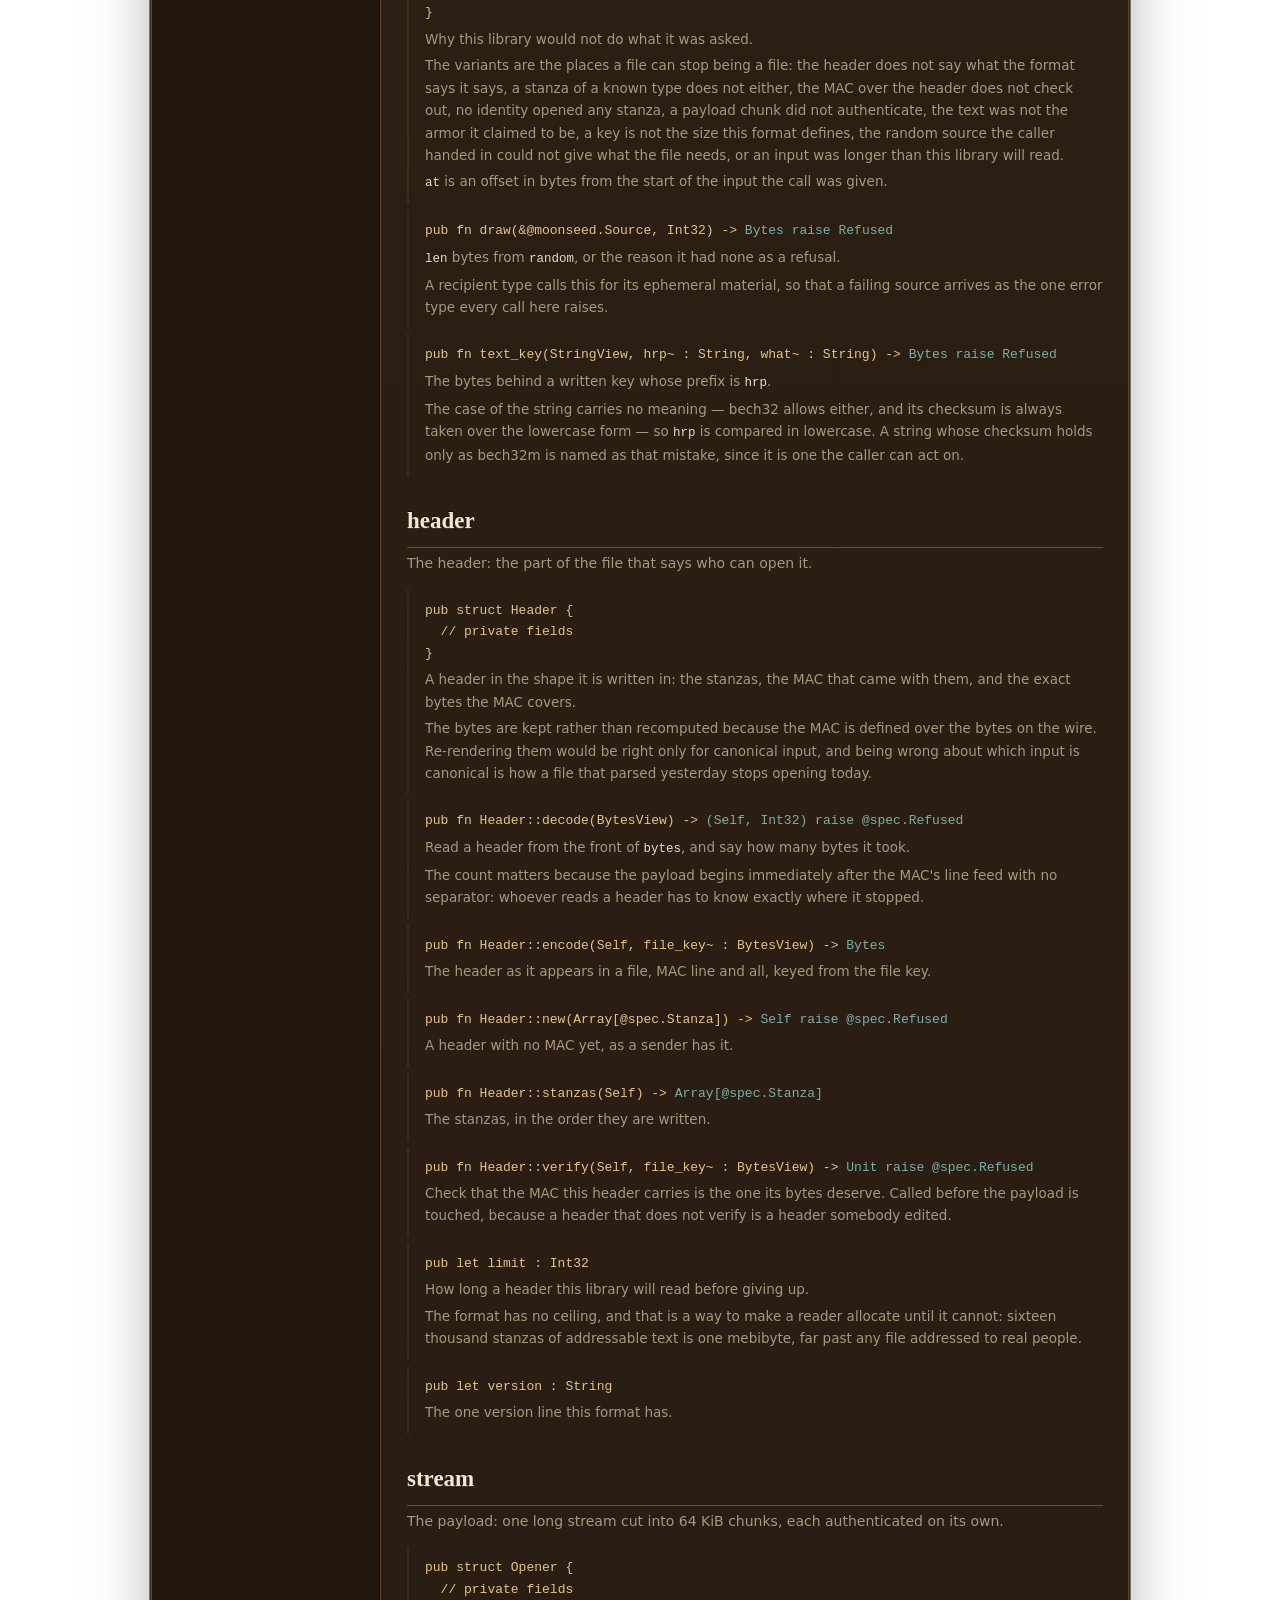
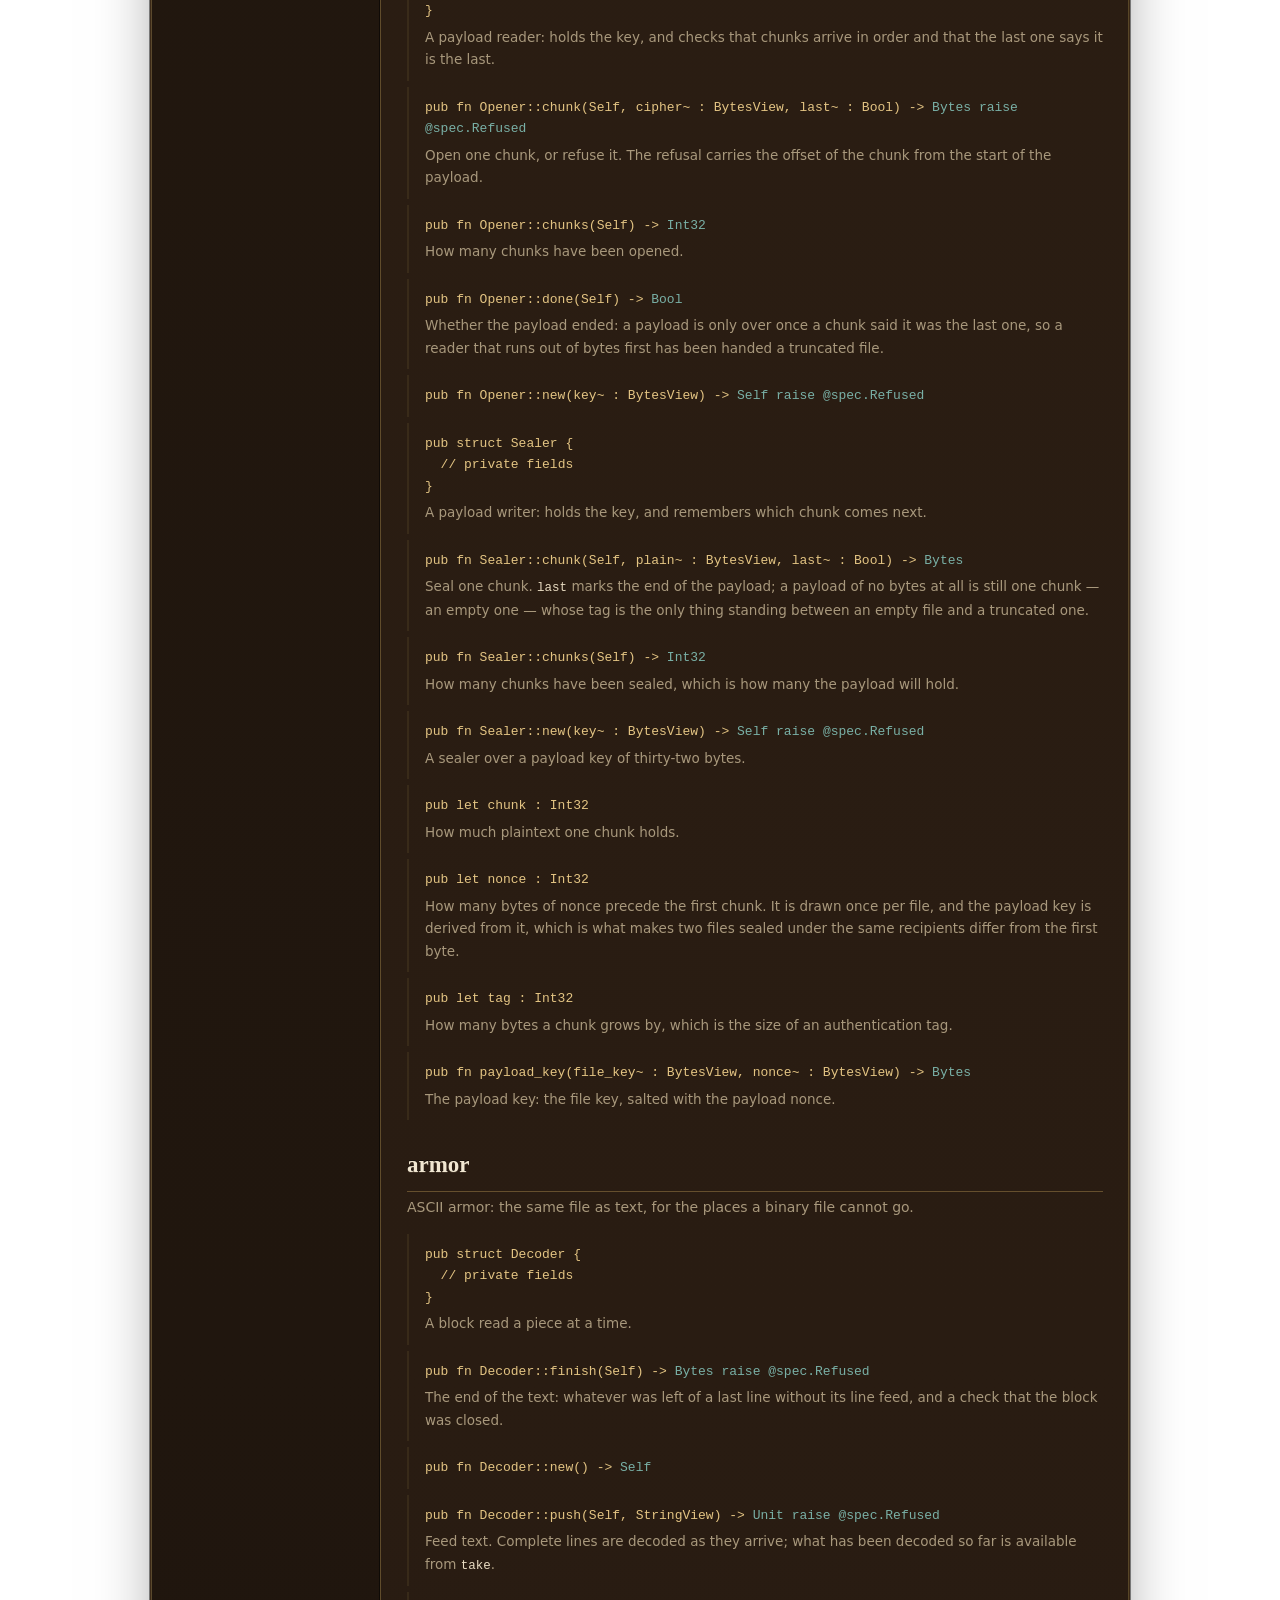
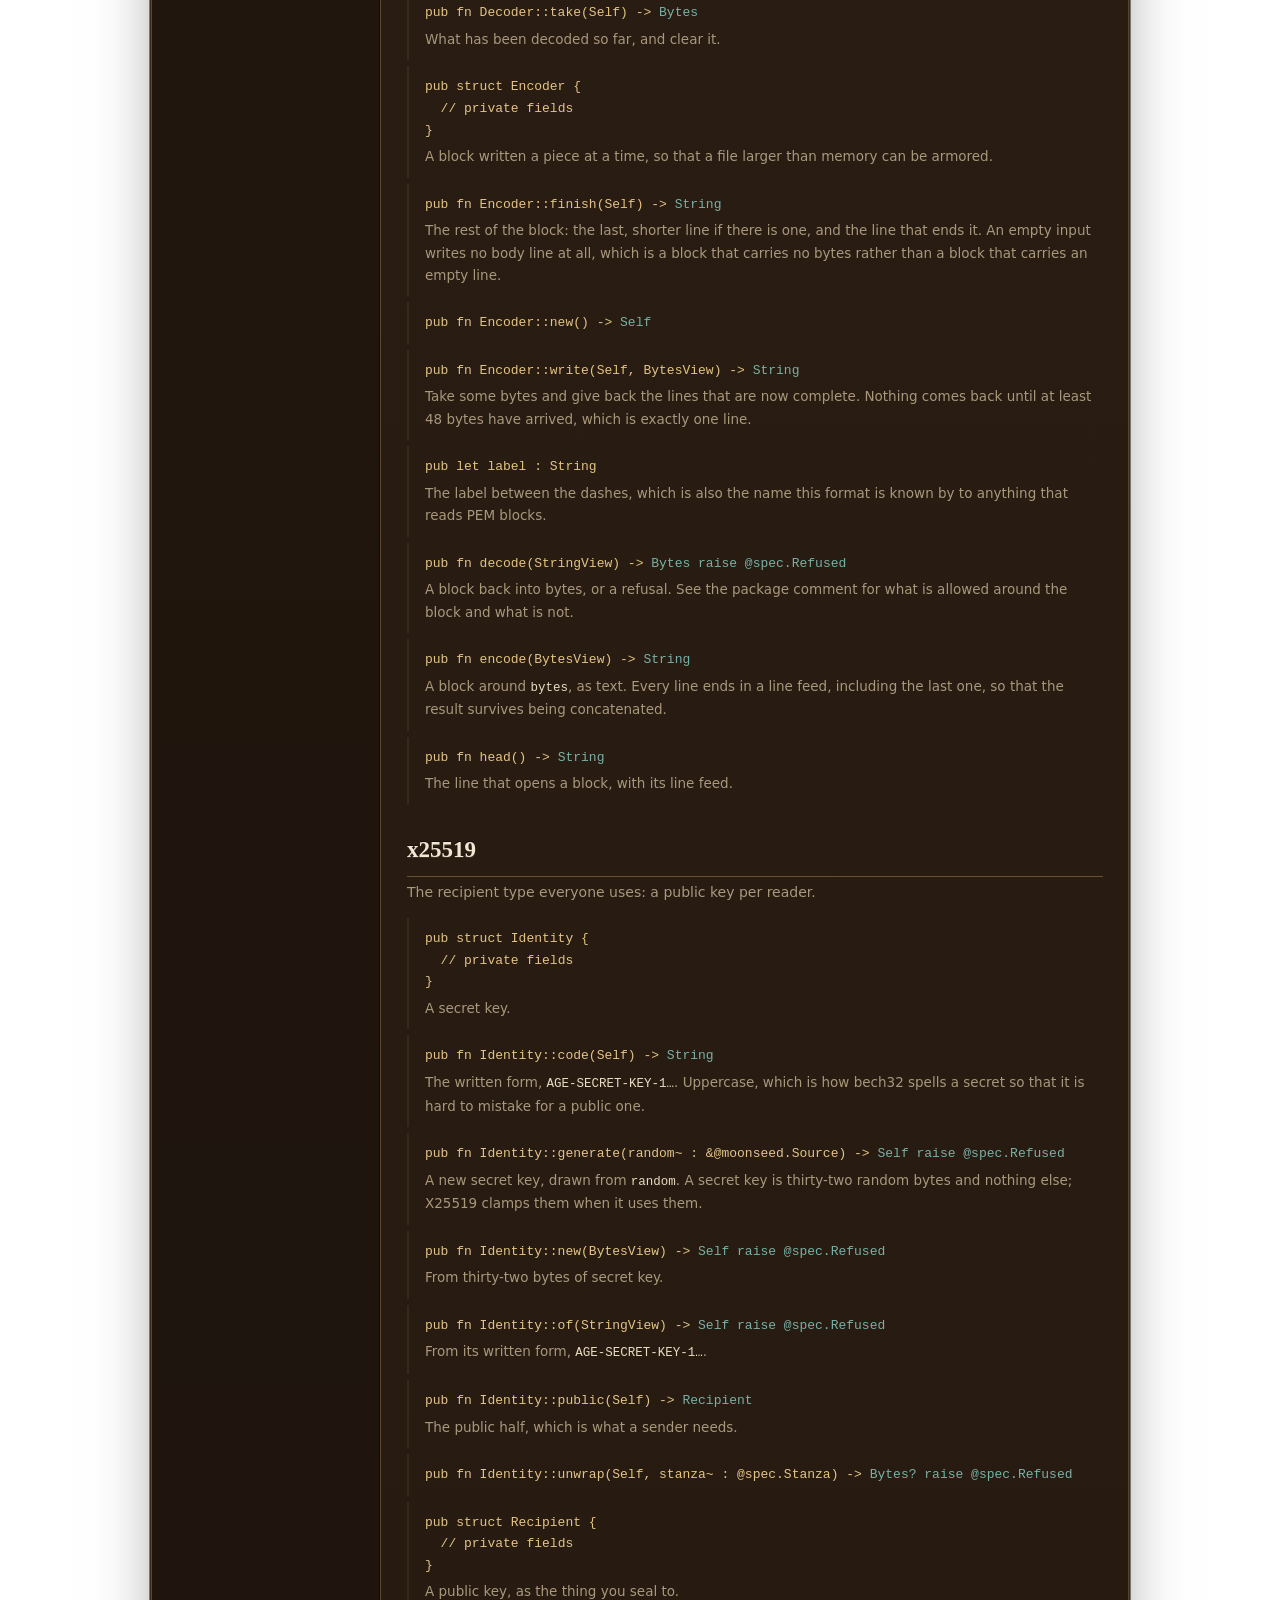
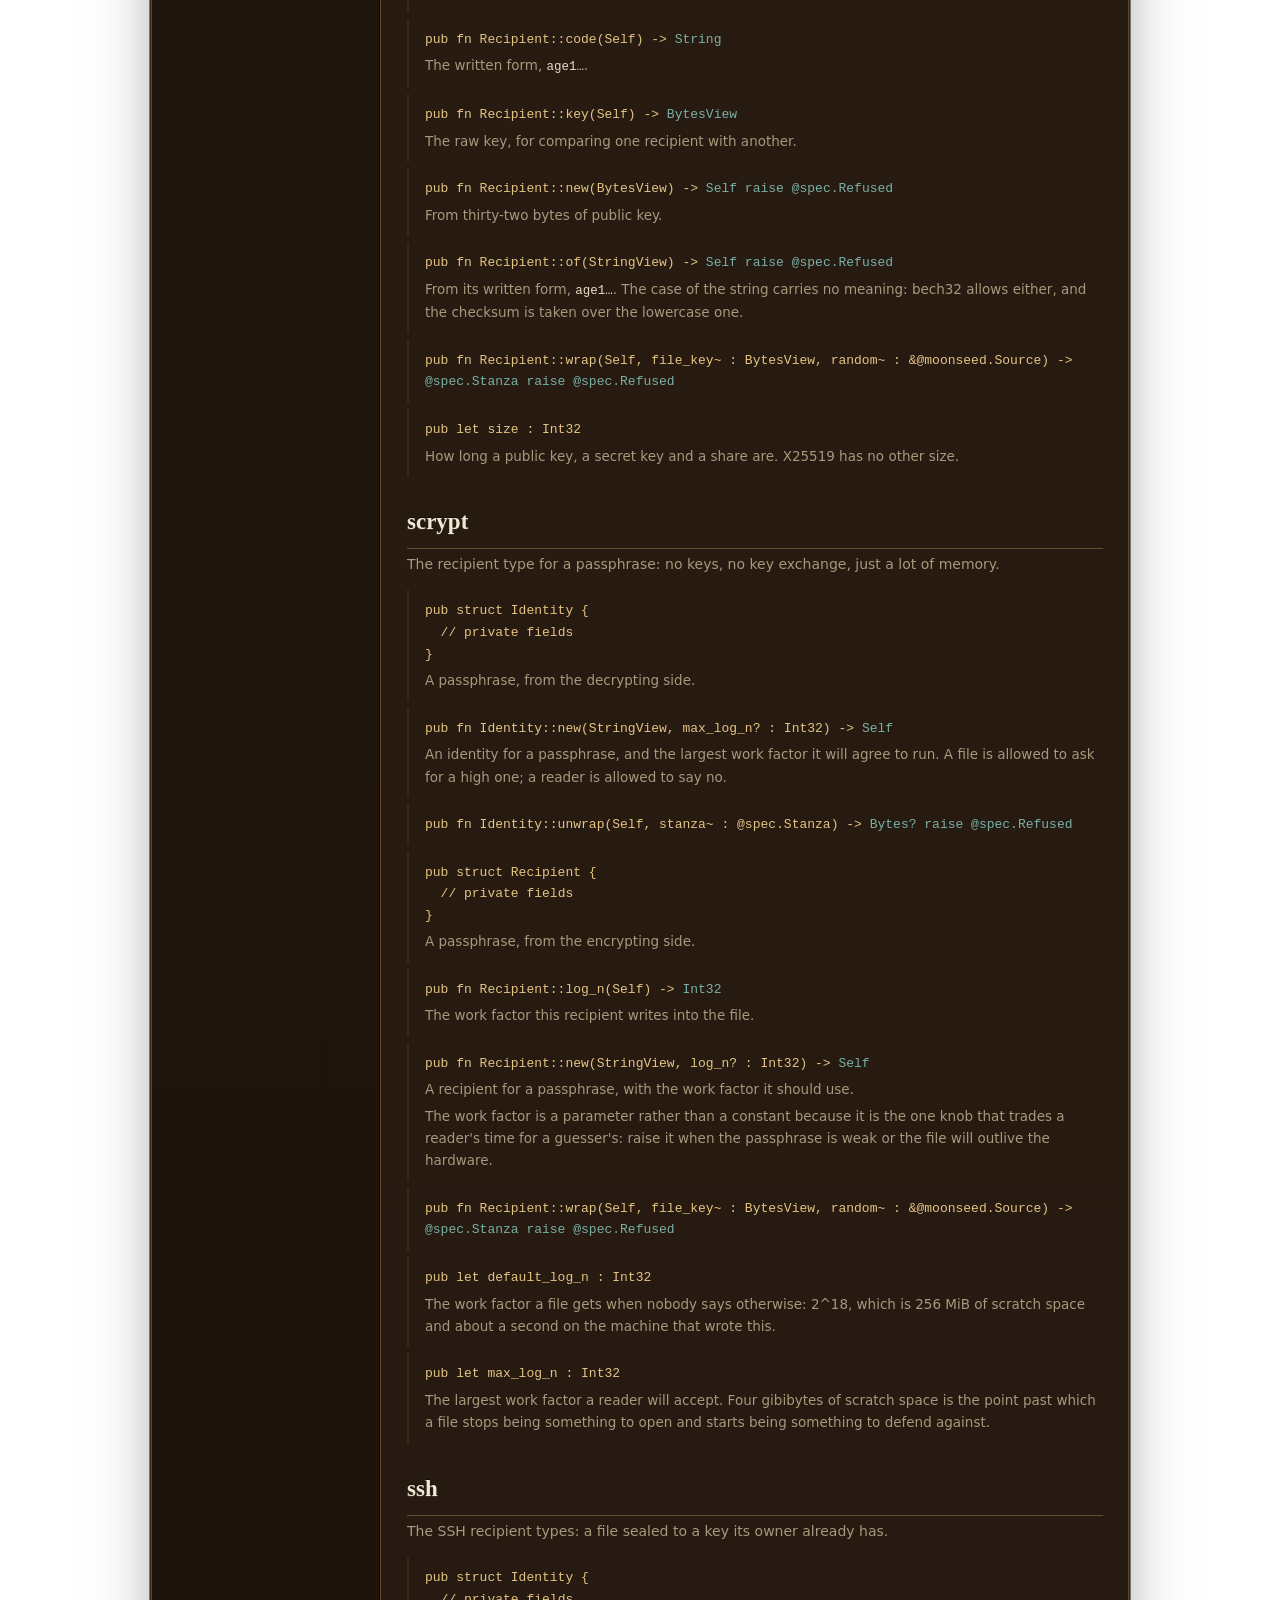
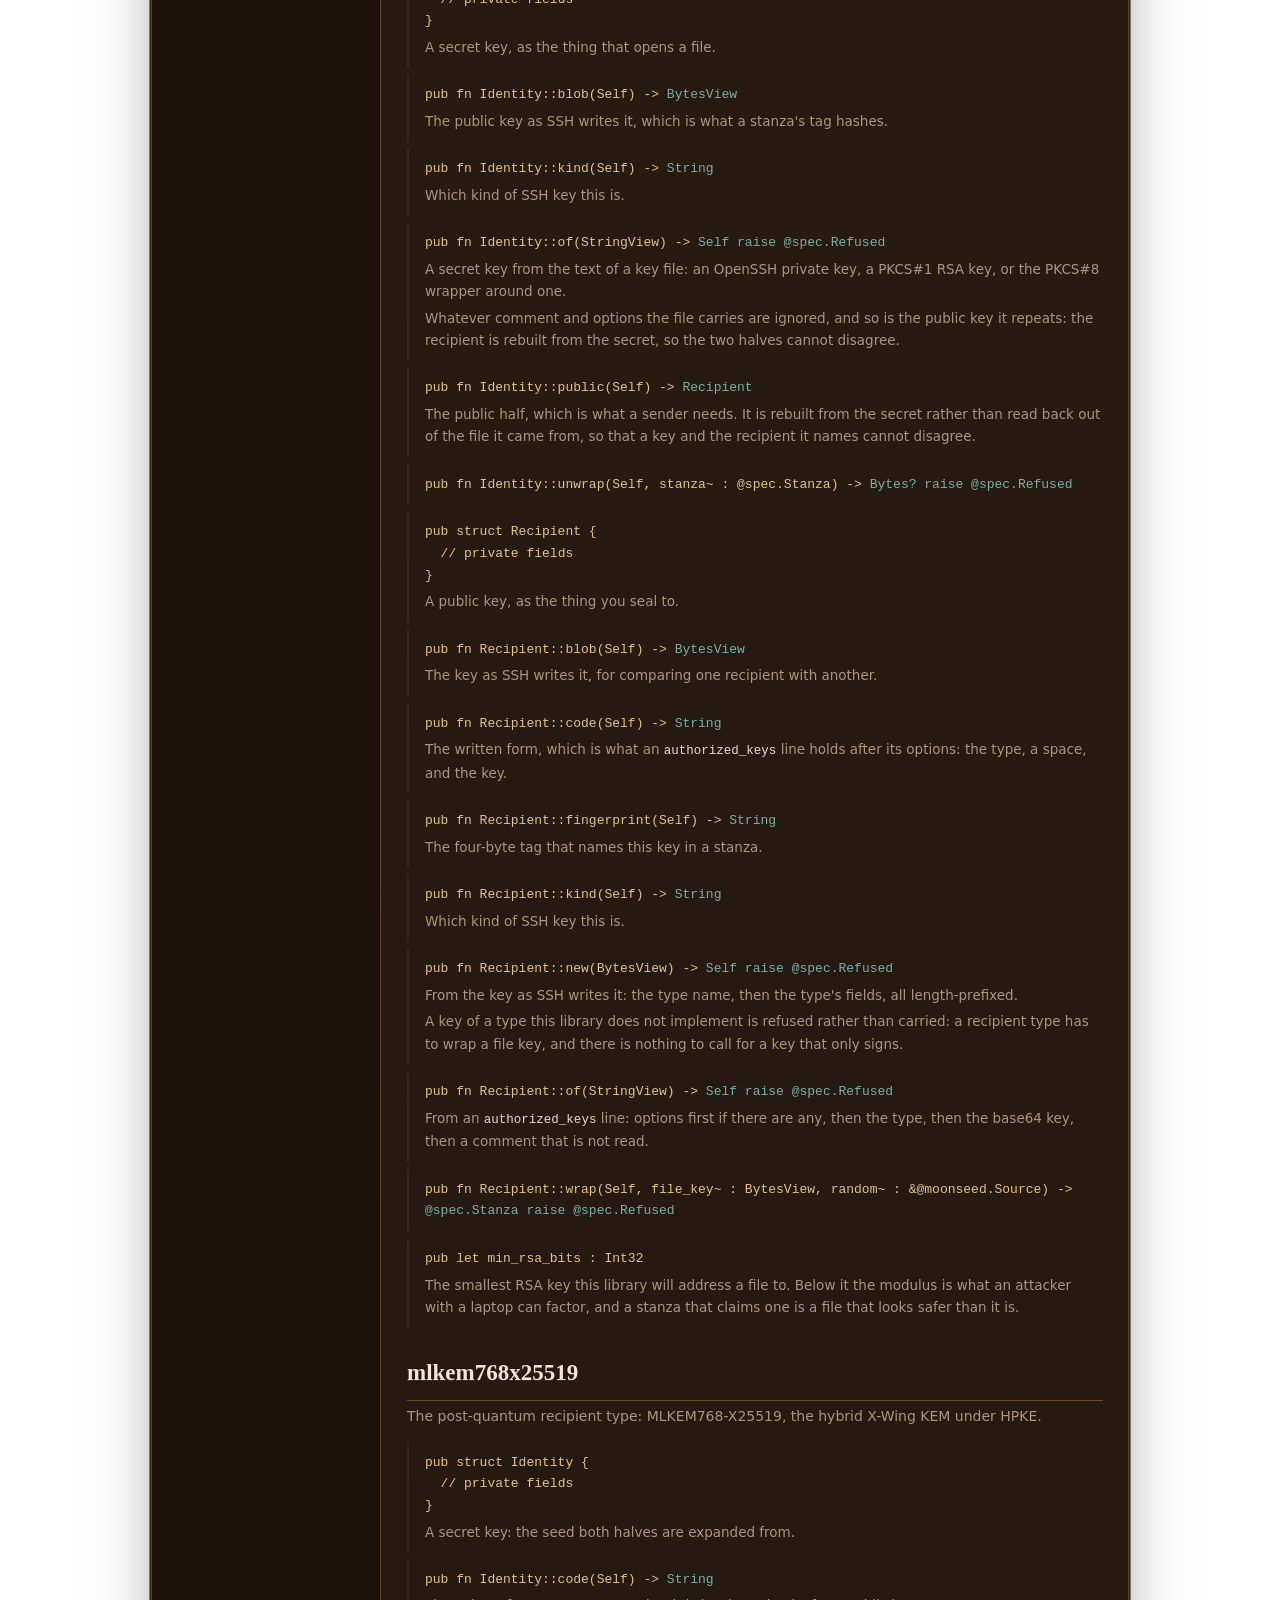
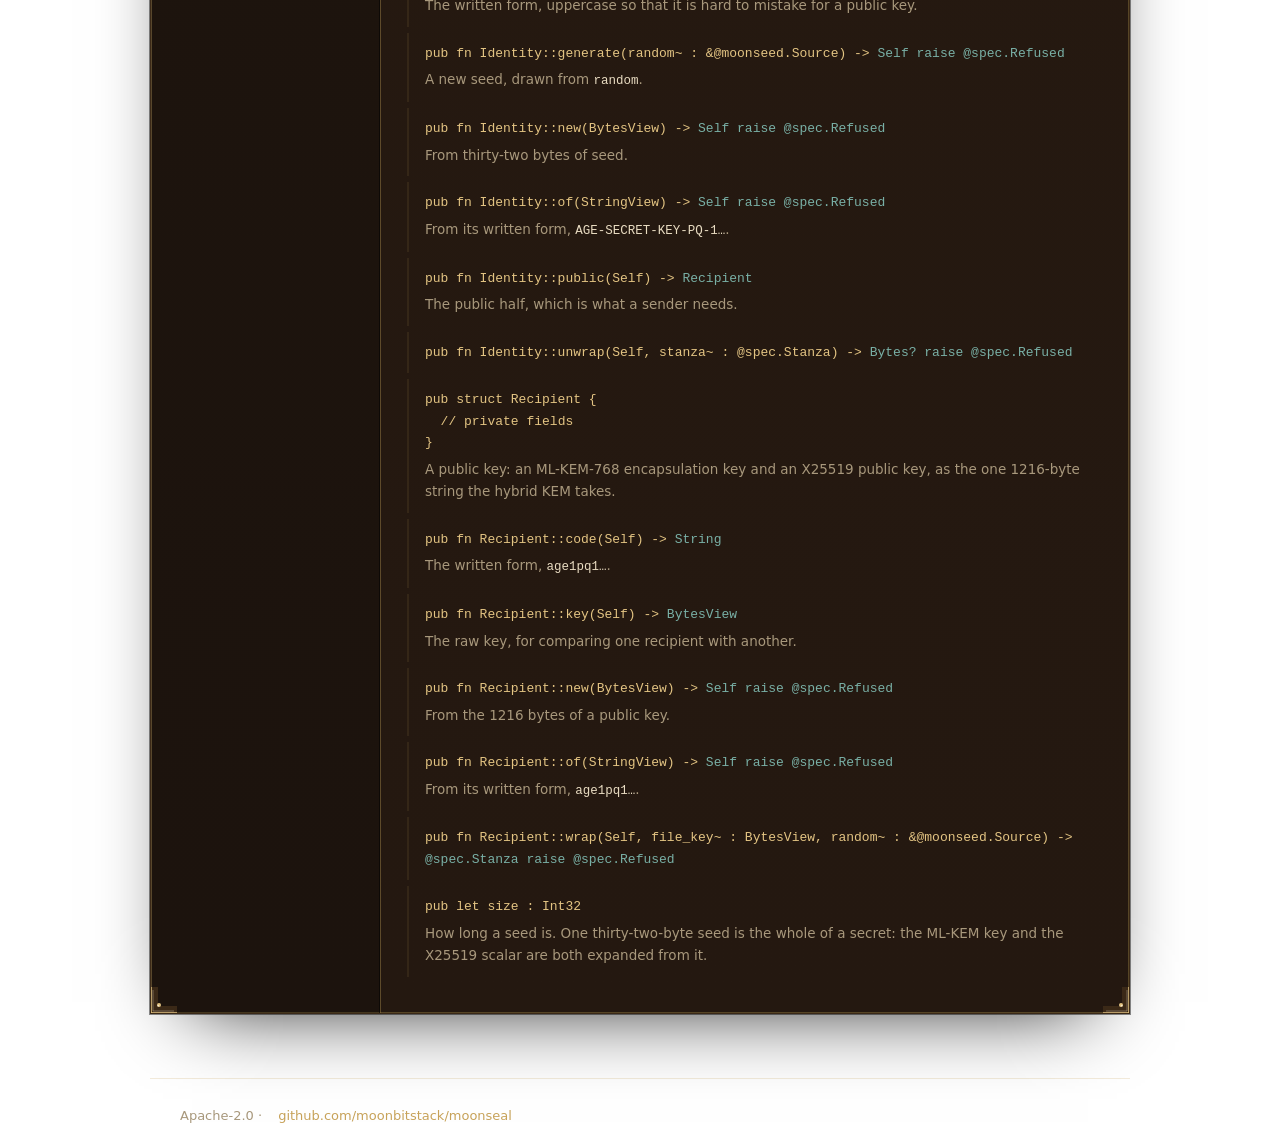
==== commit 502f0049: "docs(moonseal): SSH and post-quantum recipients, on the page and in the README. The page keeps its s" ====
--- a/docs/index.html
+++ b/docs/index.html
@@ -38,10 +38,10 @@
     <div class="hero-text">
       <div class="kicker">age-encryption.org/v1 · MoonBit</div>
       <h1 class="lede">Seal a file for several people at once;<br><em>any one of them opens it.</em></h1>
-      <p class="tagline">A sealed file is a header of recipient stanzas over a streaming payload. No key ring, no trust model, no key server — a format, not a vault.</p>
+      <p class="tagline">A sealed file is a header of recipient stanzas over a streaming payload. A passphrase, a public key, an SSH key the reader already has, or a post-quantum hybrid — all in one header. No key ring, no trust model, no key server: a format, not a vault.</p>
       <div class="stats">
         <div class="chip"><div class="n">v1</div><div class="l">specification</div></div>
-        <div class="chip"><div class="n">2</div><div class="l">recipient types</div></div>
+        <div class="chip"><div class="n">5</div><div class="l">recipient types</div></div>
         <div class="chip"><div class="n">64 KiB</div><div class="l">payload chunk</div></div>
         <div class="chip"><div class="n" style="font-size:40px !important; line-height:1 !important;">∞</div><div class="l">readers, one file</div></div>
       </div>
@@ -91,17 +91,20 @@
       <button data-c='help'>help</button>
       <button data-c='install'>install</button>
       <button data-c='keygen'>keygen</button>
+      <button data-c='keygen --pq'>keygen (post-quantum)</button>
       <button data-c='seal --pass "correct horse" "hello, sealed world"'>seal (passphrase)</button>
       <button data-c='open --pass "correct horse"'>open (passphrase)</button>
+      <button data-c='seal --pq "for after the quantum"'>seal (post-quantum)</button>
       <button data-c='inspect'>inspect</button>
       <button data-c='recipients'>recipients</button>
       <button data-c='armor'>armor</button>
       <button data-c='stream'>stream</button>
+      <button data-c='ssh'>SSH recipient</button>
       <button data-c='custom'>custom recipient</button>
       <button data-c='api'>api</button>
     </div>
   </div>
-  <p class="hint">Commands: help · install · keygen · seal --pass "PW" "MSG" [--work N] · seal --to age1… "MSG" · seal --me "MSG" · open --pass "PW" · open --with AGE-SECRET-KEY-1… · open --me · inspect · recipients · armor · stream · custom · api · clear</p>
+  <p class="hint">Commands: help · install · keygen [--pq] · seal --pass "PW" "MSG" [--work N] · seal --to age1… "MSG" · seal --me "MSG" · seal --pq "MSG" · seal --ssh "ssh-ed25519 …" "MSG" · open --pass "PW" · open --with AGE-SECRET-KEY-… · open --me · open --pq · inspect · recipients · ssh · armor · stream · custom · api · clear</p>
 
   <!-- 镂空花格 divider -->
   <div class="lattice-div" aria-hidden="true"></div>
@@ -123,6 +126,8 @@
       <a href="#pkg-armor">armor</a>
       <a href="#pkg-x25519">x25519</a>
       <a href="#pkg-scrypt">scrypt</a>
+      <a href="#pkg-ssh">ssh</a>
+      <a href="#pkg-mlkem768x25519">mlkem768x25519</a>
 <!-- /generated:nav -->
      </div>
     </nav>
@@ -187,6 +192,7 @@
   Limit(want~ : Int32, got~ : Int32)
 }</div><div class="d">Why this library would not do what it was asked.</div><div class="d">The variants are the places a file can stop being a file: the header does not say what the format says it says, a stanza of a known type does not either, the MAC over the header does not check out, no identity opened any stanza, a payload chunk did not authenticate, the text was not the armor it claimed to be, a key is not the size this format defines, the random source the caller handed in could not give what the file needs, or an input was longer than this library will read.</div><div class="d"><code>at</code> is an offset in bytes from the start of the input the call was given.</div></div>
         <div class="fn"><div class="sig">pub fn draw(&amp;@moonseed.Source, Int32) -&gt; <span class="r">Bytes raise Refused</span></div><div class="d"><code>len</code> bytes from <code>random</code>, or the reason it had none as a refusal.</div><div class="d">A recipient type calls this for its ephemeral material, so that a failing source arrives as the one error type every call here raises.</div></div>
+        <div class="fn"><div class="sig">pub fn text_key(StringView, hrp~ : String, what~ : String) -&gt; <span class="r">Bytes raise Refused</span></div><div class="d">The bytes behind a written key whose prefix is <code>hrp</code>.</div><div class="d">The case of the string carries no meaning — bech32 allows either, and its checksum is always taken over the lowercase form — so <code>hrp</code> is compared in lowercase. A string whose checksum holds only as bech32m is named as that mistake, since it is one the caller can act on.</div></div>
       </div>
 
       <div class="pkg" id="pkg-header">
@@ -288,6 +294,53 @@
         <div class="fn"><div class="sig">pub let default_log_n : Int32</div><div class="d">The work factor a file gets when nobody says otherwise: 2^18, which is 256 MiB of scratch space and about a second on the machine that wrote this.</div></div>
         <div class="fn"><div class="sig">pub let max_log_n : Int32</div><div class="d">The largest work factor a reader will accept. Four gibibytes of scratch space is the point past which a file stops being something to open and starts being something to defend against.</div></div>
       </div>
+
+      <div class="pkg" id="pkg-ssh">
+        <h3>ssh</h3>
+        <p class="desc">The SSH recipient types: a file sealed to a key its owner already has.</p>
+        <div class="fn"><div class="sig">pub struct Identity {
+  // private fields
+}</div><div class="d">A secret key, as the thing that opens a file.</div></div>
+        <div class="fn"><div class="sig">pub fn Identity::blob(Self) -&gt; <span class="r">BytesView</span></div><div class="d">The public key as SSH writes it, which is what a stanza's tag hashes.</div></div>
+        <div class="fn"><div class="sig">pub fn Identity::kind(Self) -&gt; <span class="r">String</span></div><div class="d">Which kind of SSH key this is.</div></div>
+        <div class="fn"><div class="sig">pub fn Identity::of(StringView) -&gt; <span class="r">Self raise @spec.Refused</span></div><div class="d">A secret key from the text of a key file: an OpenSSH private key, a PKCS#1 RSA key, or the PKCS#8 wrapper around one.</div><div class="d">Whatever comment and options the file carries are ignored, and so is the public key it repeats: the recipient is rebuilt from the secret, so the two halves cannot disagree.</div></div>
+        <div class="fn"><div class="sig">pub fn Identity::public(Self) -&gt; <span class="r">Recipient</span></div><div class="d">The public half, which is what a sender needs. It is rebuilt from the secret rather than read back out of the file it came from, so that a key and the recipient it names cannot disagree.</div></div>
+        <div class="fn"><div class="sig">pub fn Identity::unwrap(Self, stanza~ : @spec.Stanza) -&gt; <span class="r">Bytes? raise @spec.Refused</span></div></div>
+        <div class="fn"><div class="sig">pub struct Recipient {
+  // private fields
+}</div><div class="d">A public key, as the thing you seal to.</div></div>
+        <div class="fn"><div class="sig">pub fn Recipient::blob(Self) -&gt; <span class="r">BytesView</span></div><div class="d">The key as SSH writes it, for comparing one recipient with another.</div></div>
+        <div class="fn"><div class="sig">pub fn Recipient::code(Self) -&gt; <span class="r">String</span></div><div class="d">The written form, which is what an <code>authorized_keys</code> line holds after its options: the type, a space, and the key.</div></div>
+        <div class="fn"><div class="sig">pub fn Recipient::fingerprint(Self) -&gt; <span class="r">String</span></div><div class="d">The four-byte tag that names this key in a stanza.</div></div>
+        <div class="fn"><div class="sig">pub fn Recipient::kind(Self) -&gt; <span class="r">String</span></div><div class="d">Which kind of SSH key this is. </div></div>
+        <div class="fn"><div class="sig">pub fn Recipient::new(BytesView) -&gt; <span class="r">Self raise @spec.Refused</span></div><div class="d">From the key as SSH writes it: the type name, then the type's fields, all length-prefixed.</div><div class="d">A key of a type this library does not implement is refused rather than carried: a recipient type has to wrap a file key, and there is nothing to call for a key that only signs.</div></div>
+        <div class="fn"><div class="sig">pub fn Recipient::of(StringView) -&gt; <span class="r">Self raise @spec.Refused</span></div><div class="d">From an <code>authorized_keys</code> line: options first if there are any, then the type, then the base64 key, then a comment that is not read.</div></div>
+        <div class="fn"><div class="sig">pub fn Recipient::wrap(Self, file_key~ : BytesView, random~ : &amp;@moonseed.Source) -&gt; <span class="r">@spec.Stanza raise @spec.Refused</span></div></div>
+        <div class="fn"><div class="sig">pub let min_rsa_bits : Int32</div><div class="d">The smallest RSA key this library will address a file to. Below it the modulus is what an attacker with a laptop can factor, and a stanza that claims one is a file that looks safer than it is.</div></div>
+      </div>
+
+      <div class="pkg" id="pkg-mlkem768x25519">
+        <h3>mlkem768x25519</h3>
+        <p class="desc">The post-quantum recipient type: MLKEM768-X25519, the hybrid X-Wing KEM under HPKE.</p>
+        <div class="fn"><div class="sig">pub struct Identity {
+  // private fields
+}</div><div class="d">A secret key: the seed both halves are expanded from.</div></div>
+        <div class="fn"><div class="sig">pub fn Identity::code(Self) -&gt; <span class="r">String</span></div><div class="d">The written form, uppercase so that it is hard to mistake for a public key.</div></div>
+        <div class="fn"><div class="sig">pub fn Identity::generate(random~ : &amp;@moonseed.Source) -&gt; <span class="r">Self raise @spec.Refused</span></div><div class="d">A new seed, drawn from <code>random</code>.</div></div>
+        <div class="fn"><div class="sig">pub fn Identity::new(BytesView) -&gt; <span class="r">Self raise @spec.Refused</span></div><div class="d">From thirty-two bytes of seed.</div></div>
+        <div class="fn"><div class="sig">pub fn Identity::of(StringView) -&gt; <span class="r">Self raise @spec.Refused</span></div><div class="d">From its written form, <code>AGE-SECRET-KEY-PQ-1…</code>.</div></div>
+        <div class="fn"><div class="sig">pub fn Identity::public(Self) -&gt; <span class="r">Recipient</span></div><div class="d">The public half, which is what a sender needs.</div></div>
+        <div class="fn"><div class="sig">pub fn Identity::unwrap(Self, stanza~ : @spec.Stanza) -&gt; <span class="r">Bytes? raise @spec.Refused</span></div></div>
+        <div class="fn"><div class="sig">pub struct Recipient {
+  // private fields
+}</div><div class="d">A public key: an ML-KEM-768 encapsulation key and an X25519 public key, as the one 1216-byte string the hybrid KEM takes.</div></div>
+        <div class="fn"><div class="sig">pub fn Recipient::code(Self) -&gt; <span class="r">String</span></div><div class="d">The written form, <code>age1pq1…</code>.</div></div>
+        <div class="fn"><div class="sig">pub fn Recipient::key(Self) -&gt; <span class="r">BytesView</span></div><div class="d">The raw key, for comparing one recipient with another.</div></div>
+        <div class="fn"><div class="sig">pub fn Recipient::new(BytesView) -&gt; <span class="r">Self raise @spec.Refused</span></div><div class="d">From the 1216 bytes of a public key.</div></div>
+        <div class="fn"><div class="sig">pub fn Recipient::of(StringView) -&gt; <span class="r">Self raise @spec.Refused</span></div><div class="d">From its written form, <code>age1pq1…</code>.</div></div>
+        <div class="fn"><div class="sig">pub fn Recipient::wrap(Self, file_key~ : BytesView, random~ : &amp;@moonseed.Source) -&gt; <span class="r">@spec.Stanza raise @spec.Refused</span></div></div>
+        <div class="fn"><div class="sig">pub let size : Int32</div><div class="d">How long a seed is. One thirty-two-byte seed is the whole of a secret: the ML-KEM key and the X25519 scalar are both expanded from it.</div></div>
+      </div>
 <!-- /generated:api -->
     </div>
   </div>
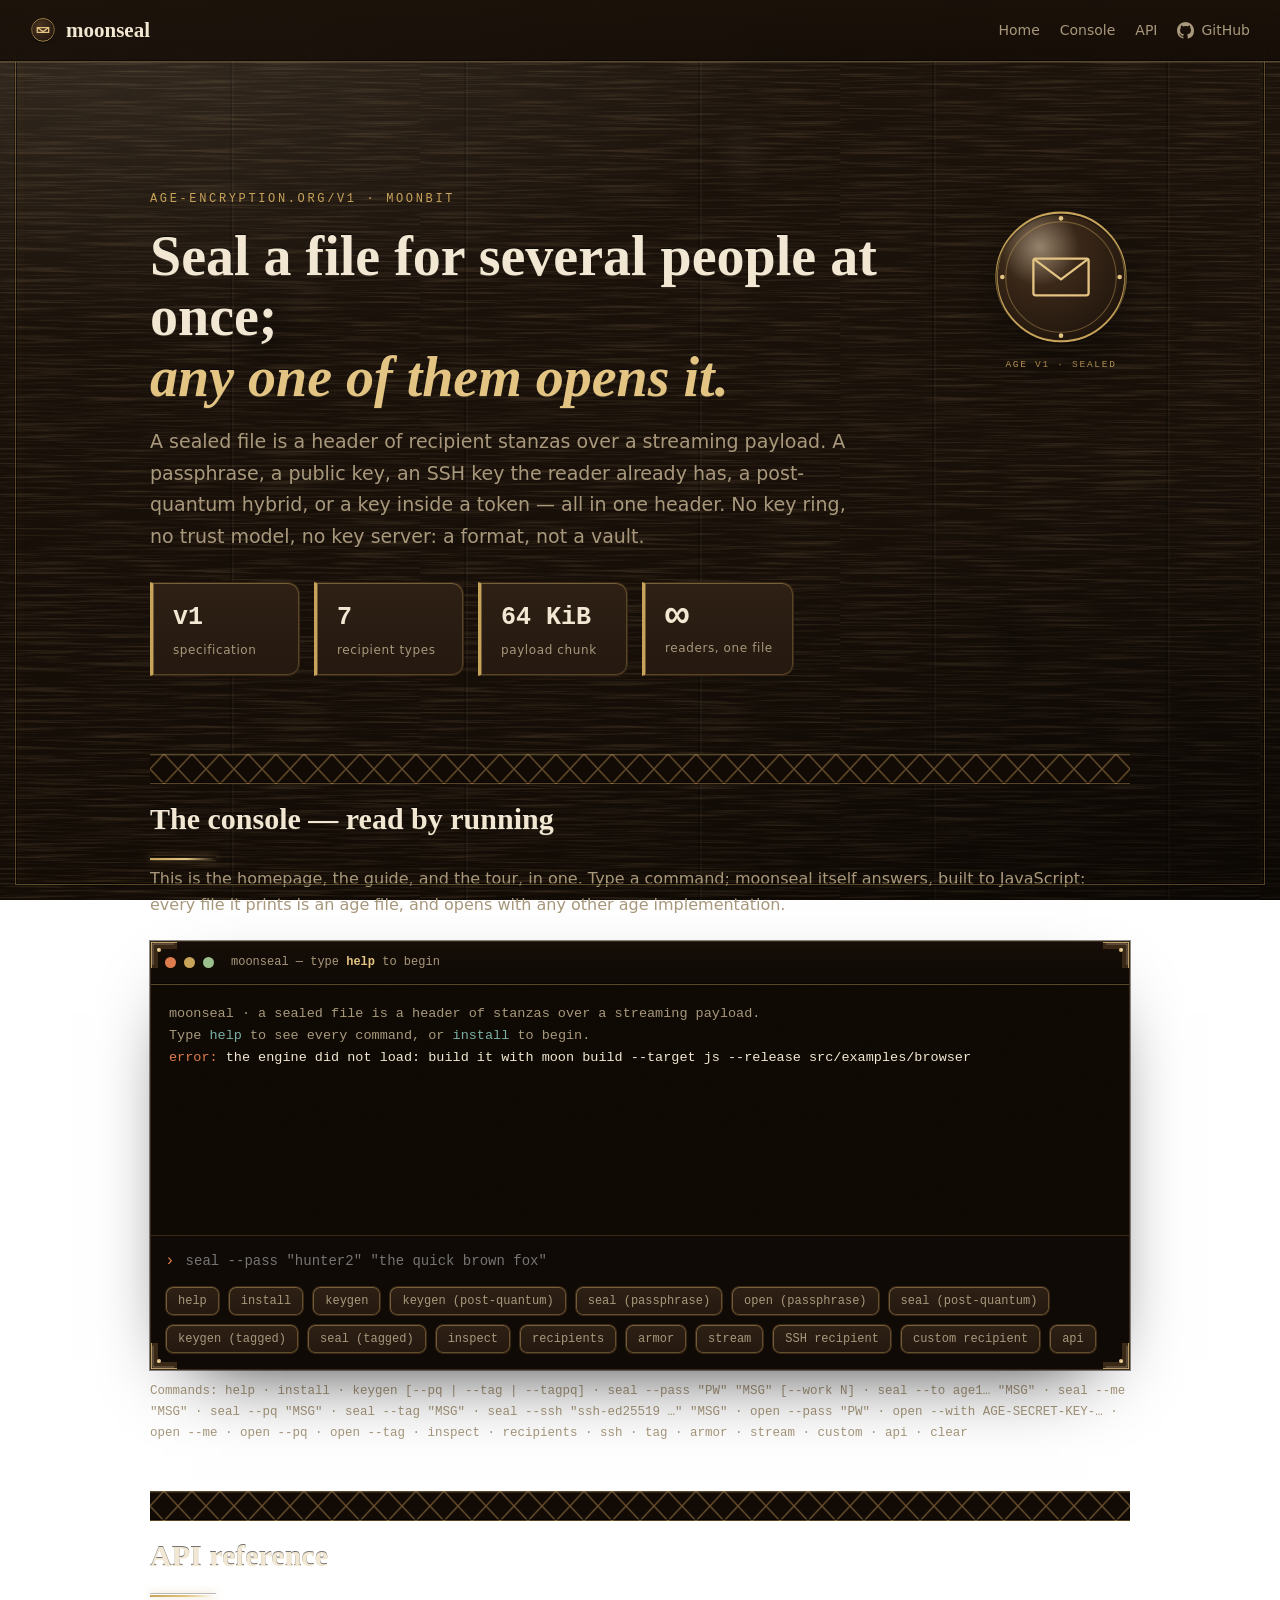
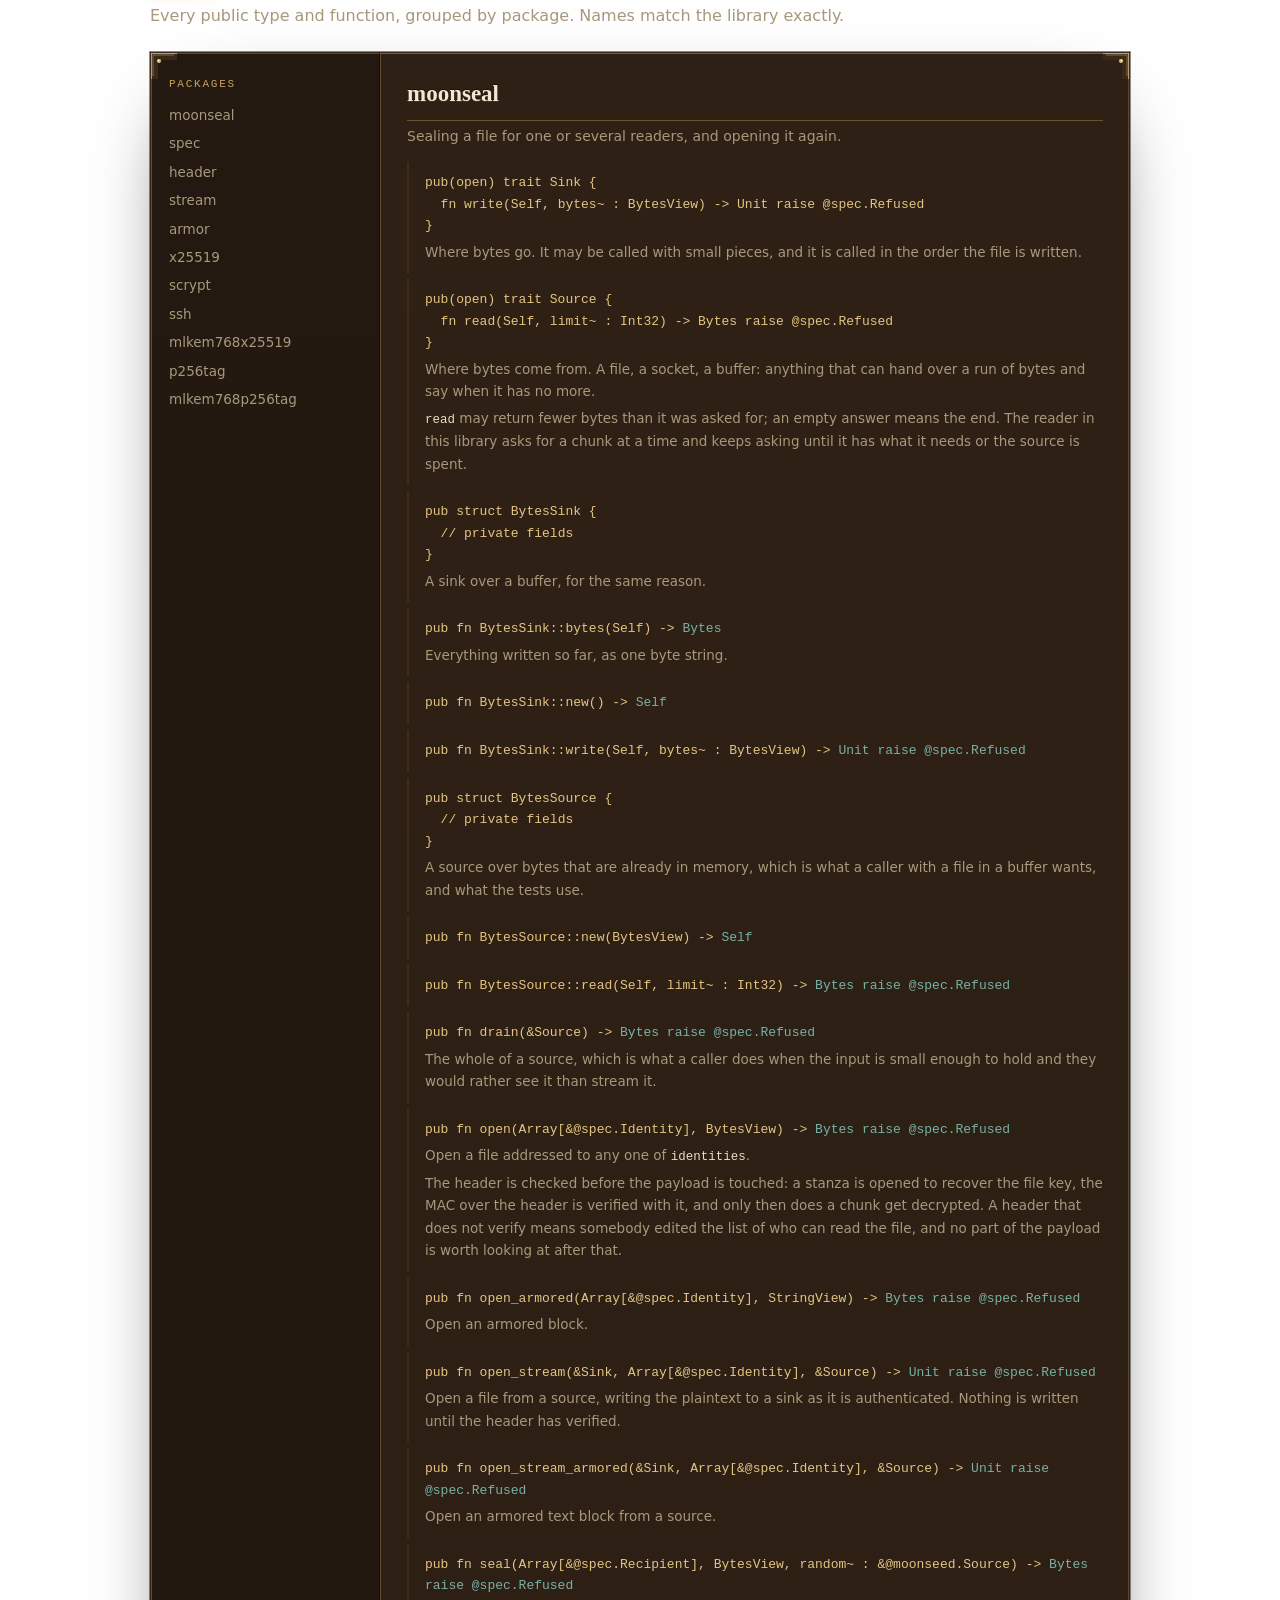
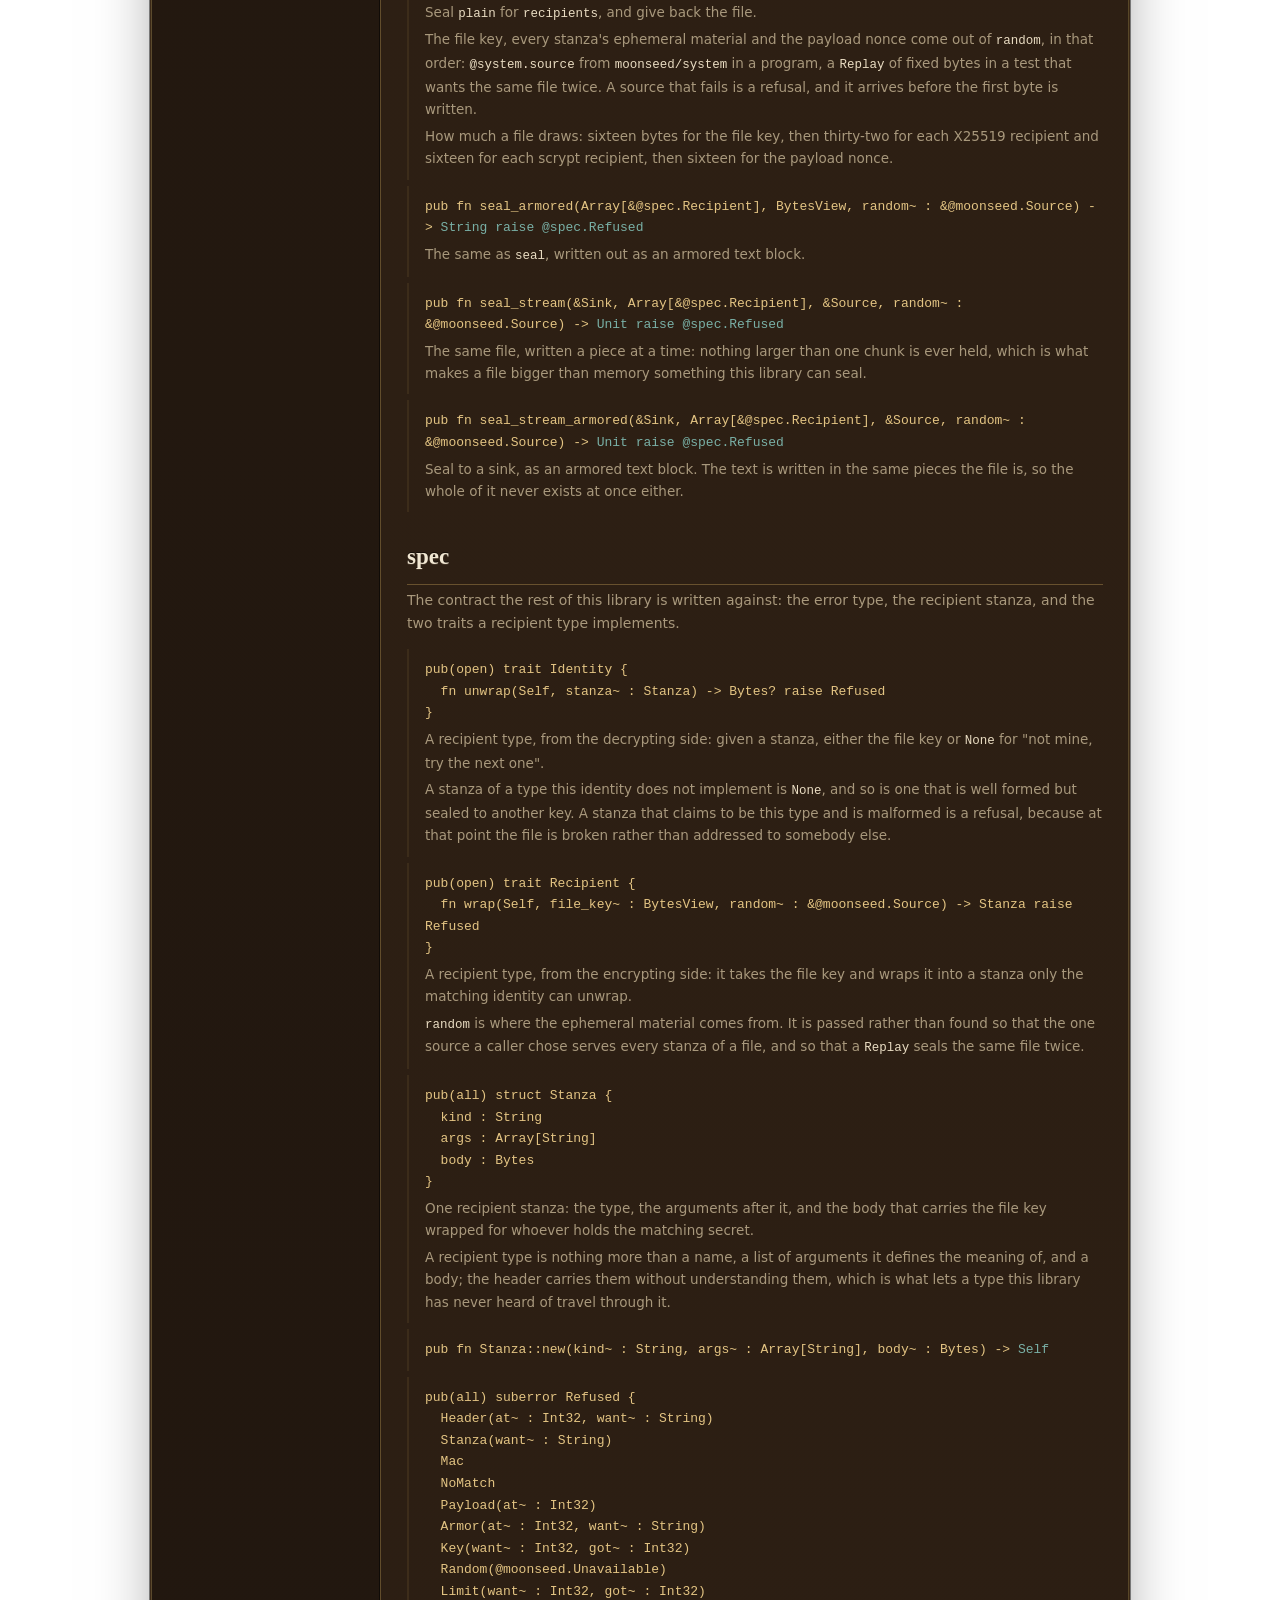
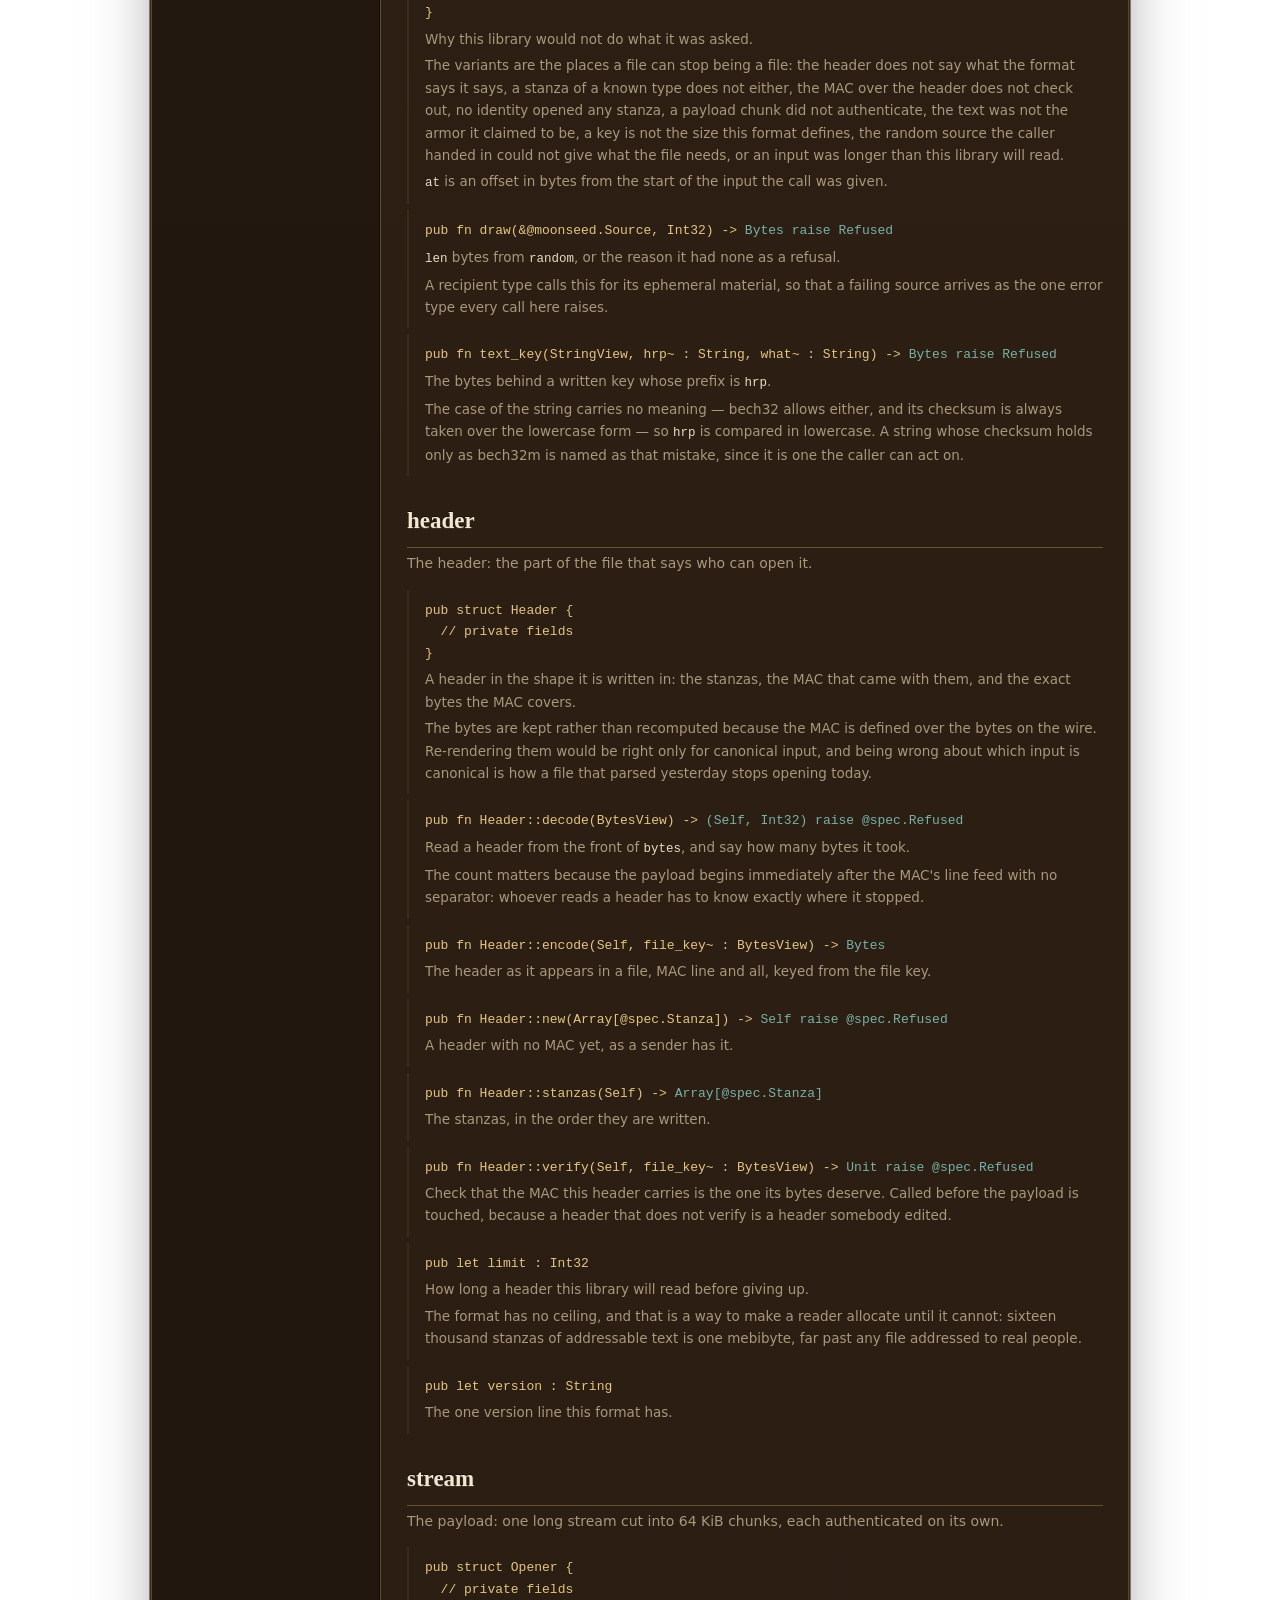
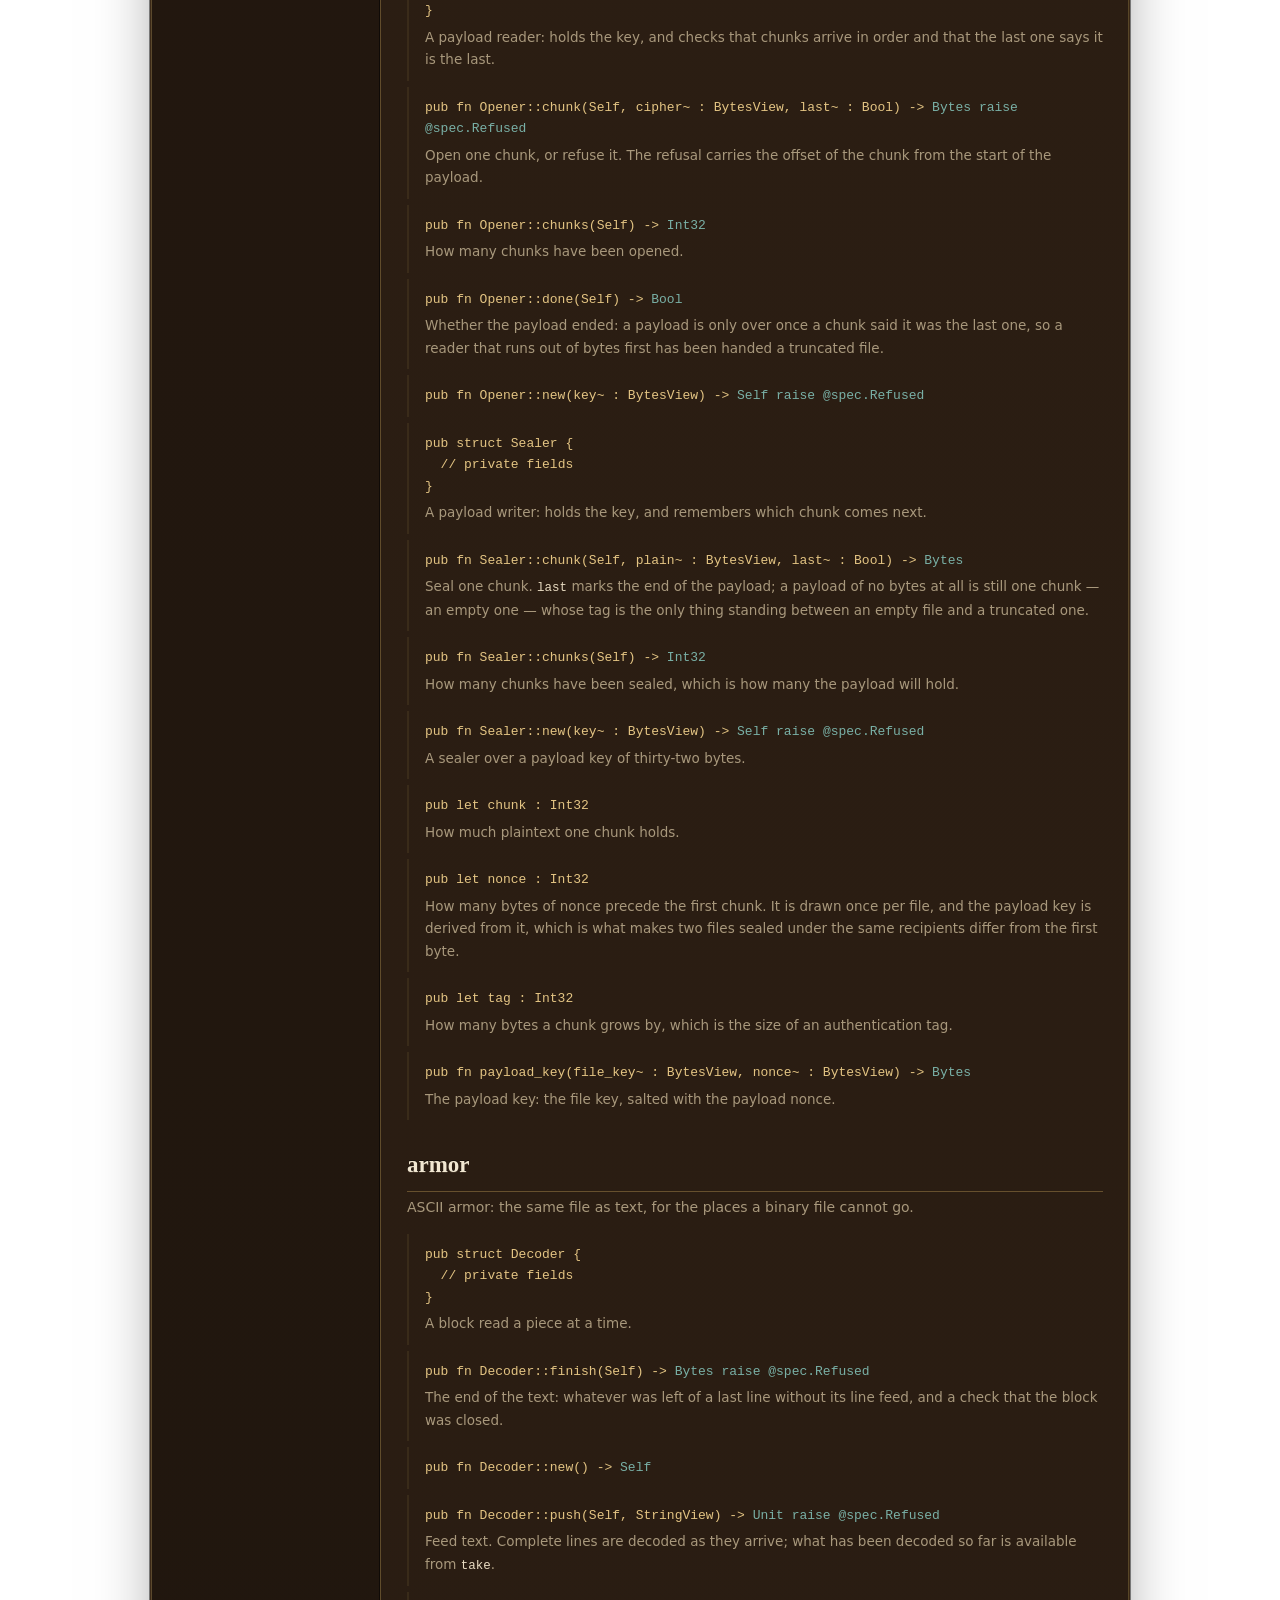
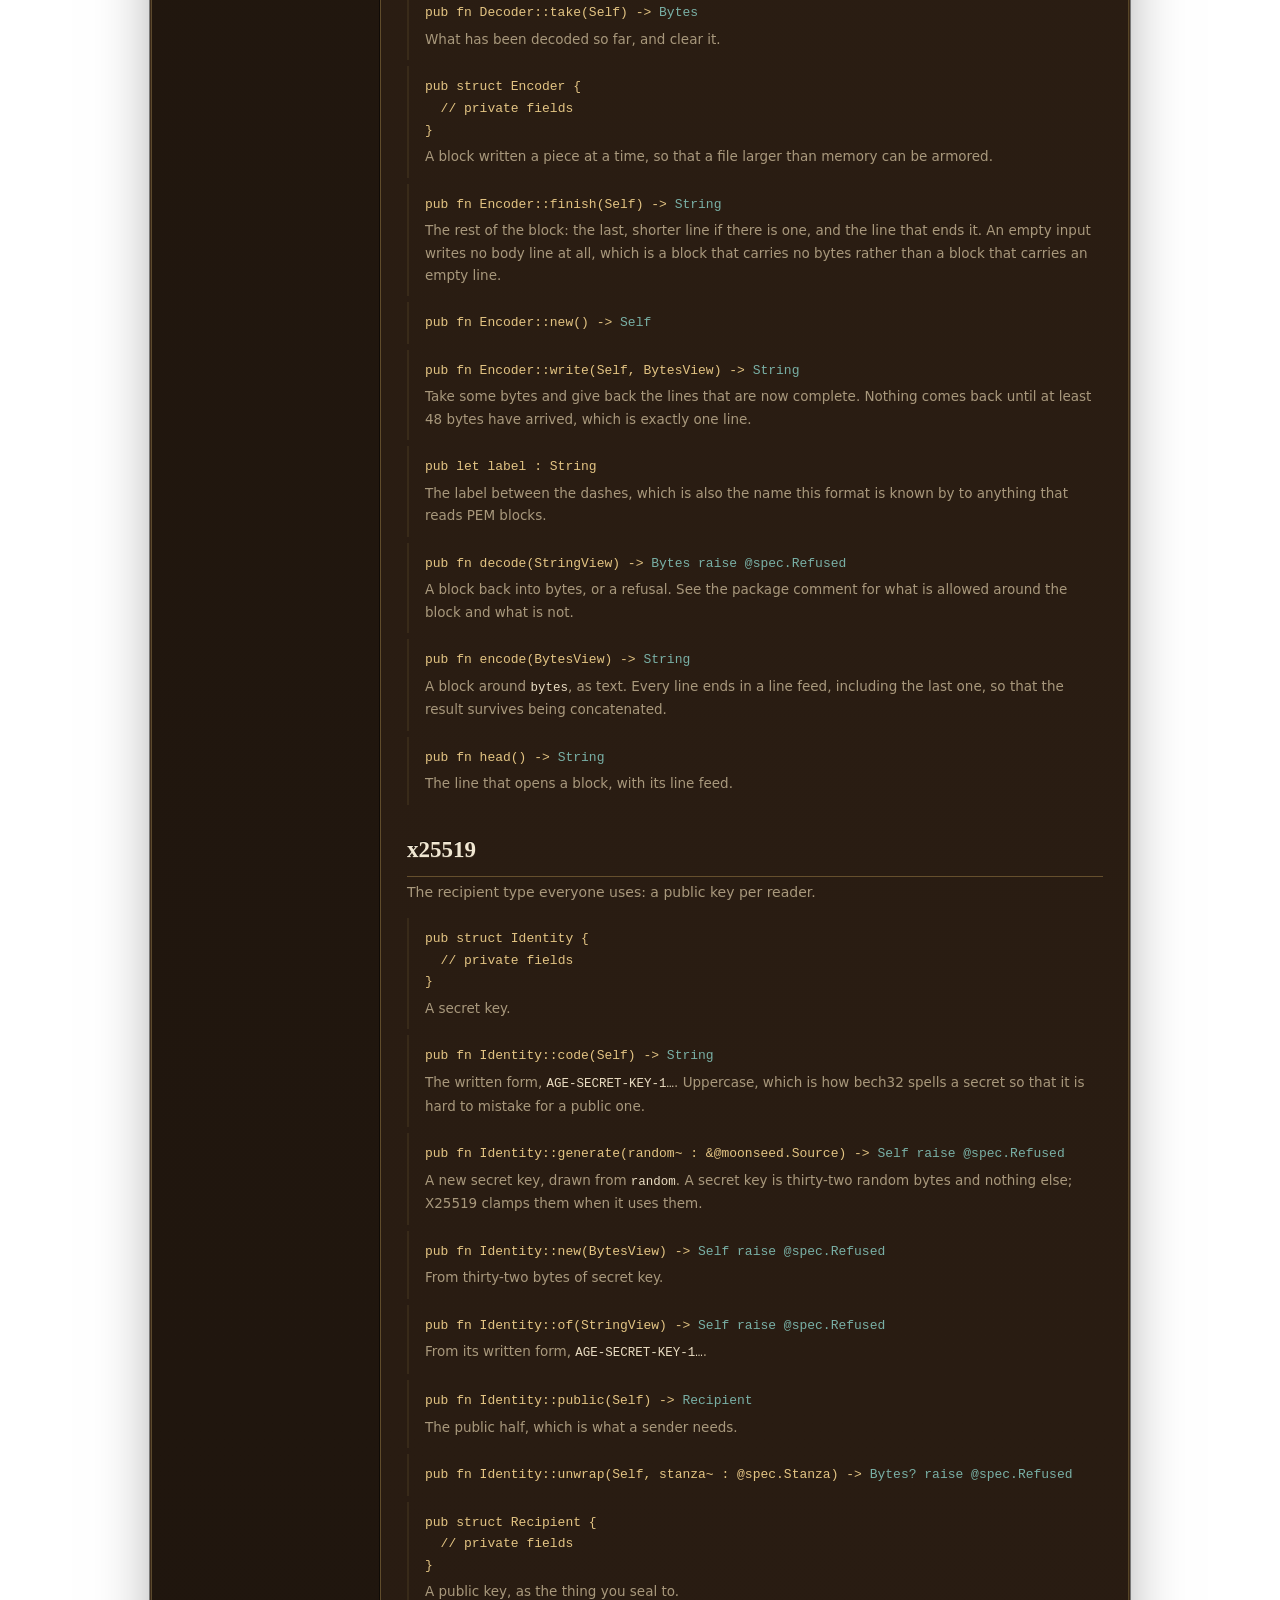
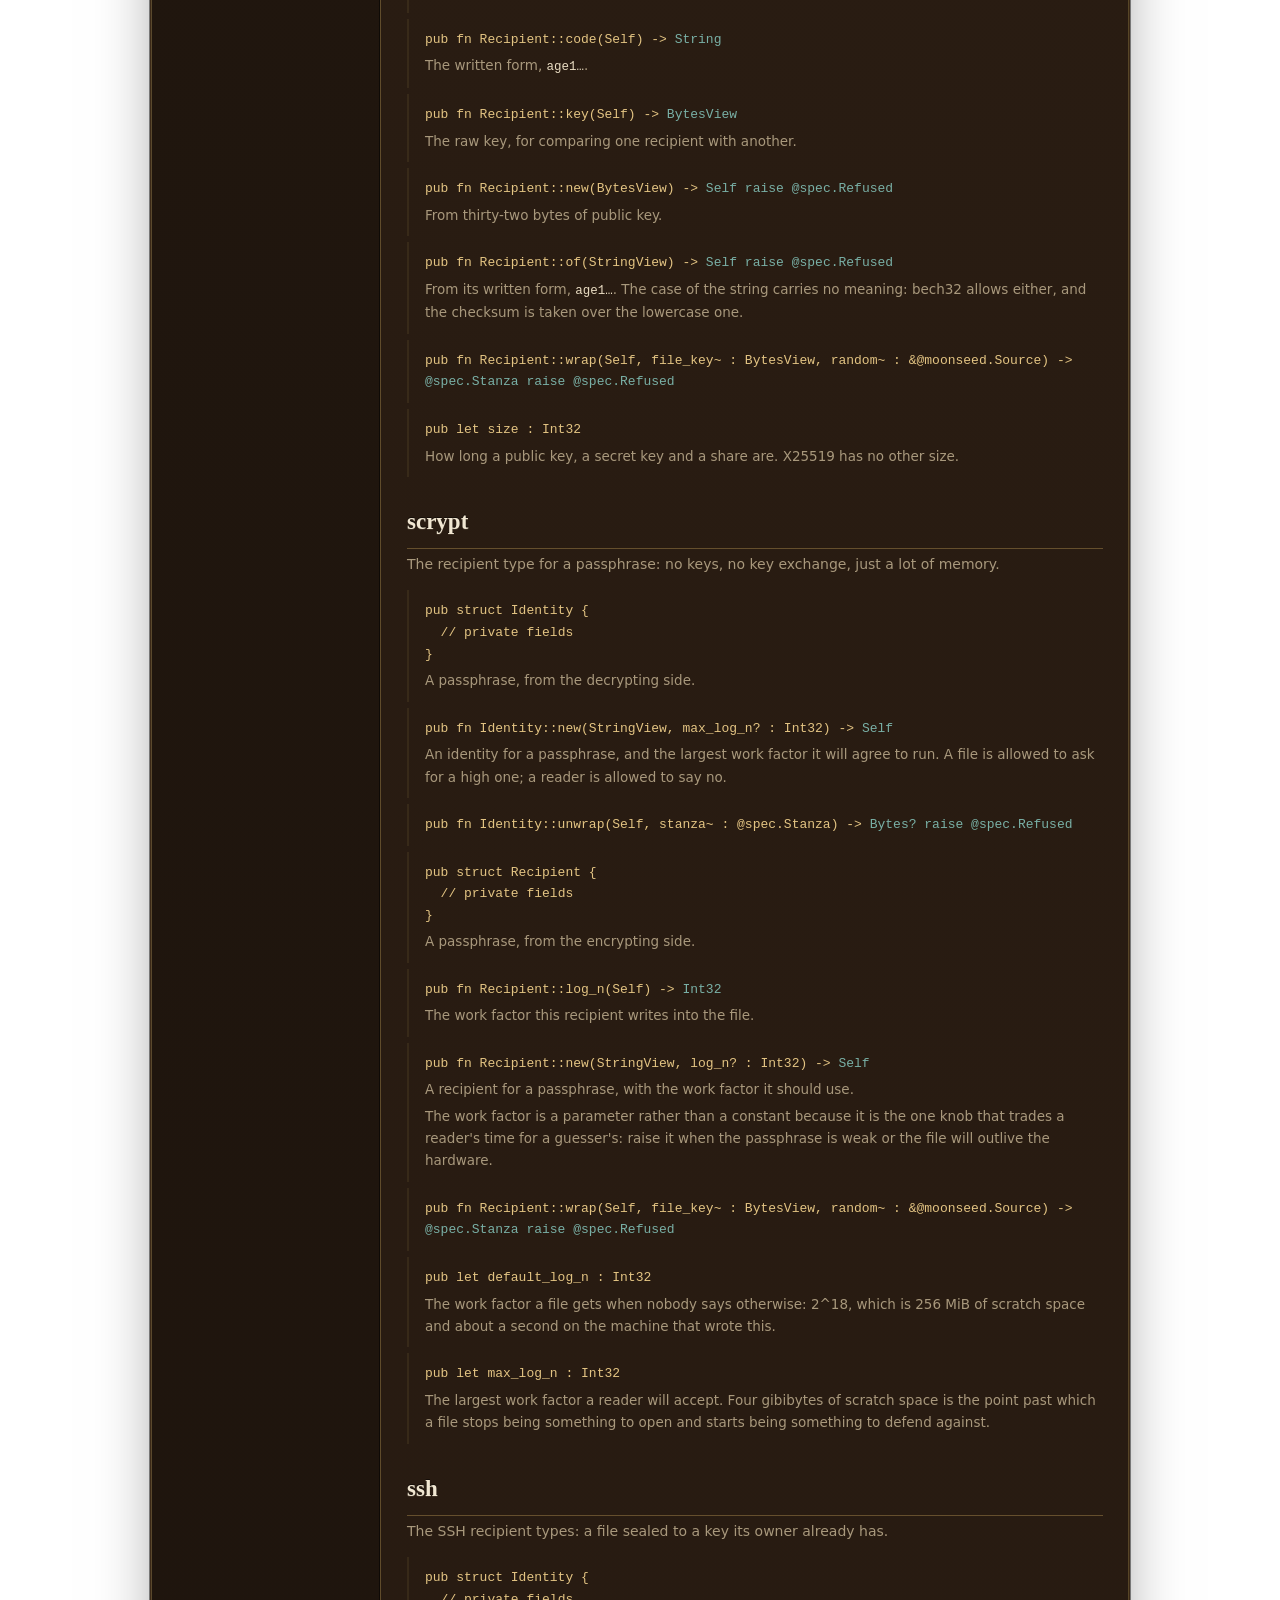
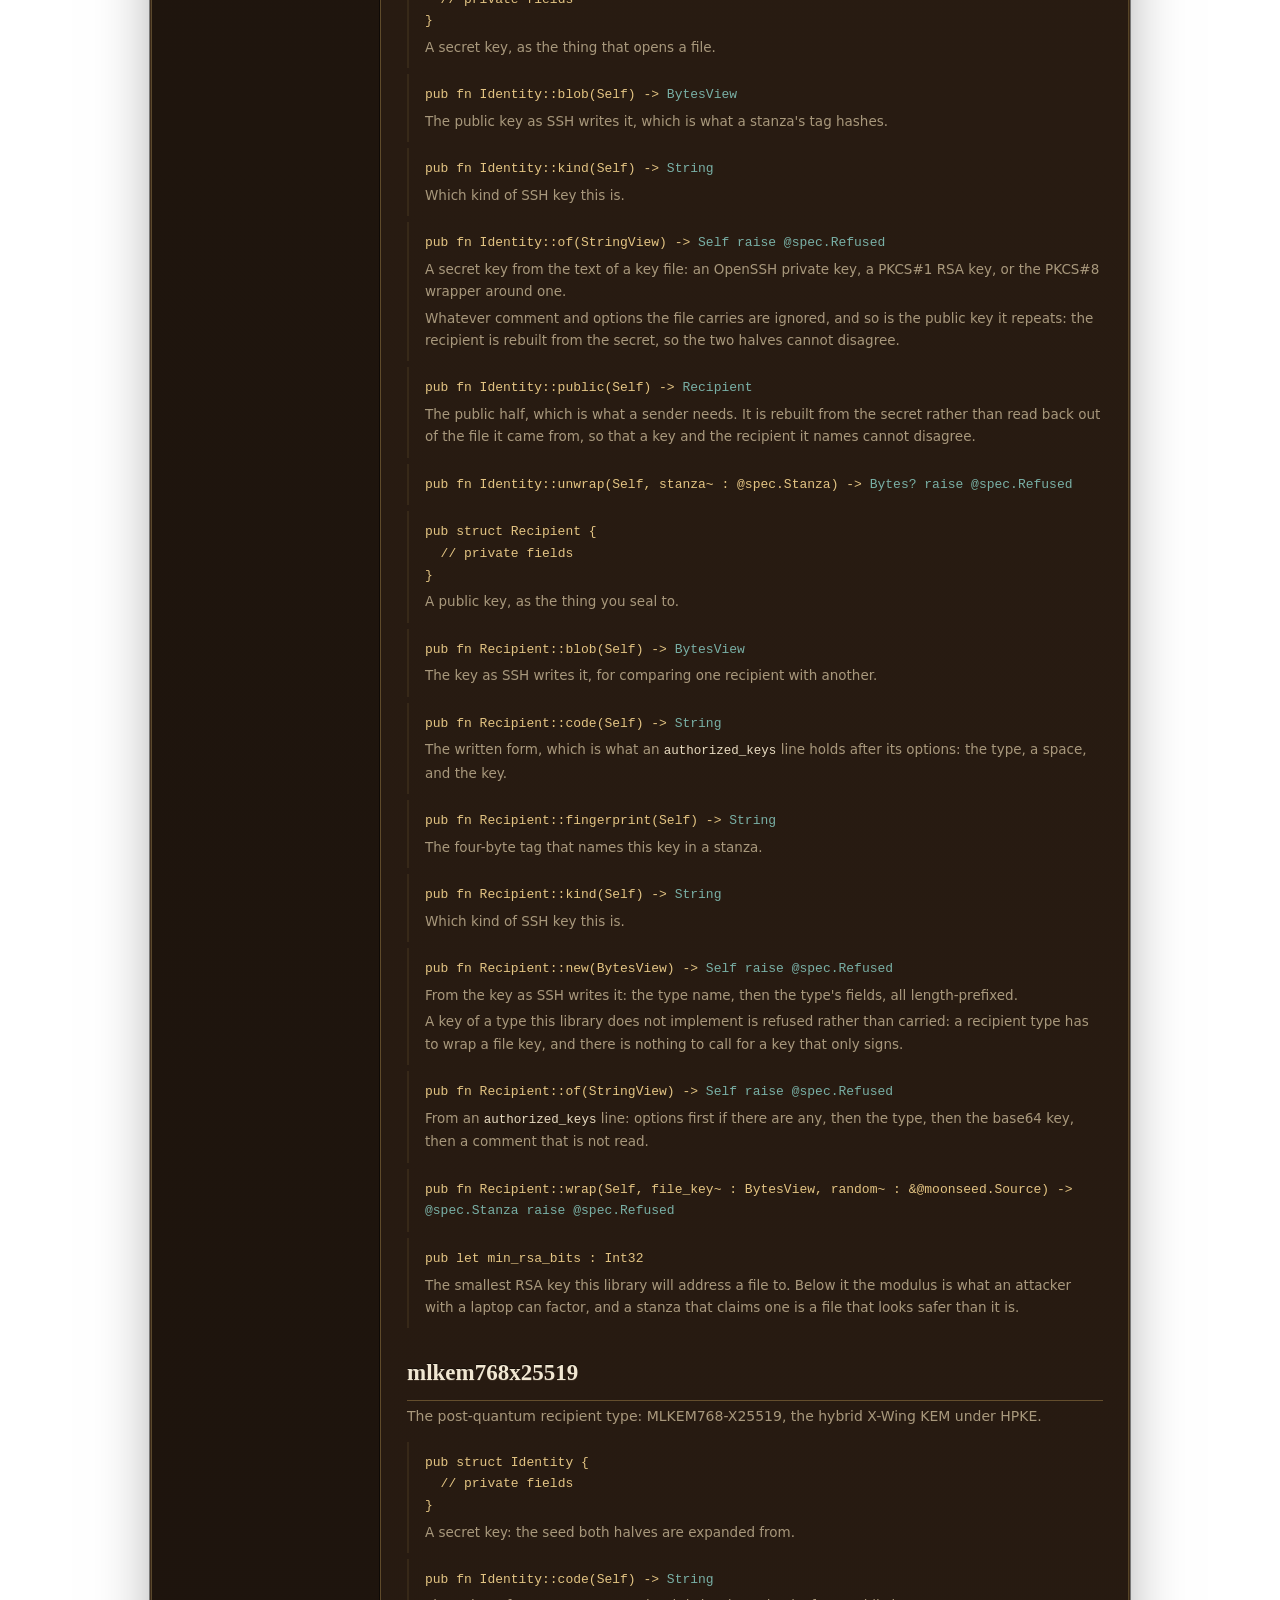
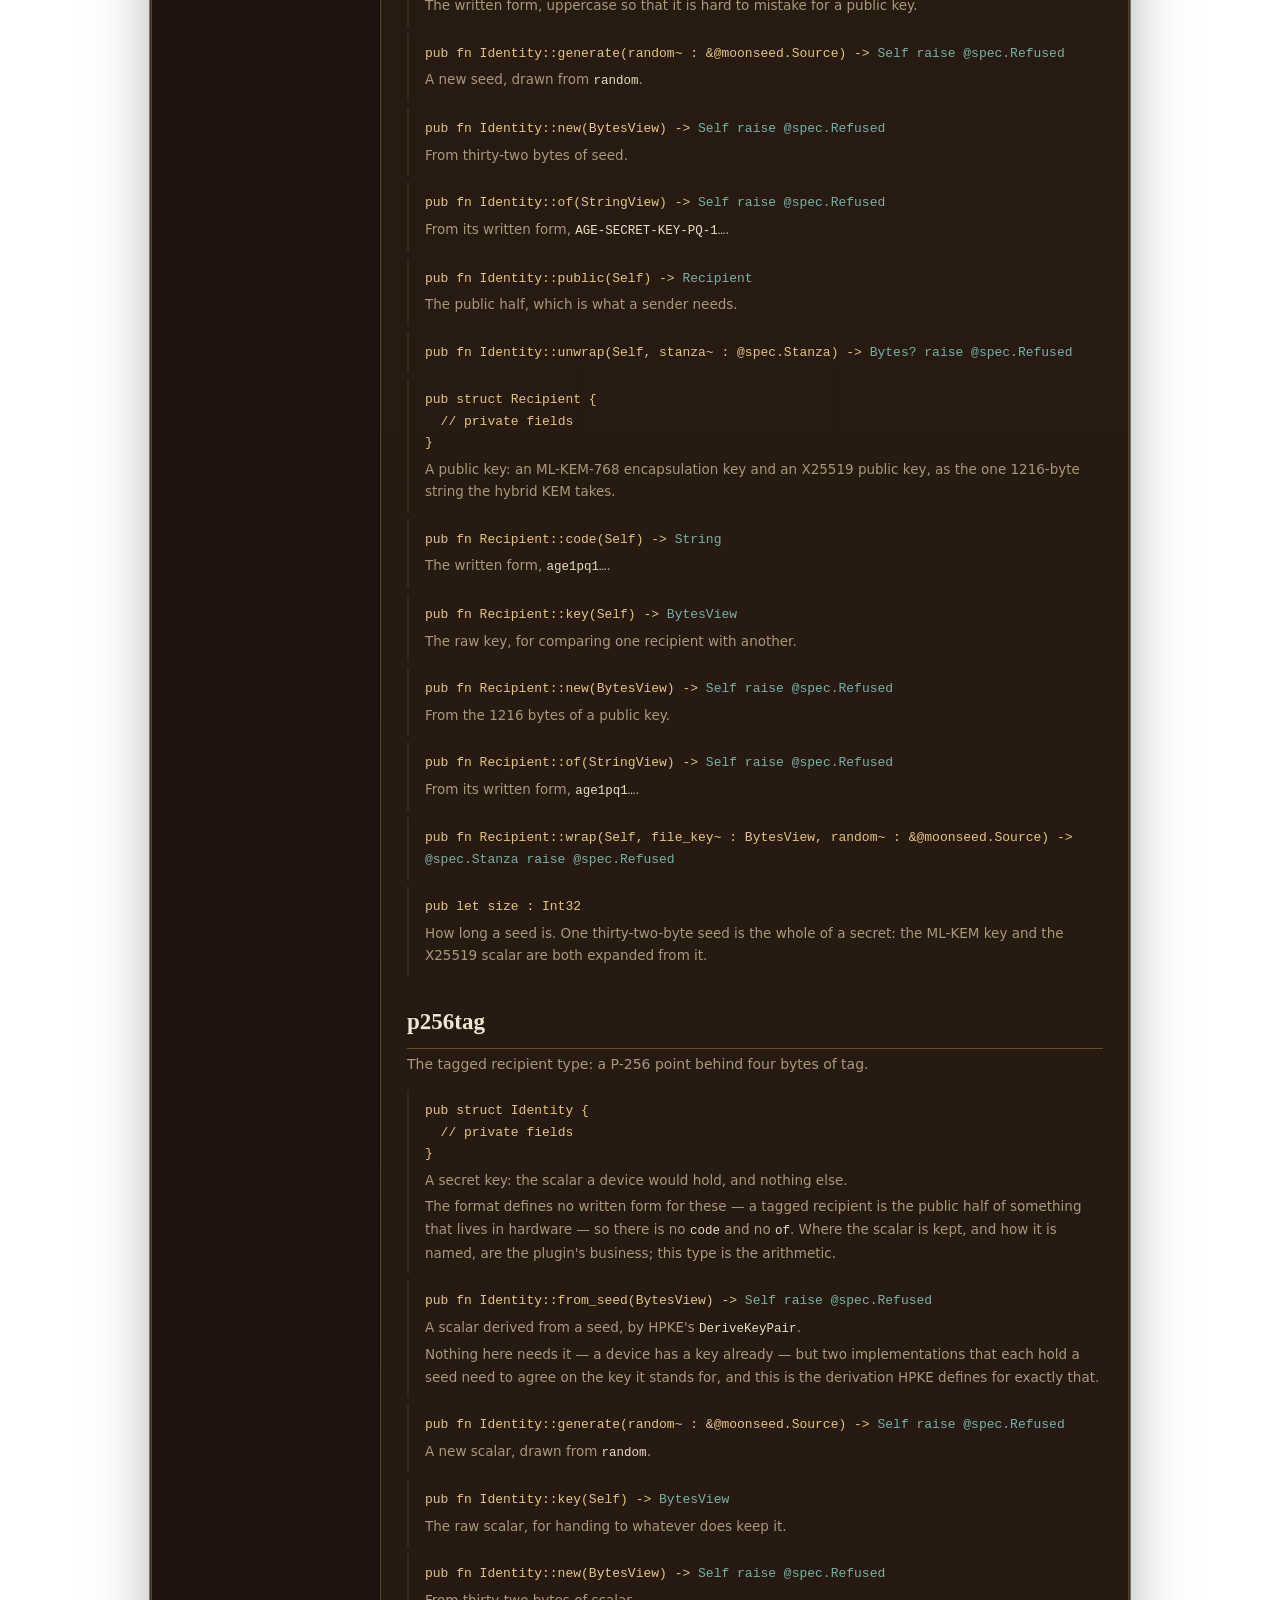
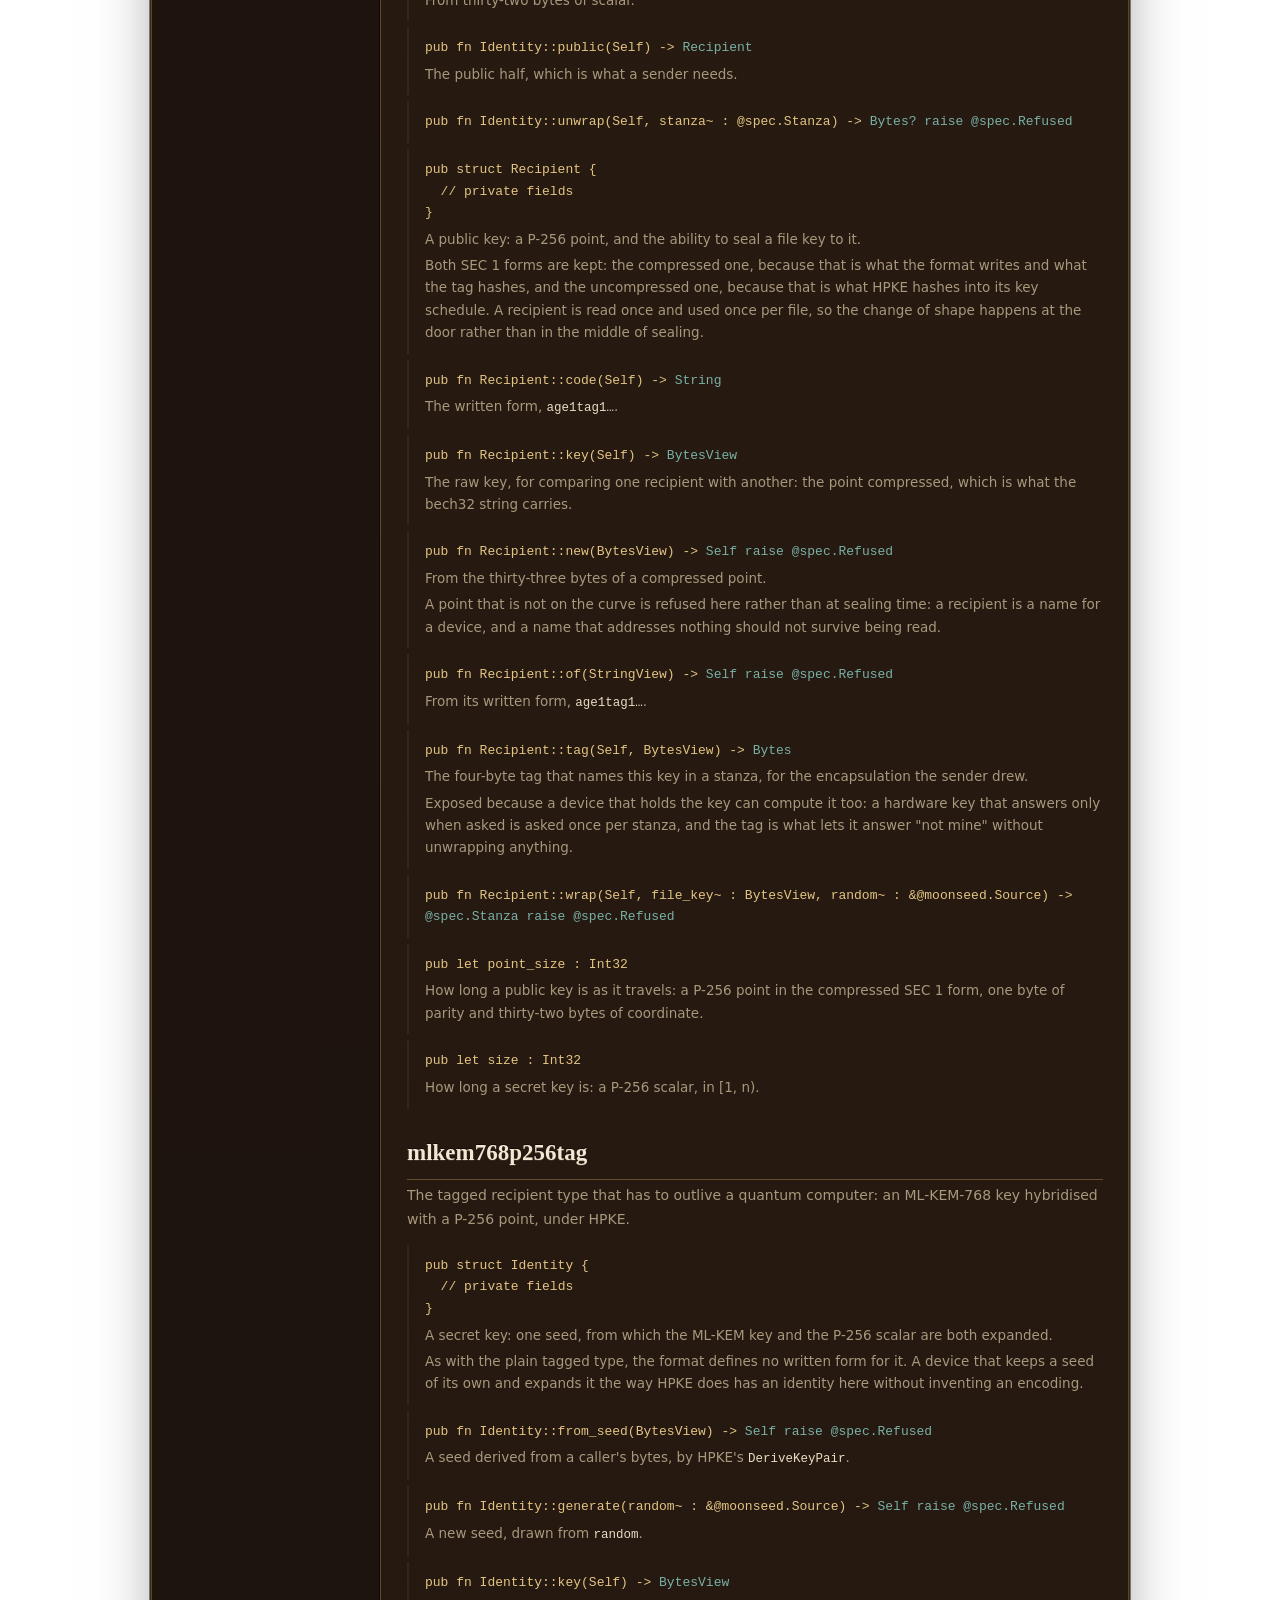
==== commit 042f011c: "docs(moonseal): the tagged recipients, in the README, the skill and the page. A section in each of t" ====
--- a/docs/index.html
+++ b/docs/index.html
@@ -38,10 +38,10 @@
     <div class="hero-text">
       <div class="kicker">age-encryption.org/v1 · MoonBit</div>
       <h1 class="lede">Seal a file for several people at once;<br><em>any one of them opens it.</em></h1>
-      <p class="tagline">A sealed file is a header of recipient stanzas over a streaming payload. A passphrase, a public key, an SSH key the reader already has, or a post-quantum hybrid — all in one header. No key ring, no trust model, no key server: a format, not a vault.</p>
+      <p class="tagline">A sealed file is a header of recipient stanzas over a streaming payload. A passphrase, a public key, an SSH key the reader already has, a post-quantum hybrid, or a key inside a token — all in one header. No key ring, no trust model, no key server: a format, not a vault.</p>
       <div class="stats">
         <div class="chip"><div class="n">v1</div><div class="l">specification</div></div>
-        <div class="chip"><div class="n">5</div><div class="l">recipient types</div></div>
+        <div class="chip"><div class="n">7</div><div class="l">recipient types</div></div>
         <div class="chip"><div class="n">64 KiB</div><div class="l">payload chunk</div></div>
         <div class="chip"><div class="n" style="font-size:40px !important; line-height:1 !important;">∞</div><div class="l">readers, one file</div></div>
       </div>
@@ -95,6 +95,8 @@
       <button data-c='seal --pass "correct horse" "hello, sealed world"'>seal (passphrase)</button>
       <button data-c='open --pass "correct horse"'>open (passphrase)</button>
       <button data-c='seal --pq "for after the quantum"'>seal (post-quantum)</button>
+      <button data-c='keygen --tag'>keygen (tagged)</button>
+      <button data-c='seal --tag "for the key on the desk"'>seal (tagged)</button>
       <button data-c='inspect'>inspect</button>
       <button data-c='recipients'>recipients</button>
       <button data-c='armor'>armor</button>
@@ -104,7 +106,7 @@
       <button data-c='api'>api</button>
     </div>
   </div>
-  <p class="hint">Commands: help · install · keygen [--pq] · seal --pass "PW" "MSG" [--work N] · seal --to age1… "MSG" · seal --me "MSG" · seal --pq "MSG" · seal --ssh "ssh-ed25519 …" "MSG" · open --pass "PW" · open --with AGE-SECRET-KEY-… · open --me · open --pq · inspect · recipients · ssh · armor · stream · custom · api · clear</p>
+  <p class="hint">Commands: help · install · keygen [--pq | --tag | --tagpq] · seal --pass "PW" "MSG" [--work N] · seal --to age1… "MSG" · seal --me "MSG" · seal --pq "MSG" · seal --tag "MSG" · seal --ssh "ssh-ed25519 …" "MSG" · open --pass "PW" · open --with AGE-SECRET-KEY-… · open --me · open --pq · open --tag · inspect · recipients · ssh · tag · armor · stream · custom · api · clear</p>
 
   <!-- 镂空花格 divider -->
   <div class="lattice-div" aria-hidden="true"></div>
@@ -128,6 +130,8 @@
       <a href="#pkg-scrypt">scrypt</a>
       <a href="#pkg-ssh">ssh</a>
       <a href="#pkg-mlkem768x25519">mlkem768x25519</a>
+      <a href="#pkg-p256tag">p256tag</a>
+      <a href="#pkg-mlkem768p256tag">mlkem768p256tag</a>
 <!-- /generated:nav -->
      </div>
     </nav>
@@ -341,6 +345,56 @@
         <div class="fn"><div class="sig">pub fn Recipient::wrap(Self, file_key~ : BytesView, random~ : &amp;@moonseed.Source) -&gt; <span class="r">@spec.Stanza raise @spec.Refused</span></div></div>
         <div class="fn"><div class="sig">pub let size : Int32</div><div class="d">How long a seed is. One thirty-two-byte seed is the whole of a secret: the ML-KEM key and the X25519 scalar are both expanded from it.</div></div>
       </div>
+
+      <div class="pkg" id="pkg-p256tag">
+        <h3>p256tag</h3>
+        <p class="desc">The tagged recipient type: a P-256 point behind four bytes of tag.</p>
+        <div class="fn"><div class="sig">pub struct Identity {
+  // private fields
+}</div><div class="d">A secret key: the scalar a device would hold, and nothing else.</div><div class="d">The format defines no written form for these — a tagged recipient is the public half of something that lives in hardware — so there is no <code>code</code> and no <code>of</code>. Where the scalar is kept, and how it is named, are the plugin's business; this type is the arithmetic.</div></div>
+        <div class="fn"><div class="sig">pub fn Identity::from_seed(BytesView) -&gt; <span class="r">Self raise @spec.Refused</span></div><div class="d">A scalar derived from a seed, by HPKE's <code>DeriveKeyPair</code>.</div><div class="d">Nothing here needs it — a device has a key already — but two implementations that each hold a seed need to agree on the key it stands for, and this is the derivation HPKE defines for exactly that.</div></div>
+        <div class="fn"><div class="sig">pub fn Identity::generate(random~ : &amp;@moonseed.Source) -&gt; <span class="r">Self raise @spec.Refused</span></div><div class="d">A new scalar, drawn from <code>random</code>.</div></div>
+        <div class="fn"><div class="sig">pub fn Identity::key(Self) -&gt; <span class="r">BytesView</span></div><div class="d">The raw scalar, for handing to whatever does keep it.</div></div>
+        <div class="fn"><div class="sig">pub fn Identity::new(BytesView) -&gt; <span class="r">Self raise @spec.Refused</span></div><div class="d">From thirty-two bytes of scalar.</div></div>
+        <div class="fn"><div class="sig">pub fn Identity::public(Self) -&gt; <span class="r">Recipient</span></div><div class="d">The public half, which is what a sender needs.</div></div>
+        <div class="fn"><div class="sig">pub fn Identity::unwrap(Self, stanza~ : @spec.Stanza) -&gt; <span class="r">Bytes? raise @spec.Refused</span></div></div>
+        <div class="fn"><div class="sig">pub struct Recipient {
+  // private fields
+}</div><div class="d">A public key: a P-256 point, and the ability to seal a file key to it.</div><div class="d">Both SEC 1 forms are kept: the compressed one, because that is what the format writes and what the tag hashes, and the uncompressed one, because that is what HPKE hashes into its key schedule. A recipient is read once and used once per file, so the change of shape happens at the door rather than in the middle of sealing.</div></div>
+        <div class="fn"><div class="sig">pub fn Recipient::code(Self) -&gt; <span class="r">String</span></div><div class="d">The written form, <code>age1tag1…</code>.</div></div>
+        <div class="fn"><div class="sig">pub fn Recipient::key(Self) -&gt; <span class="r">BytesView</span></div><div class="d">The raw key, for comparing one recipient with another: the point compressed, which is what the bech32 string carries.</div></div>
+        <div class="fn"><div class="sig">pub fn Recipient::new(BytesView) -&gt; <span class="r">Self raise @spec.Refused</span></div><div class="d">From the thirty-three bytes of a compressed point.</div><div class="d">A point that is not on the curve is refused here rather than at sealing time: a recipient is a name for a device, and a name that addresses nothing should not survive being read.</div></div>
+        <div class="fn"><div class="sig">pub fn Recipient::of(StringView) -&gt; <span class="r">Self raise @spec.Refused</span></div><div class="d">From its written form, <code>age1tag1…</code>.</div></div>
+        <div class="fn"><div class="sig">pub fn Recipient::tag(Self, BytesView) -&gt; <span class="r">Bytes</span></div><div class="d">The four-byte tag that names this key in a stanza, for the encapsulation the sender drew.</div><div class="d">Exposed because a device that holds the key can compute it too: a hardware key that answers only when asked is asked once per stanza, and the tag is what lets it answer "not mine" without unwrapping anything.</div></div>
+        <div class="fn"><div class="sig">pub fn Recipient::wrap(Self, file_key~ : BytesView, random~ : &amp;@moonseed.Source) -&gt; <span class="r">@spec.Stanza raise @spec.Refused</span></div></div>
+        <div class="fn"><div class="sig">pub let point_size : Int32</div><div class="d">How long a public key is as it travels: a P-256 point in the compressed SEC 1 form, one byte of parity and thirty-two bytes of coordinate.</div></div>
+        <div class="fn"><div class="sig">pub let size : Int32</div><div class="d">How long a secret key is: a P-256 scalar, in [1, n).</div></div>
+      </div>
+
+      <div class="pkg" id="pkg-mlkem768p256tag">
+        <h3>mlkem768p256tag</h3>
+        <p class="desc">The tagged recipient type that has to outlive a quantum computer: an ML-KEM-768 key hybridised with a P-256 point, under HPKE.</p>
+        <div class="fn"><div class="sig">pub struct Identity {
+  // private fields
+}</div><div class="d">A secret key: one seed, from which the ML-KEM key and the P-256 scalar are both expanded.</div><div class="d">As with the plain tagged type, the format defines no written form for it. A device that keeps a seed of its own and expands it the way HPKE does has an identity here without inventing an encoding.</div></div>
+        <div class="fn"><div class="sig">pub fn Identity::from_seed(BytesView) -&gt; <span class="r">Self raise @spec.Refused</span></div><div class="d">A seed derived from a caller's bytes, by HPKE's <code>DeriveKeyPair</code>.</div></div>
+        <div class="fn"><div class="sig">pub fn Identity::generate(random~ : &amp;@moonseed.Source) -&gt; <span class="r">Self raise @spec.Refused</span></div><div class="d">A new seed, drawn from <code>random</code>.</div></div>
+        <div class="fn"><div class="sig">pub fn Identity::key(Self) -&gt; <span class="r">BytesView</span></div><div class="d">The raw seed, for handing to whatever does keep it.</div></div>
+        <div class="fn"><div class="sig">pub fn Identity::new(BytesView) -&gt; <span class="r">Self raise @spec.Refused</span></div><div class="d">From thirty-two bytes of seed.</div></div>
+        <div class="fn"><div class="sig">pub fn Identity::public(Self) -&gt; <span class="r">Recipient</span></div><div class="d">The public half, which is what a sender needs.</div></div>
+        <div class="fn"><div class="sig">pub fn Identity::unwrap(Self, stanza~ : @spec.Stanza) -&gt; <span class="r">Bytes? raise @spec.Refused</span></div></div>
+        <div class="fn"><div class="sig">pub struct Recipient {
+  // private fields
+}</div><div class="d">A public key: an ML-KEM-768 encapsulation key and a P-256 point, as one 1249-byte string, which is the shape the hybrid KEM takes.</div></div>
+        <div class="fn"><div class="sig">pub fn Recipient::code(Self) -&gt; <span class="r">String</span></div><div class="d">The written form, <code>age1tagpq1…</code>.</div></div>
+        <div class="fn"><div class="sig">pub fn Recipient::key(Self) -&gt; <span class="r">BytesView</span></div><div class="d">The raw key, for comparing one recipient with another.</div></div>
+        <div class="fn"><div class="sig">pub fn Recipient::new(BytesView) -&gt; <span class="r">Self raise @spec.Refused</span></div><div class="d">From the 1249 bytes of a public key.</div></div>
+        <div class="fn"><div class="sig">pub fn Recipient::of(StringView) -&gt; <span class="r">Self raise @spec.Refused</span></div><div class="d">From its written form, <code>age1tagpq1…</code>.</div></div>
+        <div class="fn"><div class="sig">pub fn Recipient::tag(Self, BytesView) -&gt; <span class="r">Bytes</span></div><div class="d">The four-byte tag that names this key in a stanza, for the encapsulation the sender drew.</div><div class="d">Only the P-256 half is hashed. The ML-KEM half may be sealed inside the device, unreadable without it, and a tag that cannot be computed without the device would be no use to the reader that has it.</div></div>
+        <div class="fn"><div class="sig">pub fn Recipient::wrap(Self, file_key~ : BytesView, random~ : &amp;@moonseed.Source) -&gt; <span class="r">@spec.Stanza raise @spec.Refused</span></div></div>
+        <div class="fn"><div class="sig">pub let public_size : Int32</div><div class="d">How long a public key is: an ML-KEM-768 encapsulation key with an uncompressed P-256 point behind it, written as one string.</div><div class="d">It is written as a sum because the numbers are FIPS 203's and the curve's, and a reader should be able to check them without a calculator.</div></div>
+        <div class="fn"><div class="sig">pub let size : Int32</div><div class="d">How long a secret key is: one thirty-two-byte seed, from which both halves are expanded.</div></div>
+      </div>
 <!-- /generated:api -->
     </div>
   </div>
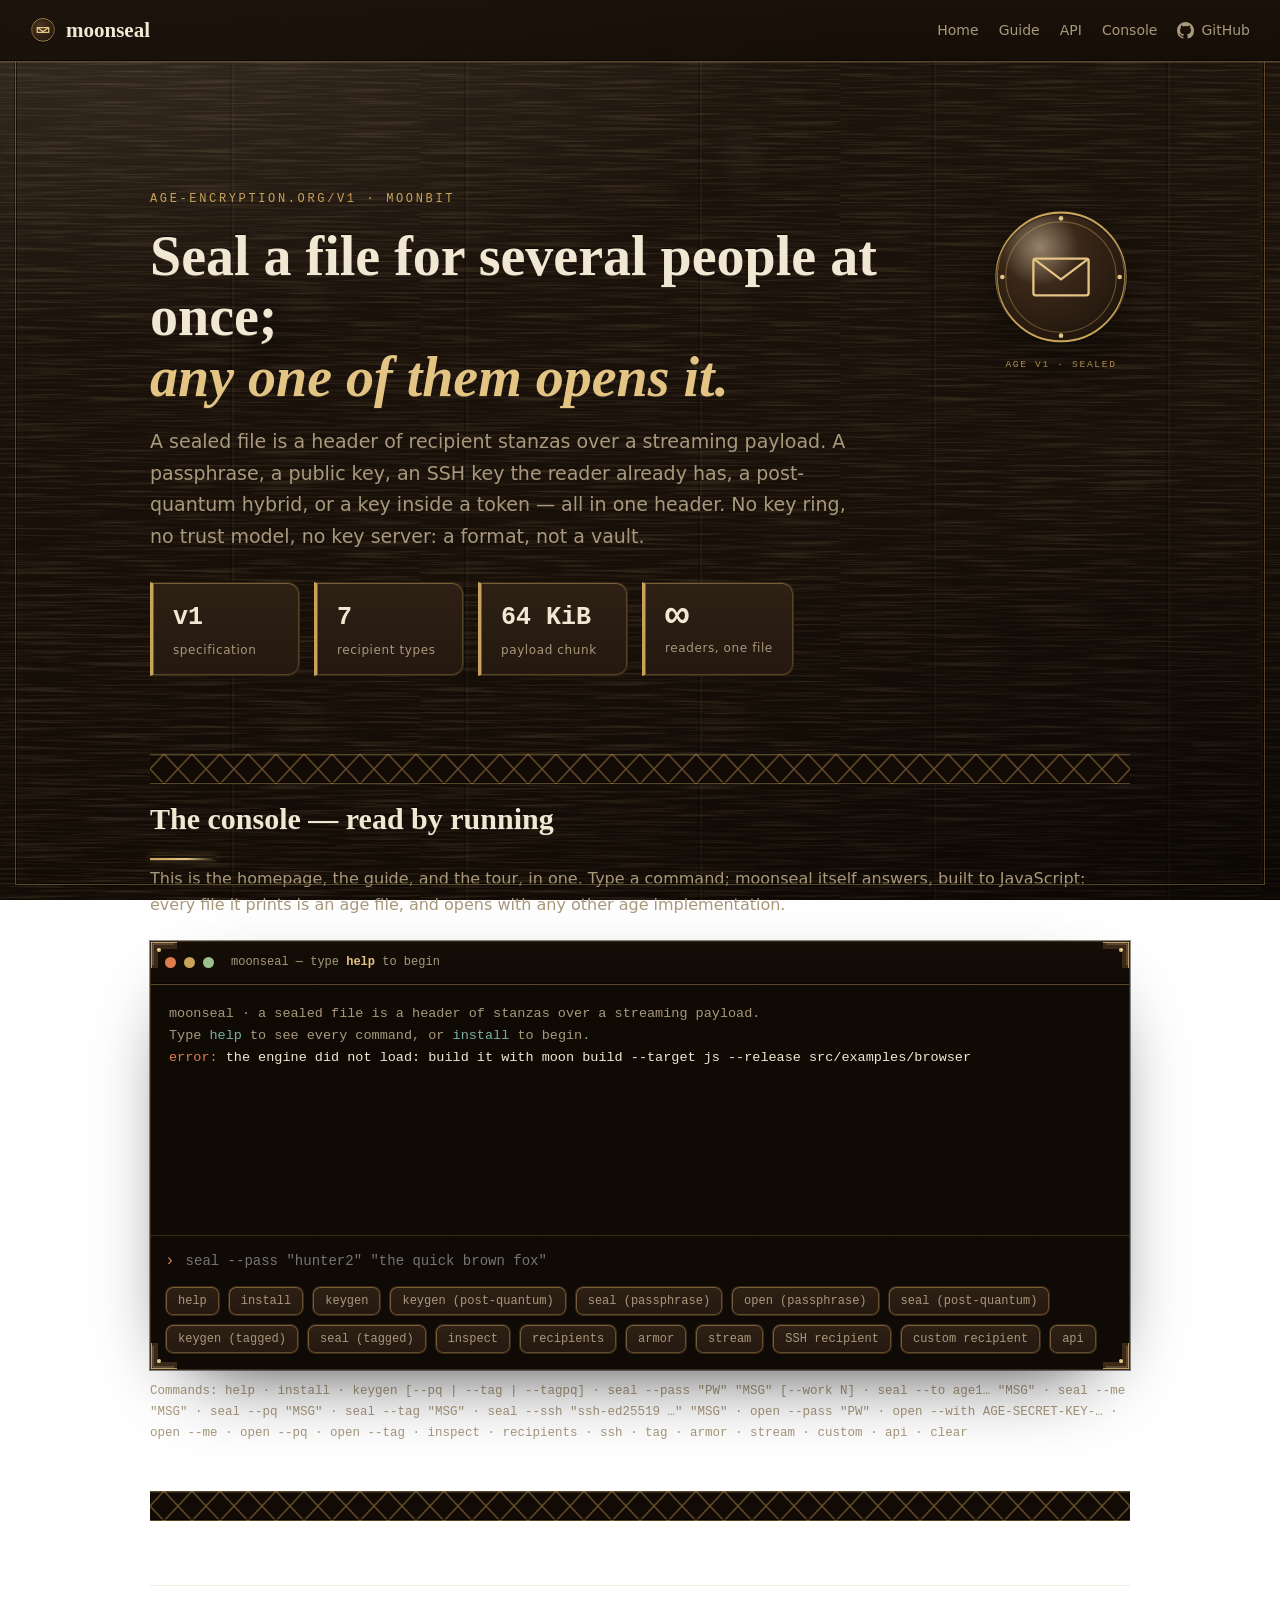
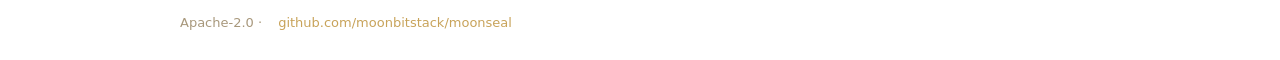
==== commit 153d4e8d: "docs(moonseal): LTS round — split API page, add guide, move interop to integration, drop x from src " ====
--- a/docs/index.html
+++ b/docs/index.html
@@ -22,8 +22,9 @@
   </div>
   <nav class="top">
     <a href="#home">Home</a>
+    <a href="guide.html">Guide</a>
+    <a href="api.html">API</a>
     <a href="#console">Console</a>
-    <a href="#api">API</a>
     <a class="gh" href="https://github.com/moonbitstack/moonseal" target="_blank" rel="noopener">
       <svg viewBox="0 0 16 16" fill="currentColor"><path d="M8 0C3.58 0 0 3.58 0 8a8 8 0 0 0 5.47 7.59c.4.07.55-.17.55-.38v-1.33c-2.23.49-2.7-1.07-2.7-1.07-.36-.93-.89-1.18-.89-1.18-.73-.5.05-.49.05-.49.81.06 1.23.83 1.23.83.72 1.23 1.88.88 2.34.67.07-.52.28-.88.51-1.08-1.78-.2-3.65-.89-3.65-3.95 0-.87.31-1.59.83-2.15-.08-.2-.36-1.02.08-2.13 0 0 .67-.21 2.2.82a7.6 7.6 0 0 1 2-.27c.68 0 1.36.09 2 .27 1.53-1.04 2.2-.82 2.2-.82.44 1.11.16 1.93.08 2.13.52.56.83 1.28.83 2.15 0 3.07-1.87 3.75-3.65 3.95.29.25.54.73.54 1.48v2.2c0 .21.15.46.55.38A8 8 0 0 0 16 8c0-4.42-3.58-8-8-8Z"/></svg>
       GitHub
@@ -111,293 +112,6 @@
   <!-- 镂空花格 divider -->
   <div class="lattice-div" aria-hidden="true"></div>
 
-  <!-- API: complete reference on the same page -->
-  <h2 class="section-title" id="api">API reference</h2>
-  <p class="section-sub">Every public type and function, grouped by package. Names match the library exactly.</p>
-
-  <div class="api-grid">
-    <span class="corner tl"></span><span class="corner tr"></span><span class="corner bl"></span><span class="corner br"></span>
-    <nav class="api-nav">
-     <div class="api-nav-inner">
-      <div class="h">Packages</div>
-<!-- generated:nav -->
-      <a href="#pkg-moonseal">moonseal</a>
-      <a href="#pkg-spec">spec</a>
-      <a href="#pkg-header">header</a>
-      <a href="#pkg-stream">stream</a>
-      <a href="#pkg-armor">armor</a>
-      <a href="#pkg-x25519">x25519</a>
-      <a href="#pkg-scrypt">scrypt</a>
-      <a href="#pkg-ssh">ssh</a>
-      <a href="#pkg-mlkem768x25519">mlkem768x25519</a>
-      <a href="#pkg-p256tag">p256tag</a>
-      <a href="#pkg-mlkem768p256tag">mlkem768p256tag</a>
-<!-- /generated:nav -->
-     </div>
-    </nav>
-
-    <div class="api-body">
-<!-- generated:api -->
-      <div class="pkg" id="pkg-moonseal">
-        <h3>moonseal</h3>
-        <p class="desc">Sealing a file for one or several readers, and opening it again.</p>
-        <div class="fn"><div class="sig">pub(open) trait Sink {
-  fn write(Self, bytes~ : BytesView) -&gt; Unit raise @spec.Refused
-}</div><div class="d">Where bytes go. It may be called with small pieces, and it is called in the order the file is written.</div></div>
-        <div class="fn"><div class="sig">pub(open) trait Source {
-  fn read(Self, limit~ : Int32) -&gt; Bytes raise @spec.Refused
-}</div><div class="d">Where bytes come from. A file, a socket, a buffer: anything that can hand over a run of bytes and say when it has no more.</div><div class="d"><code>read</code> may return fewer bytes than it was asked for; an empty answer means the end. The reader in this library asks for a chunk at a time and keeps asking until it has what it needs or the source is spent.</div></div>
-        <div class="fn"><div class="sig">pub struct BytesSink {
-  // private fields
-}</div><div class="d">A sink over a buffer, for the same reason.</div></div>
-        <div class="fn"><div class="sig">pub fn BytesSink::bytes(Self) -&gt; <span class="r">Bytes</span></div><div class="d">Everything written so far, as one byte string.</div></div>
-        <div class="fn"><div class="sig">pub fn BytesSink::new() -&gt; <span class="r">Self</span></div></div>
-        <div class="fn"><div class="sig">pub fn BytesSink::write(Self, bytes~ : BytesView) -&gt; <span class="r">Unit raise @spec.Refused</span></div></div>
-        <div class="fn"><div class="sig">pub struct BytesSource {
-  // private fields
-}</div><div class="d">A source over bytes that are already in memory, which is what a caller with a file in a buffer wants, and what the tests use.</div></div>
-        <div class="fn"><div class="sig">pub fn BytesSource::new(BytesView) -&gt; <span class="r">Self</span></div></div>
-        <div class="fn"><div class="sig">pub fn BytesSource::read(Self, limit~ : Int32) -&gt; <span class="r">Bytes raise @spec.Refused</span></div></div>
-        <div class="fn"><div class="sig">pub fn drain(&amp;Source) -&gt; <span class="r">Bytes raise @spec.Refused</span></div><div class="d">The whole of a source, which is what a caller does when the input is small enough to hold and they would rather see it than stream it.</div></div>
-        <div class="fn"><div class="sig">pub fn open(Array[&amp;@spec.Identity], BytesView) -&gt; <span class="r">Bytes raise @spec.Refused</span></div><div class="d">Open a file addressed to any one of <code>identities</code>.</div><div class="d">The header is checked before the payload is touched: a stanza is opened to recover the file key, the MAC over the header is verified with it, and only then does a chunk get decrypted. A header that does not verify means somebody edited the list of who can read the file, and no part of the payload is worth looking at after that.</div></div>
-        <div class="fn"><div class="sig">pub fn open_armored(Array[&amp;@spec.Identity], StringView) -&gt; <span class="r">Bytes raise @spec.Refused</span></div><div class="d">Open an armored block.</div></div>
-        <div class="fn"><div class="sig">pub fn open_stream(&amp;Sink, Array[&amp;@spec.Identity], &amp;Source) -&gt; <span class="r">Unit raise @spec.Refused</span></div><div class="d">Open a file from a source, writing the plaintext to a sink as it is authenticated. Nothing is written until the header has verified.</div></div>
-        <div class="fn"><div class="sig">pub fn open_stream_armored(&amp;Sink, Array[&amp;@spec.Identity], &amp;Source) -&gt; <span class="r">Unit raise @spec.Refused</span></div><div class="d">Open an armored text block from a source.</div></div>
-        <div class="fn"><div class="sig">pub fn seal(Array[&amp;@spec.Recipient], BytesView, random~ : &amp;@moonseed.Source) -&gt; <span class="r">Bytes raise @spec.Refused</span></div><div class="d">Seal <code>plain</code> for <code>recipients</code>, and give back the file.</div><div class="d">The file key, every stanza's ephemeral material and the payload nonce come out of <code>random</code>, in that order: <code>@system.source</code> from <code>moonseed/system</code> in a program, a <code>Replay</code> of fixed bytes in a test that wants the same file twice. A source that fails is a refusal, and it arrives before the first byte is written.</div><div class="d">How much a file draws: sixteen bytes for the file key, then thirty-two for each X25519 recipient and sixteen for each scrypt recipient, then sixteen for the payload nonce.</div></div>
-        <div class="fn"><div class="sig">pub fn seal_armored(Array[&amp;@spec.Recipient], BytesView, random~ : &amp;@moonseed.Source) -&gt; <span class="r">String raise @spec.Refused</span></div><div class="d">The same as <code>seal</code>, written out as an armored text block.</div></div>
-        <div class="fn"><div class="sig">pub fn seal_stream(&amp;Sink, Array[&amp;@spec.Recipient], &amp;Source, random~ : &amp;@moonseed.Source) -&gt; <span class="r">Unit raise @spec.Refused</span></div><div class="d">The same file, written a piece at a time: nothing larger than one chunk is ever held, which is what makes a file bigger than memory something this library can seal.</div></div>
-        <div class="fn"><div class="sig">pub fn seal_stream_armored(&amp;Sink, Array[&amp;@spec.Recipient], &amp;Source, random~ : &amp;@moonseed.Source) -&gt; <span class="r">Unit raise @spec.Refused</span></div><div class="d">Seal to a sink, as an armored text block. The text is written in the same pieces the file is, so the whole of it never exists at once either.</div></div>
-      </div>
-
-      <div class="pkg" id="pkg-spec">
-        <h3>spec</h3>
-        <p class="desc">The contract the rest of this library is written against: the error type, the recipient stanza, and the two traits a recipient type implements.</p>
-        <div class="fn"><div class="sig">pub(open) trait Identity {
-  fn unwrap(Self, stanza~ : Stanza) -&gt; Bytes? raise Refused
-}</div><div class="d">A recipient type, from the decrypting side: given a stanza, either the file key or <code>None</code> for "not mine, try the next one".</div><div class="d">A stanza of a type this identity does not implement is <code>None</code>, and so is one that is well formed but sealed to another key. A stanza that claims to be this type and is malformed is a refusal, because at that point the file is broken rather than addressed to somebody else.</div></div>
-        <div class="fn"><div class="sig">pub(open) trait Recipient {
-  fn wrap(Self, file_key~ : BytesView, random~ : &amp;@moonseed.Source) -&gt; Stanza raise Refused
-}</div><div class="d">A recipient type, from the encrypting side: it takes the file key and wraps it into a stanza only the matching identity can unwrap.</div><div class="d"><code>random</code> is where the ephemeral material comes from. It is passed rather than found so that the one source a caller chose serves every stanza of a file, and so that a <code>Replay</code> seals the same file twice.</div></div>
-        <div class="fn"><div class="sig">pub(all) struct Stanza {
-  kind : String
-  args : Array[String]
-  body : Bytes
-}</div><div class="d">One recipient stanza: the type, the arguments after it, and the body that carries the file key wrapped for whoever holds the matching secret.</div><div class="d">A recipient type is nothing more than a name, a list of arguments it defines the meaning of, and a body; the header carries them without understanding them, which is what lets a type this library has never heard of travel through it.</div></div>
-        <div class="fn"><div class="sig">pub fn Stanza::new(kind~ : String, args~ : Array[String], body~ : Bytes) -&gt; <span class="r">Self</span></div></div>
-        <div class="fn"><div class="sig">pub(all) suberror Refused {
-  Header(at~ : Int32, want~ : String)
-  Stanza(want~ : String)
-  Mac
-  NoMatch
-  Payload(at~ : Int32)
-  Armor(at~ : Int32, want~ : String)
-  Key(want~ : Int32, got~ : Int32)
-  Random(@moonseed.Unavailable)
-  Limit(want~ : Int32, got~ : Int32)
-}</div><div class="d">Why this library would not do what it was asked.</div><div class="d">The variants are the places a file can stop being a file: the header does not say what the format says it says, a stanza of a known type does not either, the MAC over the header does not check out, no identity opened any stanza, a payload chunk did not authenticate, the text was not the armor it claimed to be, a key is not the size this format defines, the random source the caller handed in could not give what the file needs, or an input was longer than this library will read.</div><div class="d"><code>at</code> is an offset in bytes from the start of the input the call was given.</div></div>
-        <div class="fn"><div class="sig">pub fn draw(&amp;@moonseed.Source, Int32) -&gt; <span class="r">Bytes raise Refused</span></div><div class="d"><code>len</code> bytes from <code>random</code>, or the reason it had none as a refusal.</div><div class="d">A recipient type calls this for its ephemeral material, so that a failing source arrives as the one error type every call here raises.</div></div>
-        <div class="fn"><div class="sig">pub fn text_key(StringView, hrp~ : String, what~ : String) -&gt; <span class="r">Bytes raise Refused</span></div><div class="d">The bytes behind a written key whose prefix is <code>hrp</code>.</div><div class="d">The case of the string carries no meaning — bech32 allows either, and its checksum is always taken over the lowercase form — so <code>hrp</code> is compared in lowercase. A string whose checksum holds only as bech32m is named as that mistake, since it is one the caller can act on.</div></div>
-      </div>
-
-      <div class="pkg" id="pkg-header">
-        <h3>header</h3>
-        <p class="desc">The header: the part of the file that says who can open it.</p>
-        <div class="fn"><div class="sig">pub struct Header {
-  // private fields
-}</div><div class="d">A header in the shape it is written in: the stanzas, the MAC that came with them, and the exact bytes the MAC covers.</div><div class="d">The bytes are kept rather than recomputed because the MAC is defined over the bytes on the wire. Re-rendering them would be right only for canonical input, and being wrong about which input is canonical is how a file that parsed yesterday stops opening today.</div></div>
-        <div class="fn"><div class="sig">pub fn Header::decode(BytesView) -&gt; <span class="r">(Self, Int32) raise @spec.Refused</span></div><div class="d">Read a header from the front of <code>bytes</code>, and say how many bytes it took.</div><div class="d">The count matters because the payload begins immediately after the MAC's line feed with no separator: whoever reads a header has to know exactly where it stopped.</div></div>
-        <div class="fn"><div class="sig">pub fn Header::encode(Self, file_key~ : BytesView) -&gt; <span class="r">Bytes</span></div><div class="d">The header as it appears in a file, MAC line and all, keyed from the file key.</div></div>
-        <div class="fn"><div class="sig">pub fn Header::new(Array[@spec.Stanza]) -&gt; <span class="r">Self raise @spec.Refused</span></div><div class="d">A header with no MAC yet, as a sender has it.</div></div>
-        <div class="fn"><div class="sig">pub fn Header::stanzas(Self) -&gt; <span class="r">Array[@spec.Stanza]</span></div><div class="d">The stanzas, in the order they are written.</div></div>
-        <div class="fn"><div class="sig">pub fn Header::verify(Self, file_key~ : BytesView) -&gt; <span class="r">Unit raise @spec.Refused</span></div><div class="d">Check that the MAC this header carries is the one its bytes deserve. Called before the payload is touched, because a header that does not verify is a header somebody edited.</div></div>
-        <div class="fn"><div class="sig">pub let limit : Int32</div><div class="d">How long a header this library will read before giving up.</div><div class="d">The format has no ceiling, and that is a way to make a reader allocate until it cannot: sixteen thousand stanzas of addressable text is one mebibyte, far past any file addressed to real people.</div></div>
-        <div class="fn"><div class="sig">pub let version : String</div><div class="d">The one version line this format has.</div></div>
-      </div>
-
-      <div class="pkg" id="pkg-stream">
-        <h3>stream</h3>
-        <p class="desc">The payload: one long stream cut into 64 KiB chunks, each authenticated on its own.</p>
-        <div class="fn"><div class="sig">pub struct Opener {
-  // private fields
-}</div><div class="d">A payload reader: holds the key, and checks that chunks arrive in order and that the last one says it is the last.</div></div>
-        <div class="fn"><div class="sig">pub fn Opener::chunk(Self, cipher~ : BytesView, last~ : Bool) -&gt; <span class="r">Bytes raise @spec.Refused</span></div><div class="d">Open one chunk, or refuse it. The refusal carries the offset of the chunk from the start of the payload.</div></div>
-        <div class="fn"><div class="sig">pub fn Opener::chunks(Self) -&gt; <span class="r">Int32</span></div><div class="d">How many chunks have been opened.</div></div>
-        <div class="fn"><div class="sig">pub fn Opener::done(Self) -&gt; <span class="r">Bool</span></div><div class="d">Whether the payload ended: a payload is only over once a chunk said it was the last one, so a reader that runs out of bytes first has been handed a truncated file.</div></div>
-        <div class="fn"><div class="sig">pub fn Opener::new(key~ : BytesView) -&gt; <span class="r">Self raise @spec.Refused</span></div></div>
-        <div class="fn"><div class="sig">pub struct Sealer {
-  // private fields
-}</div><div class="d">A payload writer: holds the key, and remembers which chunk comes next.</div></div>
-        <div class="fn"><div class="sig">pub fn Sealer::chunk(Self, plain~ : BytesView, last~ : Bool) -&gt; <span class="r">Bytes</span></div><div class="d">Seal one chunk. <code>last</code> marks the end of the payload; a payload of no bytes at all is still one chunk — an empty one — whose tag is the only thing standing between an empty file and a truncated one.</div></div>
-        <div class="fn"><div class="sig">pub fn Sealer::chunks(Self) -&gt; <span class="r">Int32</span></div><div class="d">How many chunks have been sealed, which is how many the payload will hold.</div></div>
-        <div class="fn"><div class="sig">pub fn Sealer::new(key~ : BytesView) -&gt; <span class="r">Self raise @spec.Refused</span></div><div class="d">A sealer over a payload key of thirty-two bytes.</div></div>
-        <div class="fn"><div class="sig">pub let chunk : Int32</div><div class="d">How much plaintext one chunk holds.</div></div>
-        <div class="fn"><div class="sig">pub let nonce : Int32</div><div class="d">How many bytes of nonce precede the first chunk. It is drawn once per file, and the payload key is derived from it, which is what makes two files sealed under the same recipients differ from the first byte.</div></div>
-        <div class="fn"><div class="sig">pub let tag : Int32</div><div class="d">How many bytes a chunk grows by, which is the size of an authentication tag.</div></div>
-        <div class="fn"><div class="sig">pub fn payload_key(file_key~ : BytesView, nonce~ : BytesView) -&gt; <span class="r">Bytes</span></div><div class="d">The payload key: the file key, salted with the payload nonce.</div></div>
-      </div>
-
-      <div class="pkg" id="pkg-armor">
-        <h3>armor</h3>
-        <p class="desc">ASCII armor: the same file as text, for the places a binary file cannot go.</p>
-        <div class="fn"><div class="sig">pub struct Decoder {
-  // private fields
-}</div><div class="d">A block read a piece at a time.</div></div>
-        <div class="fn"><div class="sig">pub fn Decoder::finish(Self) -&gt; <span class="r">Bytes raise @spec.Refused</span></div><div class="d">The end of the text: whatever was left of a last line without its line feed, and a check that the block was closed.</div></div>
-        <div class="fn"><div class="sig">pub fn Decoder::new() -&gt; <span class="r">Self</span></div></div>
-        <div class="fn"><div class="sig">pub fn Decoder::push(Self, StringView) -&gt; <span class="r">Unit raise @spec.Refused</span></div><div class="d">Feed text. Complete lines are decoded as they arrive; what has been decoded so far is available from <code>take</code>.</div></div>
-        <div class="fn"><div class="sig">pub fn Decoder::take(Self) -&gt; <span class="r">Bytes</span></div><div class="d">What has been decoded so far, and clear it.</div></div>
-        <div class="fn"><div class="sig">pub struct Encoder {
-  // private fields
-}</div><div class="d">A block written a piece at a time, so that a file larger than memory can be armored.</div></div>
-        <div class="fn"><div class="sig">pub fn Encoder::finish(Self) -&gt; <span class="r">String</span></div><div class="d">The rest of the block: the last, shorter line if there is one, and the line that ends it. An empty input writes no body line at all, which is a block that carries no bytes rather than a block that carries an empty line.</div></div>
-        <div class="fn"><div class="sig">pub fn Encoder::new() -&gt; <span class="r">Self</span></div></div>
-        <div class="fn"><div class="sig">pub fn Encoder::write(Self, BytesView) -&gt; <span class="r">String</span></div><div class="d">Take some bytes and give back the lines that are now complete. Nothing comes back until at least 48 bytes have arrived, which is exactly one line.</div></div>
-        <div class="fn"><div class="sig">pub let label : String</div><div class="d">The label between the dashes, which is also the name this format is known by to anything that reads PEM blocks.</div></div>
-        <div class="fn"><div class="sig">pub fn decode(StringView) -&gt; <span class="r">Bytes raise @spec.Refused</span></div><div class="d">A block back into bytes, or a refusal. See the package comment for what is allowed around the block and what is not.</div></div>
-        <div class="fn"><div class="sig">pub fn encode(BytesView) -&gt; <span class="r">String</span></div><div class="d">A block around <code>bytes</code>, as text. Every line ends in a line feed, including the last one, so that the result survives being concatenated.</div></div>
-        <div class="fn"><div class="sig">pub fn head() -&gt; <span class="r">String</span></div><div class="d">The line that opens a block, with its line feed.</div></div>
-      </div>
-
-      <div class="pkg" id="pkg-x25519">
-        <h3>x25519</h3>
-        <p class="desc">The recipient type everyone uses: a public key per reader.</p>
-        <div class="fn"><div class="sig">pub struct Identity {
-  // private fields
-}</div><div class="d">A secret key.</div></div>
-        <div class="fn"><div class="sig">pub fn Identity::code(Self) -&gt; <span class="r">String</span></div><div class="d">The written form, <code>AGE-SECRET-KEY-1…</code>. Uppercase, which is how bech32 spells a secret so that it is hard to mistake for a public one.</div></div>
-        <div class="fn"><div class="sig">pub fn Identity::generate(random~ : &amp;@moonseed.Source) -&gt; <span class="r">Self raise @spec.Refused</span></div><div class="d">A new secret key, drawn from <code>random</code>. A secret key is thirty-two random bytes and nothing else; X25519 clamps them when it uses them.</div></div>
-        <div class="fn"><div class="sig">pub fn Identity::new(BytesView) -&gt; <span class="r">Self raise @spec.Refused</span></div><div class="d">From thirty-two bytes of secret key.</div></div>
-        <div class="fn"><div class="sig">pub fn Identity::of(StringView) -&gt; <span class="r">Self raise @spec.Refused</span></div><div class="d">From its written form, <code>AGE-SECRET-KEY-1…</code>.</div></div>
-        <div class="fn"><div class="sig">pub fn Identity::public(Self) -&gt; <span class="r">Recipient</span></div><div class="d">The public half, which is what a sender needs.</div></div>
-        <div class="fn"><div class="sig">pub fn Identity::unwrap(Self, stanza~ : @spec.Stanza) -&gt; <span class="r">Bytes? raise @spec.Refused</span></div></div>
-        <div class="fn"><div class="sig">pub struct Recipient {
-  // private fields
-}</div><div class="d">A public key, as the thing you seal to.</div></div>
-        <div class="fn"><div class="sig">pub fn Recipient::code(Self) -&gt; <span class="r">String</span></div><div class="d">The written form, <code>age1…</code>.</div></div>
-        <div class="fn"><div class="sig">pub fn Recipient::key(Self) -&gt; <span class="r">BytesView</span></div><div class="d">The raw key, for comparing one recipient with another.</div></div>
-        <div class="fn"><div class="sig">pub fn Recipient::new(BytesView) -&gt; <span class="r">Self raise @spec.Refused</span></div><div class="d">From thirty-two bytes of public key.</div></div>
-        <div class="fn"><div class="sig">pub fn Recipient::of(StringView) -&gt; <span class="r">Self raise @spec.Refused</span></div><div class="d">From its written form, <code>age1…</code>. The case of the string carries no meaning: bech32 allows either, and the checksum is taken over the lowercase one.</div></div>
-        <div class="fn"><div class="sig">pub fn Recipient::wrap(Self, file_key~ : BytesView, random~ : &amp;@moonseed.Source) -&gt; <span class="r">@spec.Stanza raise @spec.Refused</span></div></div>
-        <div class="fn"><div class="sig">pub let size : Int32</div><div class="d">How long a public key, a secret key and a share are. X25519 has no other size.</div></div>
-      </div>
-
-      <div class="pkg" id="pkg-scrypt">
-        <h3>scrypt</h3>
-        <p class="desc">The recipient type for a passphrase: no keys, no key exchange, just a lot of memory.</p>
-        <div class="fn"><div class="sig">pub struct Identity {
-  // private fields
-}</div><div class="d">A passphrase, from the decrypting side.</div></div>
-        <div class="fn"><div class="sig">pub fn Identity::new(StringView, max_log_n? : Int32) -&gt; <span class="r">Self</span></div><div class="d">An identity for a passphrase, and the largest work factor it will agree to run. A file is allowed to ask for a high one; a reader is allowed to say no.</div></div>
-        <div class="fn"><div class="sig">pub fn Identity::unwrap(Self, stanza~ : @spec.Stanza) -&gt; <span class="r">Bytes? raise @spec.Refused</span></div></div>
-        <div class="fn"><div class="sig">pub struct Recipient {
-  // private fields
-}</div><div class="d">A passphrase, from the encrypting side.</div></div>
-        <div class="fn"><div class="sig">pub fn Recipient::log_n(Self) -&gt; <span class="r">Int32</span></div><div class="d">The work factor this recipient writes into the file.</div></div>
-        <div class="fn"><div class="sig">pub fn Recipient::new(StringView, log_n? : Int32) -&gt; <span class="r">Self</span></div><div class="d">A recipient for a passphrase, with the work factor it should use.</div><div class="d">The work factor is a parameter rather than a constant because it is the one knob that trades a reader's time for a guesser's: raise it when the passphrase is weak or the file will outlive the hardware.</div></div>
-        <div class="fn"><div class="sig">pub fn Recipient::wrap(Self, file_key~ : BytesView, random~ : &amp;@moonseed.Source) -&gt; <span class="r">@spec.Stanza raise @spec.Refused</span></div></div>
-        <div class="fn"><div class="sig">pub let default_log_n : Int32</div><div class="d">The work factor a file gets when nobody says otherwise: 2^18, which is 256 MiB of scratch space and about a second on the machine that wrote this.</div></div>
-        <div class="fn"><div class="sig">pub let max_log_n : Int32</div><div class="d">The largest work factor a reader will accept. Four gibibytes of scratch space is the point past which a file stops being something to open and starts being something to defend against.</div></div>
-      </div>
-
-      <div class="pkg" id="pkg-ssh">
-        <h3>ssh</h3>
-        <p class="desc">The SSH recipient types: a file sealed to a key its owner already has.</p>
-        <div class="fn"><div class="sig">pub struct Identity {
-  // private fields
-}</div><div class="d">A secret key, as the thing that opens a file.</div></div>
-        <div class="fn"><div class="sig">pub fn Identity::blob(Self) -&gt; <span class="r">BytesView</span></div><div class="d">The public key as SSH writes it, which is what a stanza's tag hashes.</div></div>
-        <div class="fn"><div class="sig">pub fn Identity::kind(Self) -&gt; <span class="r">String</span></div><div class="d">Which kind of SSH key this is.</div></div>
-        <div class="fn"><div class="sig">pub fn Identity::of(StringView) -&gt; <span class="r">Self raise @spec.Refused</span></div><div class="d">A secret key from the text of a key file: an OpenSSH private key, a PKCS#1 RSA key, or the PKCS#8 wrapper around one.</div><div class="d">Whatever comment and options the file carries are ignored, and so is the public key it repeats: the recipient is rebuilt from the secret, so the two halves cannot disagree.</div></div>
-        <div class="fn"><div class="sig">pub fn Identity::public(Self) -&gt; <span class="r">Recipient</span></div><div class="d">The public half, which is what a sender needs. It is rebuilt from the secret rather than read back out of the file it came from, so that a key and the recipient it names cannot disagree.</div></div>
-        <div class="fn"><div class="sig">pub fn Identity::unwrap(Self, stanza~ : @spec.Stanza) -&gt; <span class="r">Bytes? raise @spec.Refused</span></div></div>
-        <div class="fn"><div class="sig">pub struct Recipient {
-  // private fields
-}</div><div class="d">A public key, as the thing you seal to.</div></div>
-        <div class="fn"><div class="sig">pub fn Recipient::blob(Self) -&gt; <span class="r">BytesView</span></div><div class="d">The key as SSH writes it, for comparing one recipient with another.</div></div>
-        <div class="fn"><div class="sig">pub fn Recipient::code(Self) -&gt; <span class="r">String</span></div><div class="d">The written form, which is what an <code>authorized_keys</code> line holds after its options: the type, a space, and the key.</div></div>
-        <div class="fn"><div class="sig">pub fn Recipient::fingerprint(Self) -&gt; <span class="r">String</span></div><div class="d">The four-byte tag that names this key in a stanza.</div></div>
-        <div class="fn"><div class="sig">pub fn Recipient::kind(Self) -&gt; <span class="r">String</span></div><div class="d">Which kind of SSH key this is. </div></div>
-        <div class="fn"><div class="sig">pub fn Recipient::new(BytesView) -&gt; <span class="r">Self raise @spec.Refused</span></div><div class="d">From the key as SSH writes it: the type name, then the type's fields, all length-prefixed.</div><div class="d">A key of a type this library does not implement is refused rather than carried: a recipient type has to wrap a file key, and there is nothing to call for a key that only signs.</div></div>
-        <div class="fn"><div class="sig">pub fn Recipient::of(StringView) -&gt; <span class="r">Self raise @spec.Refused</span></div><div class="d">From an <code>authorized_keys</code> line: options first if there are any, then the type, then the base64 key, then a comment that is not read.</div></div>
-        <div class="fn"><div class="sig">pub fn Recipient::wrap(Self, file_key~ : BytesView, random~ : &amp;@moonseed.Source) -&gt; <span class="r">@spec.Stanza raise @spec.Refused</span></div></div>
-        <div class="fn"><div class="sig">pub let min_rsa_bits : Int32</div><div class="d">The smallest RSA key this library will address a file to. Below it the modulus is what an attacker with a laptop can factor, and a stanza that claims one is a file that looks safer than it is.</div></div>
-      </div>
-
-      <div class="pkg" id="pkg-mlkem768x25519">
-        <h3>mlkem768x25519</h3>
-        <p class="desc">The post-quantum recipient type: MLKEM768-X25519, the hybrid X-Wing KEM under HPKE.</p>
-        <div class="fn"><div class="sig">pub struct Identity {
-  // private fields
-}</div><div class="d">A secret key: the seed both halves are expanded from.</div></div>
-        <div class="fn"><div class="sig">pub fn Identity::code(Self) -&gt; <span class="r">String</span></div><div class="d">The written form, uppercase so that it is hard to mistake for a public key.</div></div>
-        <div class="fn"><div class="sig">pub fn Identity::generate(random~ : &amp;@moonseed.Source) -&gt; <span class="r">Self raise @spec.Refused</span></div><div class="d">A new seed, drawn from <code>random</code>.</div></div>
-        <div class="fn"><div class="sig">pub fn Identity::new(BytesView) -&gt; <span class="r">Self raise @spec.Refused</span></div><div class="d">From thirty-two bytes of seed.</div></div>
-        <div class="fn"><div class="sig">pub fn Identity::of(StringView) -&gt; <span class="r">Self raise @spec.Refused</span></div><div class="d">From its written form, <code>AGE-SECRET-KEY-PQ-1…</code>.</div></div>
-        <div class="fn"><div class="sig">pub fn Identity::public(Self) -&gt; <span class="r">Recipient</span></div><div class="d">The public half, which is what a sender needs.</div></div>
-        <div class="fn"><div class="sig">pub fn Identity::unwrap(Self, stanza~ : @spec.Stanza) -&gt; <span class="r">Bytes? raise @spec.Refused</span></div></div>
-        <div class="fn"><div class="sig">pub struct Recipient {
-  // private fields
-}</div><div class="d">A public key: an ML-KEM-768 encapsulation key and an X25519 public key, as the one 1216-byte string the hybrid KEM takes.</div></div>
-        <div class="fn"><div class="sig">pub fn Recipient::code(Self) -&gt; <span class="r">String</span></div><div class="d">The written form, <code>age1pq1…</code>.</div></div>
-        <div class="fn"><div class="sig">pub fn Recipient::key(Self) -&gt; <span class="r">BytesView</span></div><div class="d">The raw key, for comparing one recipient with another.</div></div>
-        <div class="fn"><div class="sig">pub fn Recipient::new(BytesView) -&gt; <span class="r">Self raise @spec.Refused</span></div><div class="d">From the 1216 bytes of a public key.</div></div>
-        <div class="fn"><div class="sig">pub fn Recipient::of(StringView) -&gt; <span class="r">Self raise @spec.Refused</span></div><div class="d">From its written form, <code>age1pq1…</code>.</div></div>
-        <div class="fn"><div class="sig">pub fn Recipient::wrap(Self, file_key~ : BytesView, random~ : &amp;@moonseed.Source) -&gt; <span class="r">@spec.Stanza raise @spec.Refused</span></div></div>
-        <div class="fn"><div class="sig">pub let size : Int32</div><div class="d">How long a seed is. One thirty-two-byte seed is the whole of a secret: the ML-KEM key and the X25519 scalar are both expanded from it.</div></div>
-      </div>
-
-      <div class="pkg" id="pkg-p256tag">
-        <h3>p256tag</h3>
-        <p class="desc">The tagged recipient type: a P-256 point behind four bytes of tag.</p>
-        <div class="fn"><div class="sig">pub struct Identity {
-  // private fields
-}</div><div class="d">A secret key: the scalar a device would hold, and nothing else.</div><div class="d">The format defines no written form for these — a tagged recipient is the public half of something that lives in hardware — so there is no <code>code</code> and no <code>of</code>. Where the scalar is kept, and how it is named, are the plugin's business; this type is the arithmetic.</div></div>
-        <div class="fn"><div class="sig">pub fn Identity::from_seed(BytesView) -&gt; <span class="r">Self raise @spec.Refused</span></div><div class="d">A scalar derived from a seed, by HPKE's <code>DeriveKeyPair</code>.</div><div class="d">Nothing here needs it — a device has a key already — but two implementations that each hold a seed need to agree on the key it stands for, and this is the derivation HPKE defines for exactly that.</div></div>
-        <div class="fn"><div class="sig">pub fn Identity::generate(random~ : &amp;@moonseed.Source) -&gt; <span class="r">Self raise @spec.Refused</span></div><div class="d">A new scalar, drawn from <code>random</code>.</div></div>
-        <div class="fn"><div class="sig">pub fn Identity::key(Self) -&gt; <span class="r">BytesView</span></div><div class="d">The raw scalar, for handing to whatever does keep it.</div></div>
-        <div class="fn"><div class="sig">pub fn Identity::new(BytesView) -&gt; <span class="r">Self raise @spec.Refused</span></div><div class="d">From thirty-two bytes of scalar.</div></div>
-        <div class="fn"><div class="sig">pub fn Identity::public(Self) -&gt; <span class="r">Recipient</span></div><div class="d">The public half, which is what a sender needs.</div></div>
-        <div class="fn"><div class="sig">pub fn Identity::unwrap(Self, stanza~ : @spec.Stanza) -&gt; <span class="r">Bytes? raise @spec.Refused</span></div></div>
-        <div class="fn"><div class="sig">pub struct Recipient {
-  // private fields
-}</div><div class="d">A public key: a P-256 point, and the ability to seal a file key to it.</div><div class="d">Both SEC 1 forms are kept: the compressed one, because that is what the format writes and what the tag hashes, and the uncompressed one, because that is what HPKE hashes into its key schedule. A recipient is read once and used once per file, so the change of shape happens at the door rather than in the middle of sealing.</div></div>
-        <div class="fn"><div class="sig">pub fn Recipient::code(Self) -&gt; <span class="r">String</span></div><div class="d">The written form, <code>age1tag1…</code>.</div></div>
-        <div class="fn"><div class="sig">pub fn Recipient::key(Self) -&gt; <span class="r">BytesView</span></div><div class="d">The raw key, for comparing one recipient with another: the point compressed, which is what the bech32 string carries.</div></div>
-        <div class="fn"><div class="sig">pub fn Recipient::new(BytesView) -&gt; <span class="r">Self raise @spec.Refused</span></div><div class="d">From the thirty-three bytes of a compressed point.</div><div class="d">A point that is not on the curve is refused here rather than at sealing time: a recipient is a name for a device, and a name that addresses nothing should not survive being read.</div></div>
-        <div class="fn"><div class="sig">pub fn Recipient::of(StringView) -&gt; <span class="r">Self raise @spec.Refused</span></div><div class="d">From its written form, <code>age1tag1…</code>.</div></div>
-        <div class="fn"><div class="sig">pub fn Recipient::tag(Self, BytesView) -&gt; <span class="r">Bytes</span></div><div class="d">The four-byte tag that names this key in a stanza, for the encapsulation the sender drew.</div><div class="d">Exposed because a device that holds the key can compute it too: a hardware key that answers only when asked is asked once per stanza, and the tag is what lets it answer "not mine" without unwrapping anything.</div></div>
-        <div class="fn"><div class="sig">pub fn Recipient::wrap(Self, file_key~ : BytesView, random~ : &amp;@moonseed.Source) -&gt; <span class="r">@spec.Stanza raise @spec.Refused</span></div></div>
-        <div class="fn"><div class="sig">pub let point_size : Int32</div><div class="d">How long a public key is as it travels: a P-256 point in the compressed SEC 1 form, one byte of parity and thirty-two bytes of coordinate.</div></div>
-        <div class="fn"><div class="sig">pub let size : Int32</div><div class="d">How long a secret key is: a P-256 scalar, in [1, n).</div></div>
-      </div>
-
-      <div class="pkg" id="pkg-mlkem768p256tag">
-        <h3>mlkem768p256tag</h3>
-        <p class="desc">The tagged recipient type that has to outlive a quantum computer: an ML-KEM-768 key hybridised with a P-256 point, under HPKE.</p>
-        <div class="fn"><div class="sig">pub struct Identity {
-  // private fields
-}</div><div class="d">A secret key: one seed, from which the ML-KEM key and the P-256 scalar are both expanded.</div><div class="d">As with the plain tagged type, the format defines no written form for it. A device that keeps a seed of its own and expands it the way HPKE does has an identity here without inventing an encoding.</div></div>
-        <div class="fn"><div class="sig">pub fn Identity::from_seed(BytesView) -&gt; <span class="r">Self raise @spec.Refused</span></div><div class="d">A seed derived from a caller's bytes, by HPKE's <code>DeriveKeyPair</code>.</div></div>
-        <div class="fn"><div class="sig">pub fn Identity::generate(random~ : &amp;@moonseed.Source) -&gt; <span class="r">Self raise @spec.Refused</span></div><div class="d">A new seed, drawn from <code>random</code>.</div></div>
-        <div class="fn"><div class="sig">pub fn Identity::key(Self) -&gt; <span class="r">BytesView</span></div><div class="d">The raw seed, for handing to whatever does keep it.</div></div>
-        <div class="fn"><div class="sig">pub fn Identity::new(BytesView) -&gt; <span class="r">Self raise @spec.Refused</span></div><div class="d">From thirty-two bytes of seed.</div></div>
-        <div class="fn"><div class="sig">pub fn Identity::public(Self) -&gt; <span class="r">Recipient</span></div><div class="d">The public half, which is what a sender needs.</div></div>
-        <div class="fn"><div class="sig">pub fn Identity::unwrap(Self, stanza~ : @spec.Stanza) -&gt; <span class="r">Bytes? raise @spec.Refused</span></div></div>
-        <div class="fn"><div class="sig">pub struct Recipient {
-  // private fields
-}</div><div class="d">A public key: an ML-KEM-768 encapsulation key and a P-256 point, as one 1249-byte string, which is the shape the hybrid KEM takes.</div></div>
-        <div class="fn"><div class="sig">pub fn Recipient::code(Self) -&gt; <span class="r">String</span></div><div class="d">The written form, <code>age1tagpq1…</code>.</div></div>
-        <div class="fn"><div class="sig">pub fn Recipient::key(Self) -&gt; <span class="r">BytesView</span></div><div class="d">The raw key, for comparing one recipient with another.</div></div>
-        <div class="fn"><div class="sig">pub fn Recipient::new(BytesView) -&gt; <span class="r">Self raise @spec.Refused</span></div><div class="d">From the 1249 bytes of a public key.</div></div>
-        <div class="fn"><div class="sig">pub fn Recipient::of(StringView) -&gt; <span class="r">Self raise @spec.Refused</span></div><div class="d">From its written form, <code>age1tagpq1…</code>.</div></div>
-        <div class="fn"><div class="sig">pub fn Recipient::tag(Self, BytesView) -&gt; <span class="r">Bytes</span></div><div class="d">The four-byte tag that names this key in a stanza, for the encapsulation the sender drew.</div><div class="d">Only the P-256 half is hashed. The ML-KEM half may be sealed inside the device, unreadable without it, and a tag that cannot be computed without the device would be no use to the reader that has it.</div></div>
-        <div class="fn"><div class="sig">pub fn Recipient::wrap(Self, file_key~ : BytesView, random~ : &amp;@moonseed.Source) -&gt; <span class="r">@spec.Stanza raise @spec.Refused</span></div></div>
-        <div class="fn"><div class="sig">pub let public_size : Int32</div><div class="d">How long a public key is: an ML-KEM-768 encapsulation key with an uncompressed P-256 point behind it, written as one string.</div><div class="d">It is written as a sum because the numbers are FIPS 203's and the curve's, and a reader should be able to check them without a calculator.</div></div>
-        <div class="fn"><div class="sig">pub let size : Int32</div><div class="d">How long a secret key is: one thirty-two-byte seed, from which both halves are expanded.</div></div>
-      </div>
-<!-- /generated:api -->
-    </div>
-  </div>
 
   <footer>Apache-2.0 · <a href="https://github.com/moonbitstack/moonseal">github.com/moonbitstack/moonseal</a></footer>
 </div>
